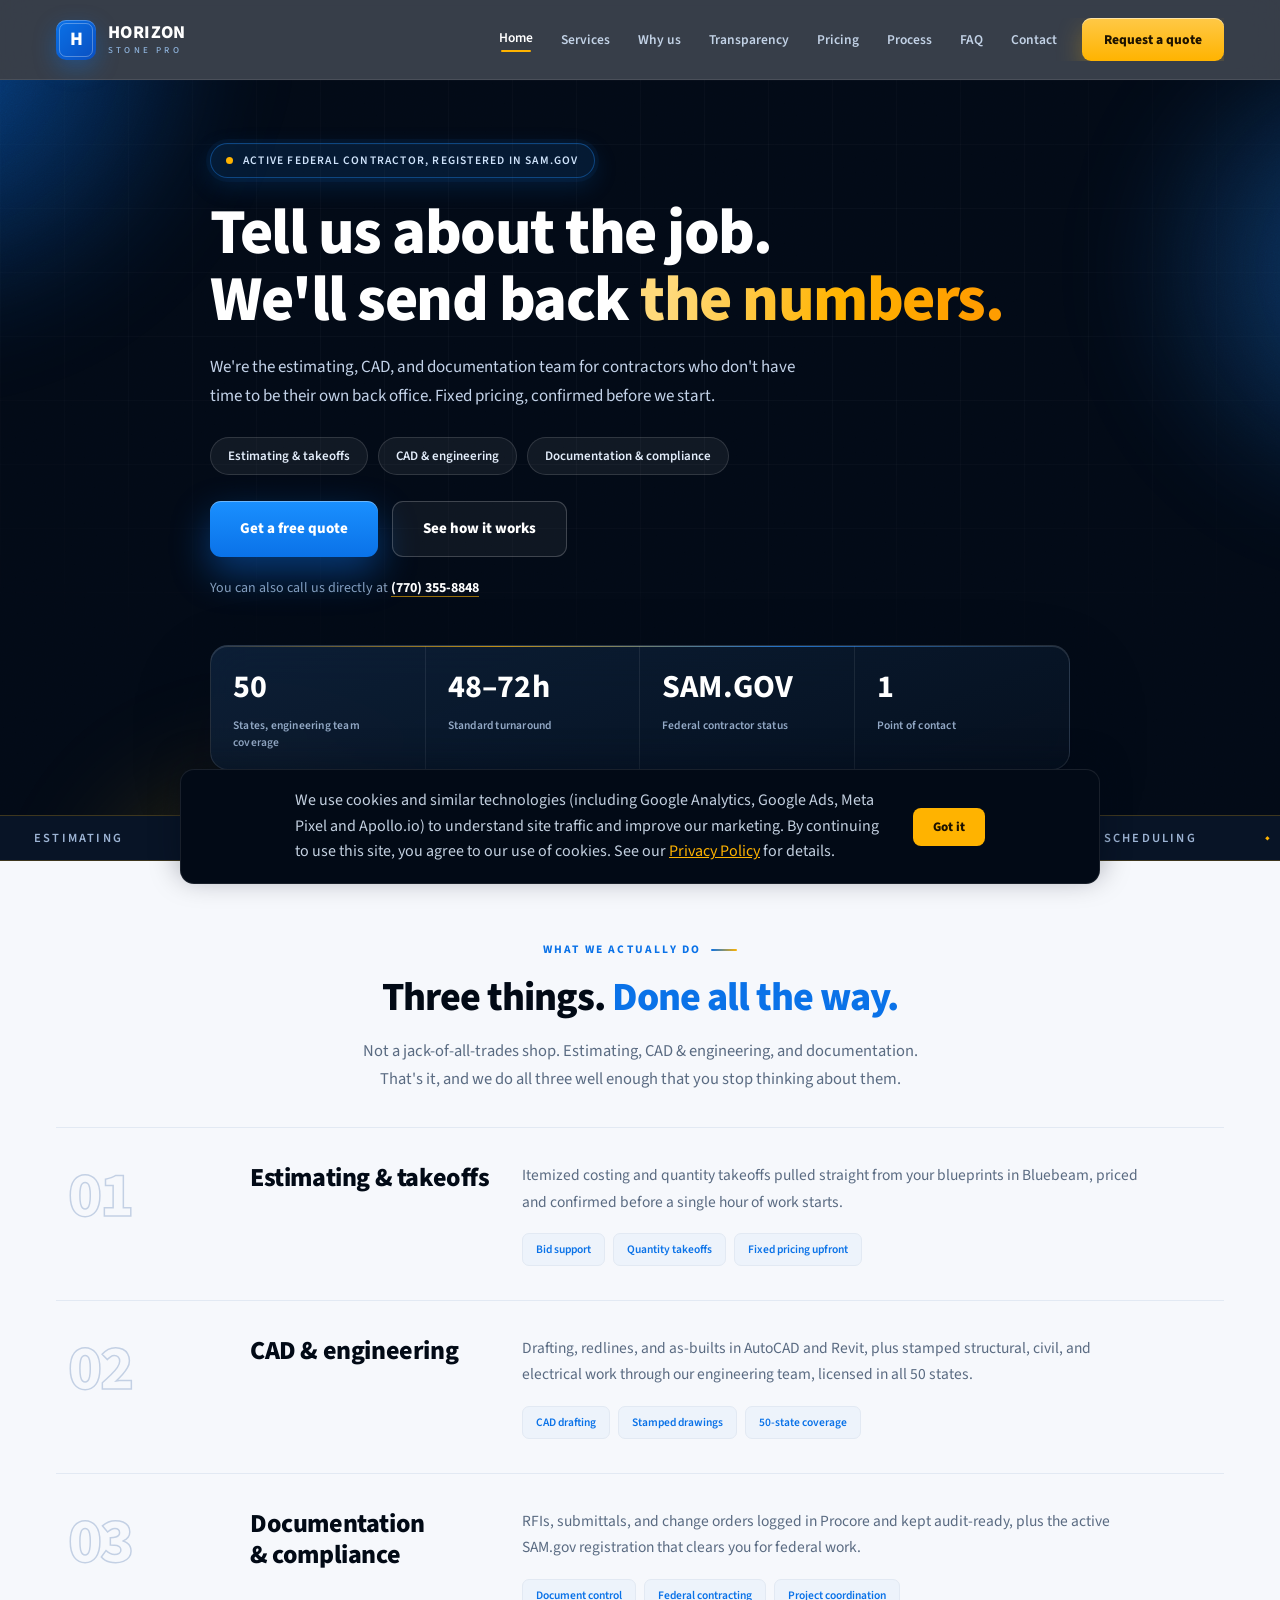
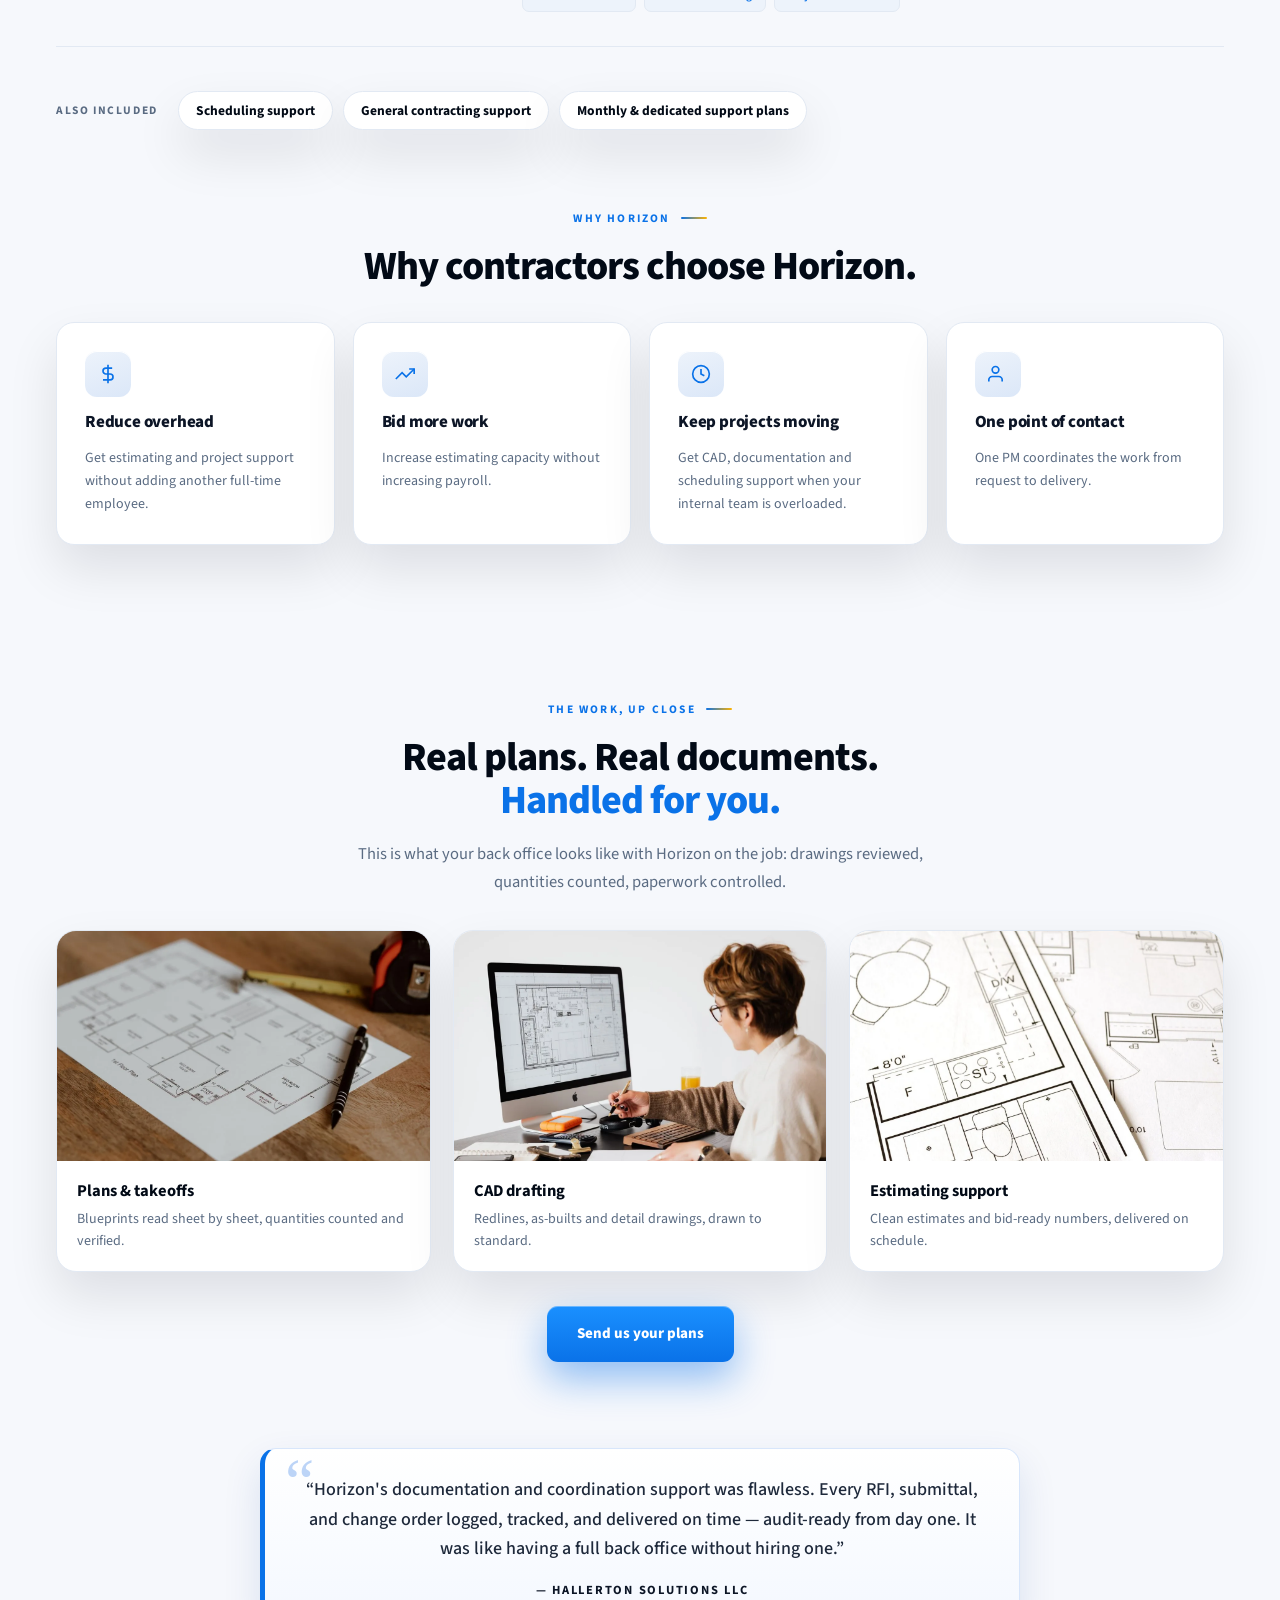
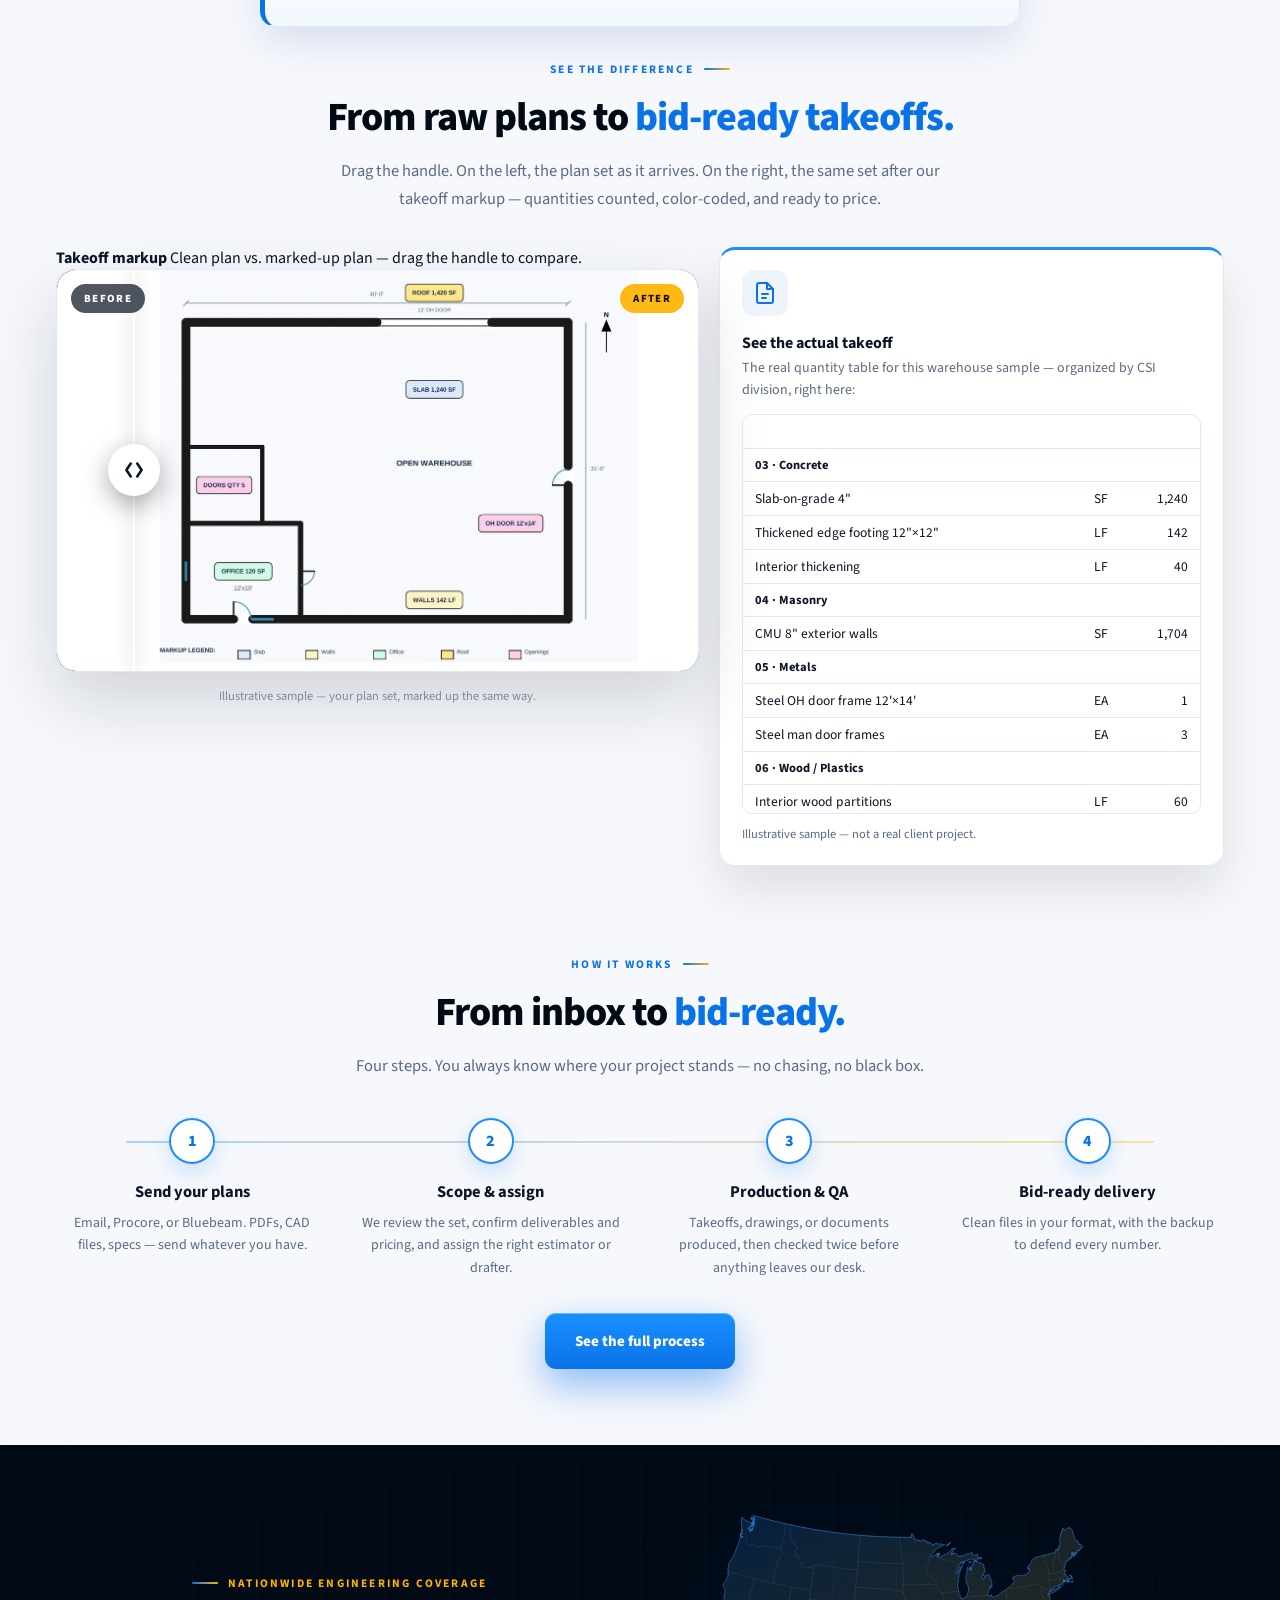
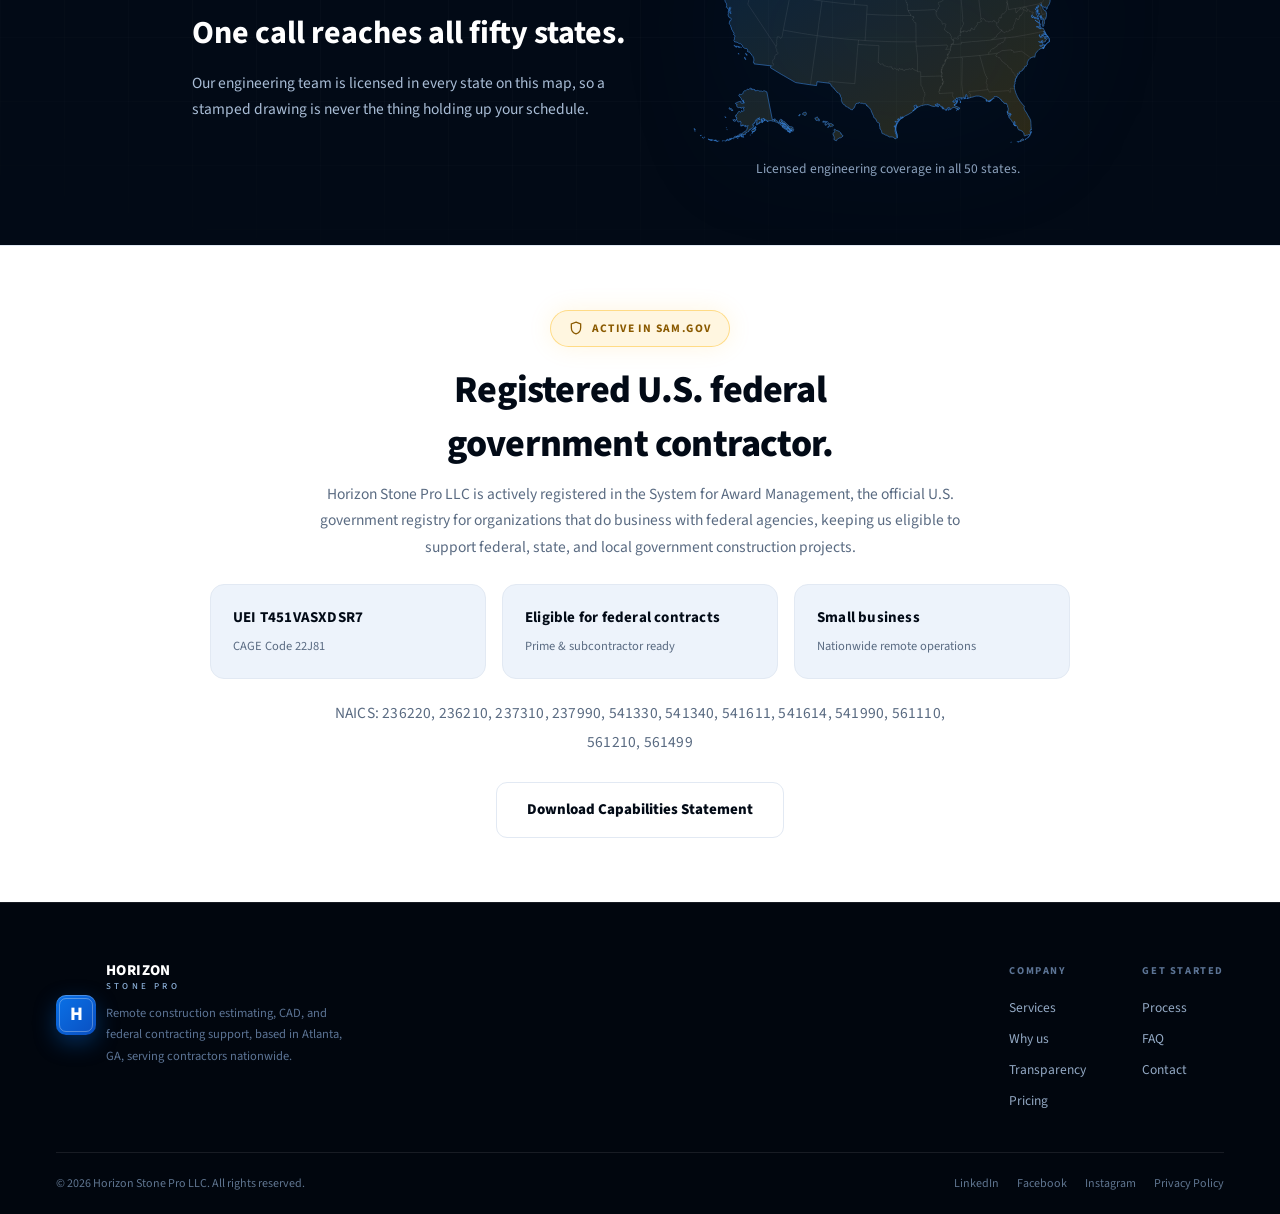
==== index.html @ e7f135fe "Matching bid-ready cards, equal height with titles" ====
<!DOCTYPE html>
<html lang="en">
<head>
<meta charset="UTF-8" />
<meta name="viewport" content="width=device-width, initial-scale=1.0" />
<script>function initApollo(){var n=Math.random().toString(36).substring(7),o=document.createElement("script");
o.src="https://assets.apollo.io/micro/website-tracker/tracker.iife.js?nocache="+n,o.async=!0,o.defer=!0,
o.onload=function(){window.trackingFunctions.onLoad({appId:"6a5068042f6001001c0e60f7"})},
document.head.appendChild(o)}initApollo();</script>
<script>
!function(f,b,e,v,n,t,s)
{if(f.fbq)return;n=f.fbq=function(){n.callMethod?
n.callMethod.apply(n,arguments):n.queue.push(arguments)};
if(!f._fbq)f._fbq=n;n.push=n;n.loaded=!0;n.version='2.0';
n.queue=[];t=b.createElement(e);t.async=!0;
t.src=v;s=b.getElementsByTagName(e)[0];
s.parentNode.insertBefore(t,s)}(window, document,'script',
'https://connect.facebook.net/en_US/fbevents.js');
fbq('init', '1710334396977698');
fbq('track', 'PageView');
</script>
<noscript><img height="1" width="1" style="display:none"
src="https://www.facebook.com/tr?id=1710334396977698&ev=PageView&noscript=1"
/></noscript>
<meta name="google-site-verification" content="11t34u-fYsiW8Rb8tABD-XB_9DcGZyjkOQjGakvrCC0" />
<script async src="https://www.googletagmanager.com/gtag/js?id=G-XH3NT91CM4"></script>
<script>
  window.dataLayer = window.dataLayer || [];
  function gtag(){dataLayer.push(arguments);}
  gtag('js', new Date());
  gtag('config', 'G-XH3NT91CM4');
</script>
<title>Horizon Stone Pro | Construction Estimating, CAD & Federal Contracting Support</title>
<meta name="description" content="Horizon Stone Pro provides remote construction support: engineering handled by our engineering team (licensed in all 50 states), estimating, quantity takeoffs, CAD drafting, document control, project coordination, and federal contracting support for contractors across the United States." />
<meta name="author" content="Horizon Stone Pro LLC" />
<meta name="robots" content="index, follow" />
<link rel="canonical" href="https://www.horizonstonepro.com/" />
<meta property="og:type" content="website" />
<meta property="og:site_name" content="Horizon Stone Pro" />
<meta property="og:title" content="Horizon Stone Pro | Construction Estimating, CAD & Federal Contracting Support" />
<meta property="og:description" content="Horizon Stone Pro provides remote construction support: engineering handled by our engineering team (licensed in all 50 states), estimating, quantity takeoffs, CAD drafting, document control, project coordination, and federal contracting support for contractors across the United States." />
<meta property="og:url" content="https://www.horizonstonepro.com/" />
<meta property="og:image" content="https://images.unsplash.com/photo-1541888946425-d81bb19240f5?auto=format&fit=crop&w=1200&q=85" />
<meta name="twitter:card" content="summary_large_image" />
<meta name="twitter:title" content="Horizon Stone Pro | Construction Estimating, CAD & Federal Contracting Support" />
<meta name="twitter:description" content="Horizon Stone Pro provides remote construction support: engineering handled by our engineering team (licensed in all 50 states), estimating, quantity takeoffs, CAD drafting, document control, project coordination, and federal contracting support for contractors across the United States." />
<meta name="twitter:image" content="https://images.unsplash.com/photo-1541888946425-d81bb19240f5?auto=format&fit=crop&w=1200&q=85" />
<link rel="icon" href="/favicon.ico" sizes="any">
<link rel="icon" type="image/png" sizes="32x32" href="/favicon-32x32.png">
<link rel="icon" type="image/png" sizes="16x16" href="/favicon-16x16.png">
<link rel="apple-touch-icon" sizes="180x180" href="/apple-touch-icon.png">
<link rel="manifest" href="/site.webmanifest">
<script type="application/ld+json">
{
  "@context": "https://schema.org",
  "@type": "Organization",
  "name": "Horizon Stone Pro LLC",
  "url": "https://www.horizonstonepro.com",
  "logo": "https://www.horizonstonepro.com/apple-touch-icon.png",
  "description": "Construction estimating, quantity takeoffs, CAD drafting, document control and project coordination services.",
  "email": "sales@horizonstonepro.com",
  "telephone": "+1-770-355-8848",
  "address": {
    "@type": "PostalAddress",
    "streetAddress": "3343 Peachtree Rd NE",
    "addressLocality": "Atlanta",
    "addressRegion": "GA",
    "postalCode": "30326",
    "addressCountry": "US"
  },
  "sameAs": [
    "https://www.linkedin.com/company/horizon-stone-pro",
    "https://www.facebook.com/horizonstonepro",
    "https://www.instagram.com/horizonstonepro"
  ]
}
</script>
<script type="application/ld+json">
{
  "@context": "https://schema.org",
  "@type": "ProfessionalService",
  "name": "Horizon Stone Pro LLC",
  "url": "https://www.horizonstonepro.com",
  "telephone": "+1-770-355-8848",
  "email": "sales@horizonstonepro.com",
  "description": "Construction estimating, quantity takeoffs, CAD drafting, document control, project coordination, and federal contracting support for contractors across the United States.",
  "address": {
    "@type": "PostalAddress",
    "streetAddress": "3343 Peachtree Rd NE",
    "addressLocality": "Atlanta",
    "addressRegion": "GA",
    "postalCode": "30326",
    "addressCountry": "US"
  },
  "identifier": [
    {"@type": "PropertyValue", "propertyID": "UEI", "value": "T451VASXDSR7"},
    {"@type": "PropertyValue", "propertyID": "CAGE", "value": "22J81"}
  ],
  "naics": "236220, 236210, 237310, 237990, 541330, 541340, 541611, 541614, 541990, 561110, 561210, 561499",
  "areaServed": "United States",
  "serviceType": ["Engineering Services","Construction Estimating","Quantity Takeoffs","CAD Drafting","Document Control","Project Coordination","Federal Contracting Support","General Contracting Support"]
}
</script>
<link rel="preconnect" href="https://fonts.googleapis.com">
<link rel="preconnect" href="https://fonts.gstatic.com" crossorigin>
<link href="https://fonts.googleapis.com/css2?family=Source+Sans+3:wght@400;500;600;700;800&display=swap" rel="stylesheet">
<link rel="stylesheet" href="assets/styles.css">
</head>
<body>
<div id="scrollbar"></div>
<header id="site-header">
  <div class="hd-in">
    <a class="brand" href="index.html">
      <div class="bmark">H</div>
      <div class="btxt">HORIZON<span>STONE&nbsp;PRO</span></div>
    </a>
    <button class="nav-toggle" type="button" aria-label="Open menu" aria-expanded="false"><span></span><span></span><span></span></button>
    <nav>
      <a class="nl active" href="index.html">Home</a>
      <a class="nl" href="services.html">Services</a>
      <a class="nl" href="why-us.html">Why us</a>
      <a class="nl" href="transparency.html">Transparency</a>
      <a class="nl" href="pricing.html">Pricing</a>
      <a class="nl" href="process.html">Process</a>
      <a class="nl" href="faq.html">FAQ</a>
      <a class="nl" href="contact.html">Contact</a>
      <a class="cta-amber" href="contact.html" data-track="quote">Request a quote</a>
    </nav>
  </div>
</header>
<main id="top">

  <section class="hero">
    <div class="hero-aurora"><i></i><i></i><i></i></div>
    <div class="hero-grid"></div>
    <div class="hero-grain"></div>
    <div class="wrap hero-in">
      <div class="eyebrow"><span class="d"></span>Active federal contractor, registered in SAM.gov</div>
      <h1><span class="line"><span>Tell us about the job.</span></span><span class="line"><span>We'll send back <em>the numbers.</em></span></span></h1>
      <p class="lead">We're the estimating, CAD, and documentation team for contractors who don't have time to be their own back office. Fixed pricing, confirmed before we start.</p>
      <div class="chip-row">
        <span class="chip">Estimating &amp; takeoffs</span>
        <span class="chip">CAD &amp; engineering</span>
        <span class="chip">Documentation &amp; compliance</span>
      </div>
      <div class="hero-actions">
        <a class="btn btn-primary" href="contact.html">Get a free quote</a>
        <a class="btn btn-ghost" href="process.html">See how it works</a>
      </div>
      <p class="call-line">You can also call us directly at <a href="tel:7703558848">(770) 355-8848</a></p>
      <div class="kpi-band reveal">
        <div class="kpi-item"><b class="tnum" data-count="50">0</b><span>States, engineering team coverage</span></div>
        <div class="kpi-item"><b>48–72h</b><span>Standard turnaround</span></div>
        <div class="kpi-item"><b>SAM.GOV</b><span>Federal contractor status</span></div>
        <div class="kpi-item"><b class="tnum" data-count="1">0</b><span>Point of contact</span></div>
      </div>
    </div>
  </section>

  <div class="marquee" aria-hidden="true">
    <div class="marquee-track">
      <span>Estimating</span><span>CAD drafting</span><span>Quantity takeoffs</span><span>Document control</span><span>Scheduling</span><span>QA / QC</span><span>Estimating</span><span>CAD drafting</span><span>Quantity takeoffs</span><span>Document control</span><span>Scheduling</span><span>QA / QC</span>
    </div>
  </div>

  <section class="psec">
    <div class="wrap">
      <div class="head center reveal">
        <div class="sheet-label">What we actually do</div>
        <h2>Three things. <em>Done all the way.</em></h2>
        <p>Not a jack-of-all-trades shop. Estimating, CAD &amp; engineering, and documentation. That's it, and we do all three well enough that you stop thinking about them.</p>
      </div>
      <div class="pillar-list reveal-stagger">
        <div class="pillar-row">
          <div class="pillar-n">01</div>
          <div><h3 class="pillar-name">Estimating &amp; takeoffs</h3></div>
          <div class="pillar-body">
            <p>Itemized costing and quantity takeoffs pulled straight from your blueprints in Bluebeam, priced and confirmed before a single hour of work starts.</p>
            <div class="pillar-tags"><span>Bid support</span><span>Quantity takeoffs</span><span>Fixed pricing upfront</span></div>
          </div>
        </div>
        <div class="pillar-row">
          <div class="pillar-n">02</div>
          <div><h3 class="pillar-name">CAD &amp; engineering</h3></div>
          <div class="pillar-body">
            <p>Drafting, redlines, and as-builts in AutoCAD and Revit, plus stamped structural, civil, and electrical work through our engineering team, licensed in all 50 states.</p>
            <div class="pillar-tags"><span>CAD drafting</span><span>Stamped drawings</span><span>50-state coverage</span></div>
          </div>
        </div>
        <div class="pillar-row">
          <div class="pillar-n">03</div>
          <div><h3 class="pillar-name">Documentation &amp; compliance</h3></div>
          <div class="pillar-body">
            <p>RFIs, submittals, and change orders logged in Procore and kept audit-ready, plus the active SAM.gov registration that clears you for federal work.</p>
            <div class="pillar-tags"><span>Document control</span><span>Federal contracting</span><span>Project coordination</span></div>
          </div>
        </div>
      </div>
      <div class="soft-strip reveal">
        <span class="soft-label">Also included</span>
        <div class="soft-list">
          <span class="soft-chip">Scheduling support</span>
          <span class="soft-chip">General contracting support</span>
          <span class="soft-chip">Monthly &amp; dedicated support plans</span>
        </div>
      </div>
    </div>
  </section>

  <section class="psec" style="padding-top:0">
    <div class="wrap">
      <div class="head center reveal">
        <div class="sheet-label">Why Horizon</div>
        <h2>Why contractors choose Horizon.</h2>
      </div>
      <div class="svc-grid reveal-stagger">
        <div class="svc-card">
          <div class="svc-icon"><svg viewBox="0 0 24 24"><path d="M12 1v22M17 5H9.5a3.5 3.5 0 0 0 0 7h5a3.5 3.5 0 0 1 0 7H6"/></svg></div>
          <h3>Reduce overhead</h3>
          <p>Get estimating and project support without adding another full-time employee.</p>
        </div>
        <div class="svc-card">
          <div class="svc-icon"><svg viewBox="0 0 24 24"><path d="M23 6l-9.5 9.5-5-5L1 18"/><path d="M17 6h6v6"/></svg></div>
          <h3>Bid more work</h3>
          <p>Increase estimating capacity without increasing payroll.</p>
        </div>
        <div class="svc-card">
          <div class="svc-icon"><svg viewBox="0 0 24 24"><circle cx="12" cy="12" r="10"/><polyline points="12 6 12 12 16 14"/></svg></div>
          <h3>Keep projects moving</h3>
          <p>Get CAD, documentation and scheduling support when your internal team is overloaded.</p>
        </div>
        <div class="svc-card">
          <div class="svc-icon"><svg viewBox="0 0 24 24"><path d="M17 21v-2a4 4 0 0 0-4-4H5a4 4 0 0 0-4 4v2"/><circle cx="9" cy="7" r="4"/></svg></div>
          <h3>One point of contact</h3>
          <p>One PM coordinates the work from request to delivery.</p>
        </div>
      </div>
    </div>
  </section>


  <section class="psec img-band">
    <div class="wrap">
      <div class="head center reveal">
        <span class="sheet-label">The work, up close</span>
        <h2>Real plans. Real documents. <em>Handled for you.</em></h2>
        <p>This is what your back office looks like with Horizon on the job: drawings reviewed, quantities counted, paperwork controlled.</p>
      </div>
      <div class="img-grid reveal-stagger">
        <figure class="img-card">
          <img src="assets/img/plan-takeoff-tools.webp" alt="Floor plan with tape measure and pen during a quantity takeoff" loading="lazy">
          <figcaption><b>Plans &amp; takeoffs</b><span>Blueprints read sheet by sheet, quantities counted and verified.</span></figcaption>
        </figure>
        <figure class="img-card">
          <img src="assets/img/cad-workstation.webp" alt="CAD floor plan open on a workstation screen" loading="lazy">
          <figcaption><b>CAD drafting</b><span>Redlines, as-builts and detail drawings, drawn to standard.</span></figcaption>
        </figure>
        <figure class="img-card">
          <img src="assets/img/plan-floorplan.webp" alt="Detailed architectural floor plan" loading="lazy">
          <figcaption><b>Estimating support</b><span>Clean estimates and bid-ready numbers, delivered on schedule.</span></figcaption>
        </figure>
      </div>
      <div class="reveal" style="text-align:center;margin-top:34px">
        <a class="btn btn-primary" href="contact.html" data-track="quote">Send us your plans</a>
      </div>
    </div>
  </section>

  <section class="psec tsec">
    <div class="wrap reveal">
      <figure class="t-card">
        <blockquote>
          <p>“Horizon's documentation and coordination support was flawless. Every RFI, submittal, and change order logged, tracked, and delivered on time — audit-ready from day one. It was like having a full back office without hiring one.”</p>
        </blockquote>
        <figcaption><cite>— Hallerton Solutions LLC</cite></figcaption>
      </figure>
    </div>
  </section>

  <section class="psec" style="padding-top:20px">
    <div class="wrap">
      <div class="head center reveal">
        <span class="sheet-label">See the difference</span>
        <h2>From raw plans to <em>bid-ready takeoffs.</em></h2>
        <p>Drag the handle. On the left, the plan set as it arrives. On the right, the same set after our takeoff markup — quantities counted, color-coded, and ready to price.</p>
      </div>
      <div class="bid-showcase">
      <div class="bid-visual">
      <div class="bv-head">
        <b>Takeoff markup</b>
        <span>Clean plan vs. marked-up plan — drag the handle to compare.</span>
      </div>
      <div class="ba reveal" id="ba-slider" style="--bapos:50%" role="slider" aria-label="Before and after takeoff markup comparison" aria-valuemin="0" aria-valuemax="100" aria-valuenow="50" tabindex="0">
        <div class="ba-before">
          <img src="assets/img/bodega-antes.webp" alt="Clean architectural floor plan of a 40 by 31 foot warehouse, as received from client" loading="lazy">
          <span class="ba-tag before">Before</span>
        </div>
        <div class="ba-after">
          <img src="assets/img/bodega-despues.webp" alt="Same warehouse floor plan with quantity takeoff markup: color-coded zones with slab, walls, roof, doors and office quantities" loading="lazy" aria-hidden="true">
          <span class="ba-tag after">After</span>
        </div>
        <div class="ba-handle" aria-hidden="true">
          <span class="ba-grip"><svg viewBox="0 0 24 24" fill="none" stroke="currentColor" stroke-width="2.4" stroke-linecap="round" stroke-linejoin="round"><path d="M9 6l-4 6 4 6M15 6l4 6-4 6"/></svg></span>
        </div>
      </div>
      <p class="ba-note">Illustrative sample — your plan set, marked up the same way.</p>
      </div><!-- /bid-visual -->
      <div class="sample-card reveal">
        <div class="sc-icon"><svg viewBox="0 0 24 24" fill="none" stroke="currentColor" stroke-width="2" stroke-linecap="round" stroke-linejoin="round"><path d="M14 2H6a2 2 0 0 0-2 2v16a2 2 0 0 0 2 2h12a2 2 0 0 0 2-2V8z"/><polyline points="14 2 14 8 20 8"/><line x1="9" y1="13" x2="15" y2="13"/><line x1="9" y1="17" x2="13" y2="17"/></svg></div>
        <div class="sc-body">
          <b>See the actual takeoff</b>
          <span>The real quantity table for this warehouse sample — organized by CSI division, right here:</span>
          <div class="sc-table-wrap">
            <table class="sc-table">
              <thead><tr><th>Item</th><th>Unit</th><th>Qty</th></tr></thead>
              <tbody>
                <tr class="sc-div"><td colspan="3">03 · Concrete</td></tr>
                <tr><td>Slab-on-grade 4"</td><td>SF</td><td>1,240</td></tr>
                <tr><td>Thickened edge footing 12"×12"</td><td>LF</td><td>142</td></tr>
                <tr><td>Interior thickening</td><td>LF</td><td>40</td></tr>
                <tr class="sc-div"><td colspan="3">04 · Masonry</td></tr>
                <tr><td>CMU 8" exterior walls</td><td>SF</td><td>1,704</td></tr>
                <tr class="sc-div"><td colspan="3">05 · Metals</td></tr>
                <tr><td>Steel OH door frame 12'×14'</td><td>EA</td><td>1</td></tr>
                <tr><td>Steel man door frames</td><td>EA</td><td>3</td></tr>
                <tr class="sc-div"><td colspan="3">06 · Wood / Plastics</td></tr>
                <tr><td>Interior wood partitions</td><td>LF</td><td>60</td></tr>
                <tr class="sc-div"><td colspan="3">07 · Thermal / Moisture</td></tr>
                <tr><td>Metal roof panels</td><td>SF</td><td>1,420</td></tr>
                <tr><td>Roof insulation R-19</td><td>SF</td><td>1,420</td></tr>
                <tr class="sc-div"><td colspan="3">08 · Openings</td></tr>
                <tr><td>Overhead door 12'×14'</td><td>EA</td><td>1</td></tr>
                <tr><td>Man doors 3'×6'8"</td><td>EA</td><td>3</td></tr>
                <tr><td>Windows 3'×4'</td><td>EA</td><td>4</td></tr>
                <tr class="sc-div"><td colspan="3">09 · Finishes</td></tr>
                <tr><td>Sealed concrete floor</td><td>SF</td><td>1,120</td></tr>
                <tr><td>Office flooring LVP</td><td>SF</td><td>120</td></tr>
                <tr><td>Interior paint walls</td><td>SF</td><td>1,850</td></tr>
                <tr><td>Restroom tile</td><td>SF</td><td>64</td></tr>
              </tbody>
            </table>
          </div>
          <p class="sc-note">Illustrative sample — not a real client project.</p>
        </div>
      </div>
      </div><!-- /bid-showcase -->
    </div>
  </section>

  <section class="psec" style="padding-top:10px">
    <div class="wrap">
      <div class="head center reveal">
        <span class="sheet-label">How it works</span>
        <h2>From inbox to <em>bid-ready.</em></h2>
        <p>Four steps. You always know where your project stands — no chasing, no black box.</p>
      </div>
      <div class="tl">
        <div class="tl-rail">
          <div class="tl-step reveal" style="transition-delay:.05s"><div class="tl-dot">1</div><h3>Send your plans</h3><p>Email, Procore, or Bluebeam. PDFs, CAD files, specs — send whatever you have.</p></div>
          <div class="tl-step reveal" style="transition-delay:.15s"><div class="tl-dot">2</div><h3>Scope &amp; assign</h3><p>We review the set, confirm deliverables and pricing, and assign the right estimator or drafter.</p></div>
          <div class="tl-step reveal" style="transition-delay:.25s"><div class="tl-dot">3</div><h3>Production &amp; QA</h3><p>Takeoffs, drawings, or documents produced, then checked twice before anything leaves our desk.</p></div>
          <div class="tl-step reveal" style="transition-delay:.35s"><div class="tl-dot">4</div><h3>Bid-ready delivery</h3><p>Clean files in your format, with the backup to defend every number.</p></div>
        </div>
      </div>
      <div class="reveal" style="text-align:center;margin-top:34px">
        <a class="btn btn-primary" href="process.html" data-track="process">See the full process</a>
      </div>
    </div>
  </section>

  

  <section class="psec coverage">
    <div class="hero-grid"></div>
    <div class="wrap">
      <div class="coverage-grid">
      <div class="coverage-head reveal">
        <div class="sheet-label" style="color:var(--amber-500)">Nationwide engineering coverage</div>
        <h2 style="color:#fff;font-size:clamp(24px,2.6vw,32px);margin-bottom:14px">One call reaches all fifty states.</h2>
        <p>Our engineering team is licensed in every state on this map, so a stamped drawing is never the thing holding up your schedule.</p>
      </div>
      <div class="map-col">
      <div class="map-wrap reveal" id="map-wrap">
        <svg class="us-map" viewBox="-73 -3 1045 624" role="img" aria-label="Map of the United States, highlighting coverage in all 50 states">
          <defs>
            <linearGradient id="mapFill" x1="0" y1="0" x2="1" y2="1">
              <stop offset="0%" stop-color="#0b82ff"/>
              <stop offset="100%" stop-color="#ffb300"/>
            </linearGradient>
          </defs>
          <path class="map-outline" d="M648.0,492.4L651.8,491.5L651.9,491.0L652.9,491.8L652.3,492.3L651.6,492.1L649.0,492.6ZM780.1,466.1L780.5,466.3L780.6,468.5L781.0,470.2L781.6,471.1L782.8,475.7L785.3,482.3L786.6,484.6L787.0,486.3L789.6,491.1L792.8,496.3L794.9,499.6L801.4,507.6L804.6,511.0L806.1,513.6L805.0,514.9L805.0,517.2L805.8,520.1L806.6,521.9L808.2,524.5L811.5,529.2L814.2,534.3L815.5,536.8L818.0,540.7L818.2,541.3L820.0,544.3L822.1,549.0L822.8,554.1L822.8,556.9L823.1,561.0L823.2,565.0L823.9,570.5L823.8,574.5L823.4,573.3L822.7,572.9L821.8,573.7L821.5,575.6L821.0,576.2L821.2,577.2L820.8,578.1L820.9,579.6L821.4,581.1L821.8,581.3L821.4,582.4L820.7,583.0L820.9,583.7L822.4,582.7L824.0,577.8L823.8,580.3L822.0,584.9L821.6,586.6L817.9,591.7L816.4,593.2L816.1,593.1L819.1,589.4L819.5,588.3L819.7,586.1L817.6,586.0L815.2,586.9L813.6,588.0L812.2,587.4L810.9,587.8L810.5,588.7L806.9,589.7L805.5,588.9L804.7,587.7L804.8,585.2L805.3,585.0L803.9,582.4L802.9,581.6L802.9,580.9L801.9,579.6L801.3,579.4L800.6,577.8L799.4,578.0L798.4,576.1L796.6,575.8L793.1,574.2L791.9,575.4L790.3,573.2L788.8,570.5L787.5,566.0L786.5,564.2L785.5,563.3L783.2,562.2L783.0,561.3L782.0,561.5L782.3,562.3L781.4,562.6L780.2,559.3L779.2,558.4L780.3,557.9L781.0,558.5L781.3,555.4L781.0,553.7L780.3,553.5L780.4,552.0L779.6,552.2L778.5,553.2L779.5,555.9L777.5,556.8L777.3,557.8L777.1,556.4L776.5,555.5L775.0,553.9L772.6,550.8L771.7,549.0L769.4,545.8L766.5,542.9L765.2,540.9L766.1,541.7L767.0,541.0L768.1,539.2L769.8,535.5L770.6,535.0L771.2,533.2L770.6,531.9L769.0,531.7L769.7,533.8L767.9,533.5L768.3,532.7L767.6,530.8L764.7,529.8L764.9,531.1L764.2,531.7L765.4,532.3L766.3,532.3L767.4,534.3L766.8,535.2L766.8,536.8L765.2,537.3L765.6,538.9L765.1,539.2L764.7,537.1L763.4,535.4L762.5,534.8L761.9,533.4L761.9,530.4L761.4,529.2L760.7,526.1L761.3,526.0L761.5,527.7L762.1,529.4L762.7,529.5L762.5,527.8L761.9,527.3L762.6,525.8L763.6,520.7L763.6,517.1L763.0,515.9L763.0,514.8L762.0,514.4L762.2,513.5L761.3,511.5L761.9,510.2L760.1,508.2L760.3,507.6L759.6,506.6L758.8,506.7L758.9,505.1L758.4,504.9L755.0,504.9L754.0,506.1L753.1,504.3L752.9,503.1L751.3,502.8L751.0,501.6L749.9,500.0L748.4,499.8L747.9,499.0L746.1,498.3L745.8,496.2L745.3,494.9L744.5,494.9L742.8,494.1L741.6,492.8L741.5,492.2L740.3,490.6L739.3,489.9L737.1,489.0L734.2,487.9L732.2,486.7L730.3,487.2L729.7,487.7L727.4,487.4L727.5,488.1L725.8,489.7L726.6,491.5L726.4,492.2L724.7,492.1L724.3,491.7L722.7,492.3L720.4,494.4L719.9,494.5L716.3,497.4L716.5,496.2L715.7,496.0L714.3,497.8L711.8,498.0L712.9,498.9L713.0,499.6L714.2,499.9L718.2,497.6L719.9,495.8L720.1,496.0L718.6,497.8L713.7,500.8L710.0,499.1L708.6,499.1L707.4,499.8L706.4,498.1L705.7,496.1L706.2,495.0L706.5,497.0L707.0,498.7L707.6,499.1L708.2,498.2L708.1,496.6L706.6,494.4L705.7,493.6L704.0,493.3L702.9,492.6L701.6,491.4L699.6,490.7L697.9,489.5L695.8,488.4L693.3,487.4L688.8,486.2L686.0,485.8L680.7,485.8L678.4,486.1L675.2,486.9L670.7,488.3L668.5,488.8L668.0,488.7L663.7,490.1L661.1,491.0L657.6,491.8L655.2,492.0L655.6,491.2L656.5,491.6L658.9,490.9L659.1,490.2L657.2,488.4L655.9,487.8L655.2,486.1L655.7,484.9L655.4,483.1L654.8,482.2L653.4,481.7L652.4,482.7L652.6,483.4L651.9,485.8L652.0,488.9L651.6,490.2L650.5,490.4L650.5,489.6L649.1,489.0L648.0,489.4L647.7,489.0L646.5,489.5L644.4,490.8L643.8,490.3L642.9,490.7L642.5,490.1L641.2,490.1L639.6,490.5L638.3,489.8L638.2,490.3L636.2,489.7L633.1,490.6L629.1,492.3L629.3,491.2L628.5,490.7L627.6,491.3L628.4,492.4L626.7,493.6L626.2,495.2L624.8,495.4L623.6,496.2L623.0,496.1L621.9,497.3L621.8,498.0L621.0,498.4L621.2,499.1L619.2,498.9L618.5,499.8L619.0,501.1L620.2,501.3L621.1,500.7L620.9,501.9L621.9,502.7L623.8,502.3L624.1,500.5L623.9,499.7L625.6,498.5L625.7,497.6L627.9,498.5L626.8,499.2L626.9,499.9L627.9,500.1L628.2,501.3L629.2,501.0L630.0,499.3L631.1,499.7L630.9,500.8L629.9,500.9L629.2,501.8L630.8,501.6L630.5,502.2L628.0,503.0L629.4,504.0L630.2,503.5L629.7,504.7L628.1,504.1L627.3,505.2L627.3,507.2L626.7,507.3L626.2,505.7L625.4,505.7L625.4,507.5L622.8,507.8L624.1,508.4L624.1,509.1L622.5,508.2L623.4,509.3L622.5,509.6L623.5,510.9L624.9,511.0L625.8,511.9L626.3,513.4L628.8,513.1L630.1,513.7L630.2,513.1L631.7,514.7L632.4,513.8L634.3,515.9L634.8,517.2L636.1,516.6L636.6,517.3L634.9,517.8L634.8,518.4L636.0,518.4L635.5,519.4L634.7,519.0L634.0,520.4L634.2,521.8L632.6,521.2L632.6,520.5L631.8,519.9L629.8,522.7L628.8,523.6L630.1,520.7L630.7,520.2L630.6,519.2L631.2,518.7L631.1,517.7L630.3,517.3L629.8,519.0L628.6,519.1L627.1,517.2L624.6,516.5L623.8,515.7L619.8,515.3L619.0,515.7L615.7,518.7L612.6,521.1L612.3,520.1L611.4,519.9L611.7,519.0L610.8,517.1L609.8,516.3L608.8,518.0L608.9,516.5L608.1,515.4L607.3,516.7L606.3,516.5L605.8,517.0L604.9,516.6L605.1,517.7L604.3,518.7L604.1,519.7L603.5,519.6L603.2,520.7L602.6,520.5L601.2,521.5L601.0,522.8L599.9,522.5L600.0,521.6L597.9,519.8L597.1,520.1L595.2,519.8L594.5,519.2L593.1,519.1L591.5,518.6L590.3,517.5L591.2,517.2L591.6,516.0L593.1,517.2L593.5,516.7L593.6,518.1L594.6,518.3L594.3,516.3L592.5,515.2L592.5,514.3L591.7,514.3L591.2,515.1L590.2,515.4L590.3,514.6L589.6,514.7L590.4,513.4L589.6,512.6L587.7,513.7L586.9,512.2L586.2,512.4L585.7,510.1L583.8,510.2L584.2,509.5L584.2,507.9L581.9,507.6L579.7,508.7L579.1,508.6L579.1,507.6L579.6,506.8L580.1,507.1L580.0,505.9L578.8,505.8L577.9,506.3L577.2,505.9L577.1,506.7L574.5,508.2L574.1,507.6L572.8,507.9L573.5,509.1L574.8,509.2L574.1,509.8L574.8,511.0L576.2,510.6L575.6,511.2L576.1,511.6L573.8,511.8L572.0,512.8L570.6,513.1L564.8,512.1L562.3,511.3L558.1,509.5L556.5,508.9L553.6,508.2L551.2,508.2L550.2,508.5L547.7,508.4L542.5,509.3L540.6,510.4L540.6,510.6L537.4,510.6L534.8,511.5L525.1,516.1L523.8,516.9L523.1,518.0L522.2,518.2L522.4,517.4L524.2,515.5L525.8,515.2L526.3,514.2L527.7,514.4L526.7,513.3L522.9,514.4L522.1,514.3L523.5,512.2L523.8,510.6L523.7,509.2L522.5,508.6L521.3,509.2L520.2,511.2L519.3,511.5L518.4,510.5L517.5,512.2L518.1,512.8L517.4,513.8L518.1,514.8L519.6,515.1L519.2,516.2L519.9,516.6L519.9,519.4L518.8,519.8L515.9,522.5L514.7,522.2L514.6,523.9L515.0,524.4L517.8,522.2L520.2,519.9L521.3,519.4L521.5,518.4L523.1,518.8L521.7,520.0L517.3,523.1L515.4,524.9L513.1,526.7L510.3,529.5L509.2,529.7L501.8,534.1L496.5,536.6L494.1,537.8L492.0,539.2L490.2,540.5L489.2,542.0L485.3,544.1L482.1,546.6L480.2,548.4L477.8,551.1L477.0,552.8L475.0,555.4L473.5,558.1L471.8,561.9L470.5,566.2L470.0,570.2L470.2,574.1L470.5,576.1L471.5,580.2L472.4,582.8L473.5,587.2L474.2,592.2L473.7,591.3L473.4,588.5L471.8,581.9L470.1,581.5L471.3,581.0L469.7,576.0L469.5,574.0L469.6,568.9L470.4,563.6L471.6,560.1L473.1,557.3L474.1,555.9L474.8,554.2L475.4,553.6L475.3,552.6L476.2,551.0L477.6,550.3L480.4,546.2L481.6,545.8L482.2,544.8L483.3,544.8L486.0,542.5L489.2,541.4L489.0,539.7L486.4,541.1L485.6,541.9L484.3,542.0L483.8,539.9L482.5,539.9L481.8,542.5L482.2,543.3L482.0,544.0L479.3,546.3L477.4,545.7L477.2,544.8L474.9,546.0L473.6,547.0L475.2,547.7L477.4,546.5L477.4,548.1L476.9,548.5L474.1,553.0L473.3,552.9L472.8,551.8L471.3,552.0L471.0,551.6L468.7,551.8L468.0,551.5L467.5,552.3L468.4,552.9L470.2,552.6L469.9,553.9L470.4,554.8L472.7,555.8L471.3,558.7L470.4,561.4L470.3,562.2L469.4,564.3L467.4,565.3L466.7,564.9L467.7,564.5L467.9,563.4L467.3,563.3L465.4,565.0L465.0,566.0L466.7,566.3L468.6,565.6L469.2,565.7L468.6,571.8L468.1,575.8L467.9,575.9L468.5,580.3L469.1,581.6L469.1,583.2L469.8,583.2L471.8,588.0L471.1,588.9L471.5,591.7L471.9,592.1L473.4,592.4L473.4,593.0L474.3,592.7L474.4,595.1L471.7,595.1L471.7,595.5L469.7,596.1L469.7,597.6L468.2,597.4L468.2,596.9L466.7,596.6L466.2,595.5L465.4,595.4L464.1,593.5L461.8,593.2L461.0,592.5L459.2,592.4L457.6,592.7L456.3,592.3L456.1,592.9L455.3,592.3L453.9,592.6L451.8,592.1L450.0,590.6L450.0,589.9L449,590.1L447.4,588.6L446.8,588.8L445.0,587.8L443.2,588.2L441.5,586.1L440.8,586.0L440.1,585.1L438.8,585.3L437.2,584.3L435.8,584.0L434.9,584.3L434.3,583.6L434.8,582.5L434.1,581.4L433.2,581.0L433.1,579.2L432.7,578.4L432.5,576.8L431.9,576.3L431.4,574.1L430.2,573.3L430.4,572.7L429.2,572.0L429.3,571.1L428.6,570.1L427.9,569.9L428.4,568.4L428.2,567.1L428.5,566.5L428.2,564.8L427.1,564.3L427.2,563.6L426.3,563.3L427.0,562.8L427.6,559.5L426.7,559.2L427.1,557.7L426.2,556.5L425.3,555.9L424.6,556.2L424.0,555.4L423.3,555.5L422.0,553.7L419.9,552.1L419.5,550.6L419.6,549.5L418.8,548.9L419.0,548.0L417.8,547.6L417.3,546.0L416.6,545.5L416.1,544.1L413.6,543.0L412.0,540.8L412.1,540.1L411.0,538.1L411.3,537.2L410.7,536.4L411.3,535.8L410.4,535.5L409.9,534.6L410.2,533.9L409.3,533.3L409.3,532.6L408.3,532.1L408.2,530.3L407.7,529.7L407.5,528.3L407.1,528.3L406.5,526.5L405.9,526.5L405.7,524.6L405.1,521.7L403.4,520.2L403.6,519.7L403.0,518.5L401.5,517.7L401.3,517.1L399.0,515.5L398.1,513.5L396.3,512.9L395.9,512.1L394.2,511.5L394.6,510.8L394.2,509.4L393.6,510.6L393.3,510.1L393.3,508.7L392.3,508.5L391.5,506.3L390.3,505.7L389.2,506.0L388.9,505.3L388.3,505.7L385.8,505.8L384.4,505.2L382.9,504.8L381.4,505.0L380.6,504.4L379.0,504.9L377.8,504.7L376.5,503.4L375.6,503.4L374.2,502.5L373.4,502.6L372.4,504.9L370.4,504.4L369.4,505.0L368.9,504.8L366.4,505.5L366.2,506.5L365.3,507.3L365.2,508.2L364.6,508.3L364.5,509.3L363.7,509.9L362.8,513.5L362.0,513.6L361.4,515.7L362.0,516.1L361.0,517.2L359.4,517.5L359.0,518.5L357.2,520.0L356.8,521.6L354.5,521.3L353.5,521.4L352.6,520.4L350.7,519.8L349.9,519.1L349.3,517.9L348.3,517.0L346.6,516.8L345.1,516.0L343.9,514.4L343.0,513.8L340.3,513.2L337.2,510.9L335.1,507.8L333.6,507.5L332.5,506.2L331.3,505.3L330.0,503.6L329.7,501.4L328.9,500.3L327.7,497.8L327.8,496.6L327.5,494.9L328.0,494.1L328.1,492.0L326.9,489.1L325.2,486.9L325.4,486.3L324.8,482.8L324.4,481.9L323.5,481.7L323.0,479.9L321.9,479.8L321.1,478.4L320.3,478.2L319.1,476.9L318.3,476.9L315.8,475.4L315.8,474.6L313.0,472.0L312.3,469.8L311.5,469.0L309.2,467.6L307.7,464.6L306.5,464.0L306.2,462.7L305.3,462.0L303.9,461.7L301.7,459.9L301.1,458.1L300.5,457.6L300.2,456.2L299.0,453.5L297.7,452.6L296.9,452.9L296.3,452.1L279.2,450.1L264.2,448.2L262.9,458.4L246.8,456.3L228.7,453.6L219.9,452.3L208.2,450.5L176.3,432.1L171.7,429.5L142.3,411.7L142.9,410.5L142.9,409.0L143.9,408.4L145.1,407.0L99.5,401.7L99.7,399.5L99.0,397.9L97.9,398.1L98.3,395.1L98.1,394.6L98.9,393.6L99.0,390.4L98.7,387.7L96.5,382.3L95.2,380.7L94.5,379.3L93.3,378.6L92.5,376.4L91.1,374.9L90.2,374.4L89.1,373.0L87.9,371.0L86.4,369.8L86.2,370.7L84.7,370.8L82.1,369.3L82.0,368.5L82.8,368.0L83.0,367.2L82.6,364.7L81.7,362.5L80.8,361.9L77.6,361.4L76.4,361.8L75.6,360.8L74.2,360.3L71.8,358.4L71.0,358.1L69.7,356.7L69.3,354.1L67.9,352.2L67.5,352.1L66.6,350.6L65.0,349.3L63.0,348.7L62.2,349.0L60.8,348.1L59.3,347.9L57.2,346.2L54.9,345.2L52.0,344.6L48.8,344.3L48.5,342.4L46.5,340.5L47.9,338.2L47.6,336.7L48.6,334.9L48.3,333.4L47.9,333.2L49.6,329.9L49.8,328.1L48.4,326.9L47.9,327.2L46.4,325.7L45.9,324.6L46.9,322.9L47.3,321.2L46.9,320.1L45.3,319.3L44.1,316.9L43.4,314.7L41.6,313.3L41.3,312.3L41.4,310.6L39.8,307.8L39.7,305.0L38.7,304.2L38.2,301.9L37.2,299.7L35.7,298.4L34.8,296.1L35.1,294.7L35.0,292.2L35.7,290.6L35.1,289.9L36.3,289.0L36.7,289.9L38.1,289.0L39.7,285.9L39.2,282.7L38.3,281.4L37.4,281.7L35.1,281.0L33.7,279.2L32.7,276.5L32.1,276.3L32.0,275.0L31.4,274.3L31.6,273.0L32.5,270.7L32.3,268.8L32.4,267.8L31.6,266.5L33.0,263.0L33.3,260.8L35.3,260.7L35.3,262.5L34.9,263.0L34.5,264.6L34.7,265.7L36.3,266.7L37.4,268.6L37.9,268.7L38.5,270.1L39.3,270.3L38.4,268.8L38.3,266.9L38.6,265.0L37.5,263.4L37.7,262.8L36.4,261.7L37.3,260.4L37.3,259.0L36.2,258.6L35.8,257.2L37.0,257.2L37.2,256.5L38.3,256.8L39.2,256.3L38.9,254.7L37.6,253.4L35.7,253.7L35.0,255.7L35.7,256.7L34.8,256.9L34.4,257.6L35.2,259.0L34.2,258.4L34.2,259.9L33.2,259.9L32.9,259.0L31.6,257.4L30.8,257.4L29.8,255.8L29.4,254.6L28.5,253.7L27.6,253.2L26.8,253.9L26.2,253.5L27.8,251.3L28.3,250.3L28.0,248.5L28.5,247.8L28.0,246.7L27.2,246.7L27.5,245.4L27.1,243.1L25.4,241.2L24.4,239.5L23.2,235.6L20.9,231.8L20.1,229.8L20.1,229.0L21.4,227.7L21.6,226.9L21.2,221.5L21.4,219.4L22.1,217.8L23.6,215.7L23.6,214.5L24.0,212.7L23.7,211.7L24.0,209.2L23.3,208.2L23.3,207.1L22.2,204.3L21.6,203.7L21.6,201.9L20.5,200.9L18.5,197.2L19.1,196.1L19.2,194.3L18.9,193.1L19.9,191.4L21.4,189.6L24.8,186.1L26.6,183.8L27.7,181.7L27.2,180.9L27.7,178.9L29.2,177.3L31.3,172.9L31.7,170.4L31.6,165.8L31.2,165.8L30.4,164.4L31.9,162.4L32.6,160.0L31.6,158.4L31.1,156.7L31.4,155.2L31.1,153.5L31.4,151.6L32.0,149.2L33.6,146.5L33.8,144.6L33.3,144.0L33.3,142.6L32.7,142.4L32.8,139.9L35.4,136.9L36.6,134.5L37.5,133.1L38.4,131.4L38.3,130.5L39.6,129.8L41.0,128.2L42.7,125.8L45.4,120.7L48.0,114.4L49.6,109.9L50.9,107.3L51.3,106.0L52.7,102.7L53.7,98.9L54.7,97.5L57.2,92.5L58.3,89.6L58.6,87.9L59.3,86.3L59.4,85.0L59.9,84.6L61.1,81.4L61.5,79.8L61.1,79.1L61.9,77.5L62.3,76.0L62.2,75.0L63.2,74.6L63.6,73.9L64.0,71.5L63.8,68.9L64.0,68.7L65.0,70.6L65.7,71.1L65.7,70.3L67.5,70.3L67.9,71.0L68.9,70.6L69.6,70.9L71.0,70.2L69.2,69.5L68.6,68.5L67.9,68.9L67.2,68.5L65.9,69.2L65.4,68.9L64.7,67.2L64.2,66.9L63.0,67.6L64.1,65.2L64.8,62.9L65.5,59.8L65.9,61.1L65.2,62.9L64.7,65.5L65.6,65.8L65.5,64.2L65.9,63.1L66.4,63.7L67.5,62.7L67.2,60.2L68.0,59.6L69.7,59.0L69.0,58.0L68.5,58.4L67.0,58.6L65.9,57.2L66.3,55.8L66.3,53.6L67.0,53.9L66.8,54.6L68.8,53.9L70.7,53.9L70.3,53.2L68.7,52.3L68.8,51.4L67.5,50.7L66.9,51.0L66.8,52.8L65.8,52.9L66.9,49.9L67.2,47.5L67.4,44.9L66.6,43.0L67.3,38.8L67.6,34.1L67.0,33.4L67.2,32.3L66.4,30.9L65.7,30.2L65.5,28.3L66.2,25.4L66.0,23.6L66.5,23.5L68.1,20.5L67.4,19.1L68.6,19.3L69.7,20.2L71.9,22.8L73.2,23.9L73.8,23.9L75.5,25.5L75.3,25.8L76.9,27.1L78.6,27.9L81.0,28.3L82.4,29.5L84.7,30.0L85.2,30.8L87.3,31.4L88.9,30.7L90.0,32.1L90.2,33.0L92.0,33.3L91.7,33.8L92.3,34.5L92.0,35.6L92.6,35.6L93.1,34.7L92.5,33.8L92.7,33.1L94.6,32.9L94.6,33.5L93.7,33.9L93.9,35.0L95.3,34.0L95.2,36.0L94.3,36.0L94.7,37.2L94.7,38.5L95.3,39.1L93.9,39.1L93.8,39.9L92.7,40.3L92.2,41.5L91.0,42.7L90.8,42.3L92.0,40.3L91.1,40.4L89.7,42.4L88.2,43.4L85.2,46.2L83.8,48.2L85.7,48.9L87.7,48.6L88.5,48.0L85.4,48.4L84.6,47.6L88.1,44.1L90.1,43.1L91.8,43.1L92.4,41.8L93.6,40.7L95.1,39.7L95.6,39.9L95.7,37.9L96.6,39.0L96.2,42.7L95.2,42.4L95.6,43.3L95.1,44.6L95.1,46.0L94.2,46.5L93.9,47.2L94.6,47.7L93.8,48.5L93.1,50.0L93.2,50.4L92.3,51.5L92.4,52.4L91.2,53.6L90.2,51.8L91.1,50.1L90.1,50.6L89.4,51.7L89.5,52.7L90.5,53.7L89.9,53.8L89.1,55.2L88.4,54.0L87.9,51.7L88.7,51.2L89.1,50.1L87.6,51.3L87.6,52.8L87.0,53.6L87.8,53.5L88.0,54.9L89.4,55.7L90.5,54.6L91.1,54.5L92.8,52.3L92.8,51.7L93.9,53.2L94.5,52.2L96.1,51.9L96.4,48.9L96.1,46.6L97.5,46.2L96.5,44.8L97.8,43.5L98.0,41.7L99.0,41.1L100.1,39.0L101.5,38.7L101.7,37.6L101.1,36.9L100.3,34.9L100.8,33.6L100.5,32.6L99.7,32.3L99.1,33.1L99.2,34.5L100.0,36.3L98.9,34.4L98.2,34.1L98.2,33.0L98.7,31.6L99.8,31.4L100.5,32.0L101.2,31.4L100.9,30.4L99.7,29.2L99.3,28.1L99.5,27.4L97.9,27.5L97.5,26.4L98.0,25.3L99.1,25.3L99.7,25.8L99.9,26.8L100.9,27.0L101.0,24.9L101.9,25.0L102.4,24.4L101.6,22.9L101.7,21.6L102.4,20.9L101.9,20.2L100.9,20.0L99.6,20.5L100.2,19.7L99.4,19.2L99.6,17.7L98.9,16.8L99.8,16.0L98.8,15.5L100.0,14.4L109.6,17.1L114.6,18.6L122.2,20.6L129.7,22.6L140.1,25.4L152.8,28.6L166.5,31.9L183.6,35.9L198.1,39.0L210.5,41.7L222.8,44.1L232.9,46.1L243.0,48.0L265.4,51.9L272.8,53.1L284.5,54.8L302.8,57.5L314.1,59.0L326.0,60.5L340.4,62.1L352.8,63.5L364.4,64.6L376.9,65.7L387.0,66.5L404.4,67.8L420.8,68.8L431.2,69.3L444.9,69.8L454.8,70.2L468.6,70.5L479.5,70.7L491.9,70.8L507.5,70.8L510.8,70.8L510.7,62.2L512.1,62.8L513.7,62.5L515.2,63.5L515.6,64.1L516.5,68.0L516.8,68.5L517.9,73.3L517.6,74.5L517.8,75.7L518.6,76.5L520.2,77.3L521.7,77.5L522.0,77.1L524.3,77.3L524.9,78.4L528.2,78.5L530.7,78.8L531.3,80.1L531.5,81.3L533.8,81.2L536.5,80.5L536.5,79.5L538.1,79.0L538.2,78.6L540.3,78.2L540.8,78.6L543.7,78.5L547.7,80.3L549.1,80.2L549.1,81.1L548.2,81.3L548.0,82L548.9,82.6L551.1,82.2L551.9,83.3L551.8,84.4L553.4,87.3L554.9,86.6L554.3,85.1L554.9,84.2L555.8,84.4L558.1,84.0L558.9,84.8L558.9,86.0L559.7,86.7L560.6,86.6L561.1,87.2L563.4,87.3L563.3,88.0L564.6,89.6L565.9,89.3L565.8,90.7L567.0,90.1L567.9,90.5L568.8,90.0L570.6,89.6L572.3,88.0L574.6,86.3L576.0,85.7L576.7,85.8L576.8,86.9L577.7,87.4L577.5,88.0L578.1,88.9L579.9,88.6L580.8,88.1L581.2,88.7L587.6,88.0L589.3,88.5L590.3,90.0L591.8,90.6L592.5,89.9L593.6,89.6L594.4,89.9L596.2,90.0L597.6,89.5L596.2,90.7L594.5,91.4L593.1,92.6L591.2,93.4L590.4,94.2L586.3,95.7L585.1,96.4L583.5,96.8L582.0,97.5L579.0,99.5L577.1,101.1L574.8,103.3L572.7,105.7L572.4,106.3L569.9,109.4L568.2,111.3L566.7,112.2L565.4,114.0L564.8,114.2L563.3,115.9L562.1,116.6L558.9,119.4L560.2,121.1L561.4,121.7L563.3,121.4L567.1,119.7L568.0,119.6L572.6,117.0L573.3,117.4L575.2,116.3L576.2,115.1L577.0,115.3L578.3,114.6L579.7,116.1L579.1,117.6L577.8,119.2L578.4,120.4L577.4,121.4L577.0,122.8L577.7,123.1L580.0,121.6L580.2,120.5L582.7,122.4L585.3,123.1L589.2,121.0L591.3,120.2L592.9,118.6L593.9,117.3L594.8,116.8L596.5,116.3L597.4,116.6L599.0,115.9L600.5,115.8L603.0,114.3L604.9,112.1L606.9,111.9L607.8,110.8L608.3,109.4L610.1,108.0L611.7,106.3L612.9,105.8L614.0,104.6L615.1,102.8L618.6,100.5L621.7,99.8L624.4,99.7L625.8,100.3L625.9,101.1L624.4,101.7L622.2,101.8L622.5,102.8L620.8,104.0L619.3,105.9L618.6,106.1L618.4,107.6L617.5,108.0L617.5,108.8L616.6,109.5L616.5,110.6L615.4,111.8L615.0,115.0L615.6,116.6L616.6,114.8L618.6,112.5L620.1,111.5L620.0,112.0L618.7,113.5L618.2,114.7L619.7,113.0L621.1,112.5L622.6,112.7L624.0,112.5L626.5,113.3L626.7,114.0L628.3,114.3L628.9,114.9L629.2,116.1L630.3,117.0L630.6,117.9L631.7,118.8L632.6,118.9L633.1,120.8L634.8,121.1L637.1,120.7L638.5,119.7L639.1,119.8L639.7,121L640.7,121.6L641.8,121.6L642.2,120.6L643.0,120.6L643.6,121.4L643.7,120.0L643.2,119.0L644.1,118.6L644.5,119.1L644.3,120.2L645.3,120.6L647.0,118.5L648.8,117.7L651.8,115.2L652.5,115.6L655.8,114.4L657.1,114.5L660.4,114.3L662.0,114.0L665.3,111.9L666.6,111.5L668.3,111.5L670.0,111.0L669.0,112.8L669.1,115.0L669.4,116.2L669.0,116.7L669.8,117.6L671.0,117.3L673.2,118.0L675.0,116.8L675.7,116.8L676.5,118.3L678.5,117.5L679.0,116.1L681.5,115.7L681.9,115.0L683.4,114.8L683.8,115.4L683.5,117.4L684.2,119.7L684.4,121.5L682.8,121.7L682.5,123.0L684.5,122.7L684.9,123.3L686.1,123.6L685.5,124.6L687.0,125.7L687.7,125.7L689.0,126.3L689.3,125.6L690.2,126.2L690.3,124.9L689.4,123.8L690.2,124.0L692.3,123.4L693.2,123.6L694.2,125.3L695.2,125.8L694.8,127.1L694.0,127.6L692.4,127.0L690.7,127.6L688.9,127.0L686.8,127.5L685.2,127.2L681.9,128.1L681.2,128.8L679.4,127.7L678.7,128.2L678.0,126.9L677.3,127.1L676.5,126.6L676.0,127.2L676.3,128.4L675.5,129.1L676.3,131.2L675.7,131.6L674.2,131.0L674.0,130.4L672.7,129.8L671.2,128.3L668.7,127.5L668.0,127.7L665.8,126.9L665.1,127.2L662.9,127.3L661.7,128.8L660.9,130.3L660.4,130.5L658.6,130.3L657.3,130.7L657.0,131.8L654.9,131.1L652.6,131.3L651.3,131.9L650.7,132.8L650.3,135.5L649.5,135.5L649.3,136.1L648.0,136.6L647.7,137.6L647.0,137.7L647.1,138.6L646.5,138.8L646.8,140.0L645.2,139.2L645.0,138.4L645.8,137.9L646.2,136.1L646.9,136.1L647.6,134.3L647.3,133.5L646.6,133.4L645.8,134.9L643.6,134.5L643.8,135.6L643.2,136.6L643.0,137.7L641.4,138.5L640.7,138.3L640.5,136.0L639.9,135.4L639.4,136.0L639.6,138.4L637.9,139.6L636.7,142.2L635.8,144.7L635.9,145.1L635.0,146.5L634.0,148.8L632.0,152.2L632.4,153.0L631.9,154.2L632,155.7L629.0,156.6L629.0,158.0L628.0,159.5L627.5,161.2L626.9,162.1L626.6,164.0L626.8,164.6L626.2,165.6L626.8,166.2L628.1,166.1L628.4,165.1L629.8,163.7L630.6,163.3L631.1,161.6L632.6,158.9L635.3,157.4L635.8,158.1L635.7,157.1L636.3,155.1L637.6,152.9L637.9,150.9L638.5,150.9L639.7,150.2L639.7,148.7L640.5,147.8L641.6,147.6L641.8,149.4L641.0,149.3L641.0,152.4L639.9,153.2L639.8,154.2L639.1,155.3L639.4,156.1L638.8,156.9L639.0,157.4L638.1,158.2L637.6,159.2L637.0,161.6L635.5,165.1L634.7,170.5L635.5,172.5L635.4,173.6L633.5,175.5L632.5,180.8L632.8,182.3L633.3,183.3L633.4,185.3L632.3,187.7L632.1,190.4L631.3,192.0L630.8,195.3L631.5,197.1L631.2,197.9L631.9,199.2L631.5,200.0L631.7,200.9L632.6,202.2L632.6,203.4L633.1,204.6L634.1,205.7L634.0,207.4L633.6,209.6L634.2,212.4L634.3,214.8L634.0,216.8L634.7,218.8L635.9,220.6L637.2,222.1L637.3,222.7L638.5,225.8L638.8,227.2L640.3,229.8L641.3,230.5L642.5,230.3L642.2,231.2L644.9,231.4L647.2,230.6L650.2,228.9L651.9,227.6L653.6,226.0L655.1,224.2L656.8,218.8L658.6,215.5L659.4,213.1L659.8,210.2L660.0,204.7L659.4,200.2L658.9,198.0L657.8,195.4L655.5,191.5L653.7,187.1L652.9,185.8L652.4,184.3L652.5,183.5L653.5,181.8L653.8,180.1L652.9,176.8L651.9,174.9L653.1,173.3L654.2,170.3L655.2,168.0L655.4,166.2L655.2,164.8L655.5,162.9L654.7,161.1L654.9,159.7L657.1,158.7L657.3,158.0L657.1,154.9L658.5,154.8L659.1,153.3L660.2,153.9L661.1,153.5L661.9,151.1L662.8,150.1L663.6,147.8L664.8,147.2L665.0,147.9L663.8,149.2L664.7,150.6L663.6,152.7L664.3,152.2L664.5,153.7L664.1,153.8L663.9,155.9L664.5,157.3L665.0,157.2L665.7,154.4L665.1,154.3L665.7,152.5L666.3,152.0L666.2,155.3L665.4,156.2L665.3,157.4L666.1,157.6L667.8,153.2L667.7,149.0L667.1,146.3L667.3,145.5L669.6,143.3L670.6,142.8L672.4,142.8L674.2,141.9L674.0,141.3L672.1,141.2L671.2,140.3L670.5,138.3L671.0,136.9L671.9,136.3L672.9,134.4L671.7,133.8L675.1,133.7L675.4,132.7L679.0,134.3L680.6,135.2L681.4,134.7L682.7,134.7L684.6,135.1L686.1,136.6L686.6,137.8L689.8,137.9L691.6,139.2L693.0,139.1L695.1,140.2L696.7,139.9L698.8,141.7L698.4,142.3L699.5,144.0L700.2,144.7L701.3,147.0L699.1,146.2L698.4,147.2L698.8,147.7L698.8,148.9L699.7,149.9L700.9,150.3L701.4,151.4L701.7,153.3L702.2,153.9L701.9,156.7L702.2,157.9L702.4,162.5L701.9,162.7L701.1,164.2L699.8,164.4L699.2,165.5L699.2,169.4L697.7,170.1L697.8,171.0L695.4,171.5L694.4,173.2L694.4,176.5L694.1,177.1L695.1,178.8L696.1,179.3L696.5,178.6L696.9,179.3L698.1,179.5L699.0,180.2L699.5,179.8L700.9,177.2L702.0,176.6L701.5,175.7L702.1,173.0L702.5,173.9L703.7,172.6L702.4,172.1L703.9,172.0L704.6,170.6L705.9,170.2L708.0,169.2L708.2,168.5L709.9,167.7L712.0,168.5L713.0,169.1L714.3,171.3L715.2,172.4L715.8,174.4L716.5,177.5L718.0,181.1L718.9,185.8L719.9,188.5L721.5,191.2L721.0,192.4L721.0,195.2L721.3,196.2L720.9,199.8L719.8,201.3L719.2,201.3L718.5,202.2L718.4,200.9L717.8,200.5L719.1,198.7L717.8,198.4L716.3,199.4L716.0,200.3L716.8,201.4L715.9,201.4L715.4,202.5L715.7,204.1L715.1,206.5L712.9,207.6L712.1,209.5L712.5,212.9L711.7,213.6L711.8,214.9L710.7,216.6L709.8,217.1L709.7,218.1L709.0,218.4L708.3,220.4L708.7,221.5L708.3,221.7L708.5,222.3L709.7,222.6L710.5,222.1L712.2,223.2L715.1,224.0L716.4,225.1L717.6,225.5L718.8,224.5L719.0,223.6L720.0,224.5L721.1,224.4L721.1,224.9L723.2,226.7L725.6,227.4L727.4,226.1L729.2,225.7L730.1,224.9L733.0,223.3L734.3,223.6L737.5,223.2L739.7,221.2L741.9,218.3L744.2,215.9L744.8,215.8L748.5,213.0L750.2,212.4L756.1,209.0L759.0,207.1L761.7,204.9L762.1,203.6L763.1,203.9L765.0,202.2L767.5,200.3L769.2,198.9L772.4,195.7L773.4,194.2L775.0,192.9L776.4,192.1L776.8,190.7L777.5,189.8L777.5,188.8L779.5,187.3L780.3,186.1L780.0,184.8L778.3,182.4L776.9,182.0L776.6,180.2L775.5,180.1L775.8,178.5L774.8,176.0L778.5,174.0L781.5,172.5L783.8,171.7L787.9,171.1L790.0,170.5L792.1,170.3L795.8,170.3L797.7,171.3L799.8,171.9L801.9,170.5L806.4,169.4L807.7,169.5L809.0,169.2L809.7,168.6L811.4,167.8L812.8,166.7L813.5,165.0L816.6,161.8L818.4,161.6L819.3,161.1L819.6,159.9L819.4,158.3L818.1,154.9L816.9,154.4L817.3,153.3L818.1,152.9L818.3,153.5L819.3,152.5L819,151.7L817.7,151.0L816.5,151.6L816.6,150.7L815.6,150.2L814.7,150.3L814.5,148.8L815.0,146.4L816.0,146.1L817.1,145.0L817.0,144.1L819.2,142.0L820.5,141.3L821.6,139.5L822.1,137.5L825.3,132.4L828.6,127.9L831.1,125.9L832.3,124.4L833.3,124.2L834.4,123.1L836.0,123.4L836.7,123.0L842.2,121.9L845.1,121.2L849.3,120.0L857.6,117.8L865.3,115.8L873.7,114.0L886.1,110.5L885.9,109.3L886.6,107.7L886.6,105.9L885.8,105.4L886.7,105.2L887.8,103.3L889.0,104.2L890.5,103.9L890.9,102.4L892.0,101.8L891.8,101.2L893.4,101.6L894.1,103.0L894.8,103.1L895.1,101.3L894.9,99.9L894.3,99.3L895.2,98.3L896.1,99.0L897.3,98.8L896.8,97.6L895.4,96.9L895.2,96.3L895.8,94.0L896.9,92.3L899.1,90.1L898.2,88.9L899.0,87.3L900.0,86.1L900.0,84.9L898.7,84.8L899.0,84.0L898.4,83.6L898.7,82.7L898.2,82.6L898.8,80.5L897.7,79.7L897.9,77.9L898.4,77.0L898.1,76.3L898.9,75.5L899.3,74.1L899.9,73.8L899.1,67.5L905.9,47.6L908.3,47.8L908.8,47.5L909.5,50.4L910.0,51.5L912.5,52.3L914.8,50.1L915.7,50.0L916.5,49.2L916.6,48.5L917.4,48.1L919.6,47.6L919.2,46.4L919.7,45.9L922.6,45.8L923.1,46.4L926.5,47.7L928.2,49.4L929.7,49.8L932.8,59.9L935.0,66.8L937.3,74.0L937.9,74.4L937.3,75.4L938.5,76.5L937.9,77.2L938.7,79.9L940.1,79.8L940.1,79.4L941.5,80.6L943.9,80.4L944.6,79.9L945.7,81.9L944.5,82.6L945.4,83.8L946.3,84.3L946.6,85.5L946.1,87.0L947.3,88.0L948.2,89.3L949.5,89.7L950.0,89.0L949.8,88.1L951.0,88.3L952.0,88.1L953.6,89.7L955.3,92.2L956.3,92.6L957.1,94.8L955.0,99.4L953.8,100.3L952.8,98.6L951.5,99.6L952.4,100.5L952.0,101.5L951.4,101.5L951.0,102.8L949.6,103.1L950.0,103.7L951.1,104.1L950.2,105.6L949.2,105.0L948.5,104.0L947.5,105.2L946.8,104.3L946.7,105.5L946.3,106.0L946.3,107.5L945.3,107.5L944.5,108.8L944.0,108.4L943.8,110.3L942.8,110.0L942.5,109.2L941.4,109.7L941.9,111.0L941.5,112.5L942.2,113.0L940.4,113.9L938.9,113.7L937.4,111.9L937.6,111.3L938.7,110.4L938.1,109.7L937.7,110.6L937.3,109.7L935.4,111.3L936.0,112.1L935.9,113.0L937.0,114.0L937.1,114.9L936.3,116.8L936.3,117.6L937.2,118.5L937.3,119.8L936.5,120.3L935.9,118.7L935.7,117.6L934.5,117.0L933.9,115.9L934.5,114.7L933.2,114.2L932.8,113.6L931.9,114.3L931.4,112.2L931.7,111.2L931.0,110.1L930.3,112.0L929.5,111.6L928.5,112.6L929.7,113.9L929.8,114.9L929.3,115.5L929.1,117.0L929.3,118.4L928.9,118.7L929.3,120.5L930.2,120.3L929.6,121.1L930.4,121.8L930.2,122.9L928.6,123.2L928.3,124.8L927.5,125.0L927.7,126.2L927.1,126.5L927.0,124.7L926.4,124.6L925.8,125.7L925.7,124.4L924.8,124.8L925.1,125.8L924.4,126.7L924.4,127.8L923.5,127.0L923.6,127.9L922.9,128.7L922.1,128.4L922.3,129.7L921.4,128.9L921.0,130.9L919.7,132.2L919.0,130.7L918.1,130.9L917.3,132.8L916.6,132.7L916.1,134.0L915.1,134.1L914.6,135.3L915.1,136.8L914.8,137.5L914.0,137.2L912.8,138.3L912.6,139.2L913.3,140.3L912.6,141.7L912.9,142.3L911.2,143.3L910.8,145.5L911.2,146.0L911.0,148.1L910.6,149.8L910.2,150.1L909.5,153.2L909.5,154.8L911.2,158.5L912.9,159.0L913.3,158.0L914.3,158.4L913.8,160.4L913.4,160.3L911.3,161.8L910.6,162.2L911.2,162.6L910.7,164.1L910.0,164.6L909.5,165.8L910.4,166.9L909.6,167.1L910.0,168.6L910.9,168.6L911.0,167.8L911.8,167.4L912.6,168.2L914.0,168.3L915.0,169.0L915.4,169.8L917.0,171.2L917.1,173.0L916.4,173.3L917.5,174.2L919.4,174.4L920.3,175.8L920.3,176.8L921.7,177.7L923.4,177.8L924.8,177.5L925.5,177.8L926.4,176.6L928.8,175.1L929.0,174.6L927.8,172.0L927.3,172.8L926.7,171.0L926.2,170.0L925.1,169.6L924.5,170.3L923.6,170.0L924.3,169.4L926.7,169.7L928.4,171.4L930.1,174.2L931.0,176.8L930.9,178.5L930.6,179.8L930.4,177.8L929.7,177.6L927.0,179.0L926.2,179.6L924.7,179.9L923.3,181.0L922.7,182.4L920.5,183.3L918.5,186.1L916.1,187.6L916.3,187.0L918.2,185.8L920.0,183.3L920.1,182.4L919.1,180.3L919.6,179.8L917.9,179.4L918.2,180.5L917.5,180.4L917.7,181.7L916.9,181.5L917.1,182.2L915.4,182.8L915.4,185.3L914.1,186.1L912.8,186.4L911.8,187.6L911.0,185.7L910.5,184.0L910.1,184.2L911.0,187.2L910.0,187.4L910.0,188.1L909.1,188.3L909.6,185.4L909.5,184.4L910.5,182.8L909.8,182.1L909.9,183.0L909.3,184.0L908.8,182.6L906.7,181.2L907.3,183.4L906.3,183.6L907.1,184.0L907.6,185.6L907.0,186.0L907.7,186.9L908.1,188.2L907.6,190.7L905.4,191.6L904.0,192.7L901.9,193.8L901.7,193.5L900.2,193.5L899.1,194.3L898.1,194.5L897.4,195.1L896.5,194.8L896.1,195.6L893.5,197.0L892.3,196.9L890.9,197.9L890.4,197.6L888.7,198.1L888.5,198.7L887.4,198.4L885.0,199.4L884.7,198.4L883.5,200.9L882.8,200.9L881.9,202.6L881.0,202.4L879.9,203.8L879.4,203.7L878.1,204.5L878.1,205.6L876.4,206.3L875.2,207.7L874.8,207.4L874.1,208.3L873.8,209.2L872.8,210.3L873.0,211.9L872.2,212.0L873.0,213.0L873.7,211.1L874.7,211.0L874.9,210.1L877.0,209.2L877.1,208.5L878.6,208.8L878.5,208.0L879.4,208.4L881.6,208.4L882.8,207.5L882.7,206.7L884.3,206.4L888.7,205.2L890.9,204.2L893.1,202.0L894.7,199.6L896.5,198.7L895.6,200.6L896.8,201.3L898.0,201.3L898.3,200.7L899.5,201.8L901.6,200.0L901.5,199.4L903.1,198.9L903.1,199.5L899.6,202.3L895.5,205.8L892.9,207.7L890.0,209.7L885.7,213.0L883.4,214.4L881.8,215.0L881.4,214.8L877.8,216.9L874.2,217.5L871.7,219.3L871.7,218.5L870.3,218.8L869.6,217.8L869.8,217.0L869.2,216.4L868.9,217.2L869.5,218.4L868.5,220.3L866.6,221.4L866.8,222.3L868.0,222.5L868.9,221.9L871.4,222.4L871.5,221.5L872.4,224.8L872.4,229.0L872.7,233.9L873.2,237.3L872.8,239.1L871.2,244.6L869.9,247.5L868.3,248.9L867.1,250.9L866.1,254.0L865.4,257.2L864.4,258.6L863.3,259.1L862.6,259.0L862.6,257.6L863.1,254.9L862.9,253.8L861.5,253.4L860.4,253.6L860.3,253.1L858.8,253.5L858.6,254.3L857.6,253.1L855.4,252.4L854.2,251.3L853.9,251.6L852.3,250.5L851.7,249.8L850.4,249.5L850.0,247.7L850.2,246.8L849.4,246.3L849.2,245.8L849.7,244.4L848.6,245.5L848.5,246.7L849.4,247.4L849.3,249.3L851.8,252.0L852.8,252.5L854.1,254.7L854.0,255.9L854.8,258.0L856.4,259.3L856.8,260.7L859.5,262.9L860.6,263.2L861.3,262.7L862.4,265.6L863.7,270.3L863.7,273.2L863.5,273.6L863.0,278.8L862.5,280.5L861.3,284.3L860.9,284.9L859.9,284.8L859.2,285.8L858.4,288.2L858.1,291.3L858.5,292.2L857.6,294.8L858.1,294.9L857.3,297.9L856.4,299.0L856.7,300.1L856.6,301.3L855.7,303.1L854.5,303.5L854.2,304.2L853.9,302.7L852.6,300.7L852.5,299.0L852.8,298.1L852.6,296.6L852.9,292.1L854.1,288.5L853.7,287.9L854.9,287.3L855.6,285.9L855.0,285.1L854.2,285.2L855.5,283.8L854.6,283.4L853.4,283.8L852.3,285.3L851.6,285.3L851.4,284.1L851.6,282.7L852.5,281.9L851.2,281.8L851.9,280.3L850.6,280.4L849.9,281.2L849.6,279.5L851.2,278.7L849.7,277.8L850.2,275.4L849.4,276.0L848.9,278.3L847.9,277.2L848.6,276.6L847.7,275.6L847.2,277.3L847.7,277.8L847.6,278.7L847.0,278.6L846.1,279.2L845.5,279.1L844.0,277.6L841.4,274.1L842.6,273.6L841.8,272.3L841.8,271.3L842.5,270.7L843.0,271.1L843.6,270.5L843.8,271.1L845.2,271.0L846.4,271.3L845.1,270.3L844.0,270.2L842.9,269.7L841.6,268.4L841.5,269.0L840.6,268.8L840.7,269.9L840.3,269.8L840.1,267.9L840.8,265.9L841.9,266.6L842.3,266.1L841.6,263.9L841.0,263.7L840.2,264.8L839.4,264.9L839.7,265.8L839.0,266.3L838.8,264.2L839.4,261.7L840.1,262.9L841.4,262.9L841.9,262.2L841.4,261.2L841.8,260.0L840.9,260.4L841.1,262.1L840.5,261.8L840.3,260.3L839.3,259.3L839.8,256.5L840.2,254.7L841.1,253.6L842.9,253.3L842.3,253.0L843.0,251.4L842.4,251.4L842.6,248.9L840.5,249.9L840.4,250.9L841.6,251.7L840.9,252.2L839.2,254.5L838.7,254.0L838.9,252.8L838.3,252.4L838.1,254.3L838.8,254.9L838.5,255.8L837.7,254.1L836.8,254.0L837.6,255.7L836.9,256.8L837.6,257.0L836.3,258.8L835.2,258.7L835.1,258.2L833.5,257.8L834.7,259.2L836.8,260.1L837.0,261.9L838.0,262.7L836.8,263.9L837.3,265.3L836.7,265.3L836.5,266.5L837.1,266.9L836.2,268.8L837.0,269.6L837.1,270.7L837.8,272.0L838.1,274.0L838.7,274.9L841.0,276.7L840.7,278.2L839.9,278.3L840.3,279.0L841.1,278.4L841.6,278.7L841.4,279.6L841.8,280.5L843.3,282.0L843.1,282.5L843.8,284.1L841.7,283.1L841.2,281.9L840.7,282.2L840.8,283.3L839.7,282.9L839.1,281.8L838.3,281.3L836.8,281.1L834.6,281.5L834.3,280.6L833.0,279.0L833.8,281.3L832.2,280.7L831.0,279.7L829.9,277.6L827.0,280.2L826.1,279.8L825.3,277.7L825.6,276.0L827.1,273.8L825.9,274.4L825.1,274.0L825.3,275.2L824.6,277.5L824.5,278.6L825.8,280.9L827.8,280.4L829.0,279.6L829.6,278.7L830.3,279.2L830.2,280.7L831.7,281.7L831.9,282.6L834.2,283.3L835.6,283.0L836.4,283.5L836.7,283.0L838.2,282.9L838.6,283.7L839.9,284.3L840.5,285.2L841.3,285.4L842.5,286.2L843.8,286.4L845.9,287.3L846.0,288.6L845.1,289.3L845.8,292.0L845.3,292.9L846.2,293.2L845.1,294.0L842.9,293.2L842.3,293.8L840.5,291.3L838.2,290.5L836.0,288.5L835.3,288.5L834.9,287.6L833.9,287.2L834.0,287.8L836.0,289.2L837.7,291.1L838.9,291.9L840.0,291.9L841.2,294.0L842.2,294.6L843.8,294.2L844.4,294.8L846.4,294.9L845.5,296.1L846.2,296.5L847.0,296.0L847.8,297.3L848.2,298.6L848.0,300.4L846.7,299.4L845.1,298.9L844.8,299.8L846.3,301.4L846.9,301.5L844.5,302.6L845.0,303.3L846.3,302.8L846.5,304.2L847.4,303.8L848.6,304.6L849.2,305.5L849.0,307.5L848.3,307.3L847.3,308.7L846.0,307.5L844.0,306.7L842.9,306.0L842.9,305.0L841.9,303.8L840.5,304.2L840.1,304.8L839.3,304.1L838.1,304.1L837.8,303.7L836.6,304.6L837.4,305.1L839.3,304.9L840.5,305.7L841.1,305.7L841.3,304.4L842.3,306.3L842.2,307.4L842.8,307.9L843.9,307.9L846.0,309.2L846.3,310.5L848.0,310.0L848.5,309.4L849.3,310.1L848.8,308.5L849.8,308.1L850.4,308.5L853.1,308.8L854.4,308.0L854.9,308.3L856.3,311.5L858.0,314.2L858.8,315.9L860.6,320.1L862.0,322.8L863.5,325.1L865.1,327.0L868.4,331.7L867.8,331.6L865.6,328.4L864.8,327.7L864.0,327.6L862.6,324.4L861.0,321.7L860.4,321.3L860.5,320.5L859.7,318.9L858.6,317.6L856.9,317.7L856.8,316.9L855.9,317.5L856.5,318.6L857.8,319.3L858.4,318.9L858.7,320.4L862.1,325.5L862.3,326.4L860.8,325.4L860.7,324.7L859.3,323.0L858.5,322.9L858.9,324.2L860.0,324.7L857.9,324.6L855.4,322.8L854.4,322.8L856.0,324.4L856.7,324.6L857.3,325.6L855.3,326.7L853.3,325.7L855.2,327.1L854.8,327.4L850.1,326.4L851.8,327.5L853.3,327.6L852.9,328.1L851.4,328.6L850.8,329.9L849.9,330.6L848.7,330.8L848.0,330.2L846.8,330.3L845.6,328.1L845.4,327.0L845.8,325.3L845.5,325.1L844.9,326.8L845.0,328.3L845.9,330.0L847.0,331.5L846.8,332.2L847.4,332.7L849.9,332.0L852.1,330.6L852.9,331.4L856.0,329.6L858.0,329.2L859.0,329.8L859.2,330.6L858.7,332.3L859.1,333.3L859.9,336.6L860.4,336.2L860.4,333.9L860.0,331.0L860.7,329.8L860.2,329.5L861.9,328.7L863.3,329.4L864.9,331.9L864.8,332.9L865.7,334.5L865.3,335.1L865.7,336.1L865.1,337.3L863.0,337.9L861.7,340.5L861.5,342.1L860.8,342.3L860.9,343.1L859.7,344.3L858.0,344.2L856.1,344.7L853.4,344.7L852.2,344.0L850.9,342.0L852.9,341.5L853.1,340.5L851.4,341.4L850.6,341.3L850.1,342.1L850.9,343.1L851.6,344.7L849.1,344.3L848.2,344.6L846.8,344.2L844.7,344.1L843.0,343.4L843.1,344.0L844.4,345.0L845.8,344.8L850.3,345.9L853.4,345.8L854.2,347.1L853.4,349.5L853.4,350.5L852.7,351.9L849.6,355.0L845.9,353.5L846.2,354.7L848.0,355.5L850.5,355.8L852.5,353.8L854.8,352.9L855.0,351.4L855.8,351.5L856.2,352.7L856.9,353.2L858.0,353.1L857.1,351.8L858.7,352.1L859.2,353.5L858.2,355.3L857.1,355.8L856.0,358.8L855.9,360.3L854.7,360.1L854.5,358.6L853.7,358.3L854.1,359.9L853.1,360.2L856.1,360.9L857.5,357.7L858.7,355.5L860.0,353.7L862.3,349.7L862.9,350.0L861.5,351.9L857.9,357.4L856.5,360.6L856.1,362.4L855.6,361.2L853.1,360.6L851.4,360.8L846.8,362.6L843.8,364.5L842.1,366.5L839.8,368.4L838.0,370.5L835.6,373.9L834.5,376.7L833.4,382.7L833.4,384.1L832.5,384.1L832.2,383.5L829.2,383.5L825.4,384.5L822.8,386.1L819.8,387.9L818.2,389.5L816.3,392.2L815.1,394.9L814.2,396.2L813.5,398.8L813.4,401.7L813.6,403.6L812.7,404.8L811.3,405.9L811.0,407.9L809.8,407.9L808.8,408.4L807.9,407.8L806.9,408.6L806.5,410.1L807.4,410.2L807.4,410.8L805.4,412.5L805,413.6L802.9,415.1L802.1,414.5L801.4,415.4L802.6,415.6L802.5,416.8L801.0,418.1L800.6,419.0L799.2,419.3L798.0,420.0L797.5,421.0L797,420.7L794.9,422.9L794.2,422.6L793.4,423.3L793.1,422.7L792.2,422.9L792.1,423.7L793.4,425.2L793.0,426.9L791.2,428.2L790.0,428.8L789.7,428.1L788.3,427.5L787.4,428.4L788.4,428.8L789.5,429.8L788.8,431.2L787.2,432.7L786.4,433.0L785.7,434.2L786.1,434.6L787.0,434.7L786.8,436.0L786.0,436.7L785.2,436.5L785.0,437.5L785.6,437.5L784.7,438.9L783.3,438.7L783.2,439.8L784.0,439.8L783.6,441.1L782.6,442.3L781.4,442.3L782.1,443.1L782.7,442.9L782.9,444.6L782.4,446.2L780.8,446.5L780.7,447.0L781.9,446.7L782.4,447.1L781.0,450.8L781.4,452.5L781.3,454.4L780.9,454.5L780.1,456.2L779.5,456.4L779.5,459.1L778.3,460.2L779.6,460.4L779.9,459.9L780.2,461.5L779.8,463.8L779.7,465.4ZM104.2,551.6L104.6,550.3L105.1,550.5ZM99.1,569.9L99.5,569.3L100.1,569.7L100.1,568.7L101.8,567.4L102.4,566.6L102.2,565.9L103.4,565.2L102.9,567.5L103.5,567.0L104.4,567.9L105.0,567.5L104.7,569.1L103.7,568.6L103.9,569.2L102.5,568.9L102.3,569.9L100.9,570.5ZM95.1,582.0L96.3,581.4L96.9,582.3L95.7,582.4ZM93.3,575.4L94.0,574.3L95.7,573.1L96.7,573.2L97.1,574.4L97.3,573.2L96.9,571.9L97.8,571.3L98.5,571.7L99.5,571.6L99.0,570.7L100.5,571.5L99.7,570.7L101.4,570.9L101.3,571.6L102.1,571.5L103.1,570.6L103.9,572.3L103.2,572.1L103.2,573.5L104.5,573.3L103.8,574.9L102.0,574.3L102.6,575.3L101.7,576.2L100.2,576.9L101.5,577.1L100.0,577.7L99.7,578.4L99.2,577.7L99.5,576.8L98.0,579.4L97.1,580.2L96.0,580.4L97.3,578.8L96.8,578.7L97.5,577.1L95.4,579.6L94.4,578.4L94.4,576.9L93.3,576.1ZM93.1,582.8L94.3,581.5L95.0,581.9L93.4,583.1ZM88.9,587.6L89.6,586.9L89.6,588.1ZM71.8,593.7L71.9,592.8L72.4,593.5ZM71.0,591.7L71.7,591.2L71.6,592.9L71.0,592.8ZM68.2,593.5L69.0,592.6L68.6,592.0L69.2,591.4L70.3,591.7L70.0,592.3ZM65.8,590.1L66.5,589.5L68.2,590.1L68.0,590.9L67.2,590.1L67.1,591.8L66.4,591.1L65.9,591.6ZM67.5,564.2L67.7,563.3L69.3,562.5L68.3,564.3ZM60.9,591.2L61.3,590.8L62.3,591.5L61.5,591.8ZM58.3,592.4L59.2,592.2L58.7,593.3ZM66.1,523.9L67.3,523.7L67.3,524.3ZM56.0,595.9L56.0,595.6L58.1,596.7L57.5,597.0ZM44.6,597.0L45.9,596.9L45.8,597.4ZM42.7,595.5L43.0,595.1L43.9,596.0L43.1,596.6ZM40.6,595.9L41.8,595.6L42.5,596.7L40.7,596.8ZM44.2,547.5L46.2,547.9L47.2,547.1L48.5,547.1L49.5,546.7L49.6,547.6L50.4,547.6L50.9,548.5L51.0,551.2L49.2,551.3L48.4,552.0L47.7,551.1L46.9,550.9L44.4,548.7ZM31.3,600.8L33.3,600.2L33.8,600.4L35.9,598.5L36.7,599.1L36.9,598.5L35.8,598.1L35.4,597.5L36.1,596.7L37.9,596.5L37.8,597.2L38.5,597.5L39.2,596.8L39.8,597.5L38.0,598.9L40.1,598.2L40.0,598.8L39.1,599.4L37.8,599.6L36.6,600.9L34.8,600.6L33.9,601.1L32.2,601.5ZM50.7,504.5L52.9,503.7L55.5,502.3L59.1,500.7L61.2,500.0L63.9,499.5L65.7,499.7L65.7,500.8L64.9,502.8L65.2,503.9L67.2,504.2L68.5,504.1L69.6,504.8L70.5,504.5L71.4,505.1L72.5,503.4L74.3,503.7L73.9,502.8L72.7,502.2L71.4,502.5L71.7,501.2L70.7,499.4L70.0,499.2L69.7,498.2L70.7,497.6L71.5,499.0L71.2,500.1L72.6,501.9L73.4,501.7L71.9,499.6L72.3,498.3L73.2,497.6L72.4,497.0L70.2,497.3L66.5,495.6L66.7,494.6L66.2,492.3L62.9,487.9L61.4,486.9L60.8,485.7L59.4,484.4L60.4,484.2L61.0,483.3L61.5,480.8L64.0,481.4L67.2,481.3L69.5,480.0L70.5,478.8L71.1,476.5L71.7,475.0L74.0,472.2L75.3,471.4L76.8,471.8L78.2,471.3L79.9,470.1L81.6,468.4L82.9,467.9L84.2,468.7L86.7,468.1L87.6,467.4L89.3,465.1L90.1,465.0L92.5,466.1L92.7,466.6L91.4,467.7L91.5,468.6L92.3,468.8L92.7,467.9L93.6,467.2L94.0,466.3L95.0,467.2L95.1,468.8L96.2,469.2L97.0,468.3L98.7,468.0L101.4,468.7L100.8,469.8L100.9,470.4L102.8,470.8L102.4,471.8L104.4,472.1L104.9,471.5L106.4,471.4L106.5,471.8L108.9,470.8L110.8,471.5L111.3,471.3L112.1,472.2L112.4,471.8L113.9,472.8L115.4,473.0L116.1,472.7L118.9,472.6L120.3,473.4L121.6,473.8L122.5,473.6L124.3,472.2L126.0,471.7L131.6,474.3L132.9,474.4L147.3,547.1L149.2,547.3L149.3,546.6L151.4,547.2L152.2,545.7L154.5,545.1L154.6,547.3L155.4,547.9L156.8,548.2L157.4,549.2L162.3,552.4L163.6,554.8L165.6,552.2L166.5,551.9L166.7,550.9L166.3,549.5L167.0,549.3L166.5,548.3L167.9,547.4L169.4,545.9L171.7,547.2L171.8,548.3L172.6,549.3L173.6,549.2L175.4,550.4L176.3,551.6L178.2,552.1L180.8,553.8L180.5,554.3L182.2,555.7L183.0,556.7L184.2,557.6L186.3,559.8L188.3,561.5L188.1,562.6L189.5,562.5L189.7,563.9L190.9,564.1L191.6,565.6L192.6,565.1L195.2,565.9L196.6,565.8L198.2,566.2L198.7,566.9L200.1,566.6L200.9,568.0L200.8,569.3L201.5,570.6L202.9,572.6L202.4,575.9L201.4,577.9L200.7,577.3L200.3,577.8L198.4,575.0L199.1,573.9L198.5,572.1L197.6,570.6L196.8,570.2L198.1,571.9L198.4,574.2L198.1,575.1L196.9,575.2L195.4,574.7L194.4,573.7L194.6,572.7L194.1,570.7L194.1,572.6L193.6,573.1L193.9,574.0L192.8,573.7L192.3,572.9L192.5,571.7L192.1,570.1L192.2,568.8L191.6,570.1L192.0,570.8L191.1,571.8L190.2,570.5L189.2,570.5L188.9,569.7L189.4,568.6L190.2,568.2L189.6,567.2L190.4,567.2L188.5,566.3L188.2,565.4L187.1,565.1L185.7,563.9L183.2,563.5L183.1,562.1L182.3,560.4L181.5,560.3L181.4,559.6L183.6,560.0L181.6,559.0L181.0,559.1L179.0,557.5L178.4,555.8L178.3,556.5L176.2,556.8L175.0,555.1L172.8,552.8L171.5,550.3L170.3,549.6L170.0,550.1L171.4,551.2L171.8,552.4L173.4,554.5L174.7,557.7L173.3,557.4L172.7,556.5L171.8,556.5L170.8,557.2L170.3,555.4L169.2,554.1L168.7,554.7L167.5,554.3L167.1,553.4L166.7,554.1L165.8,553.8L165.7,554.3L167.0,554.4L168.4,555.3L169.0,555.3L170.3,557.4L169.1,558.4L168.4,558.4L168.0,559.3L166.6,558.2L166.0,558.4L163.8,557.4L162.0,556.3L161.8,555.6L160.0,554.5L158.5,554.2L157.2,553.6L155.0,553.0L153.0,552.1L153.3,551.2L153.9,551.3L153.3,549.3L153.4,547.9L152.8,549.8L151.0,551.3L148.6,551.4L146.3,550.7L146.8,549.7L145.5,550.2L141.7,549.9L140.6,550.0L135.3,551.6L134.0,553.4L134.4,552.2L135.2,551.3L135.8,551.2L134.7,550.4L132.3,550.3L132.9,549.8L132.0,549.6L132.3,548.5L130.8,549.7L128.8,548.7L128.0,548.9L128.8,547.8L127.4,548.9L127.5,549.7L125.3,550.6L125.4,549.0L126.0,549.1L128.4,547.8L127.9,546.9L126.9,547.7L127.4,546.7L125.7,547.4L124.8,547.0L126.7,545.9L125.3,546.4L124.5,545.3L124.8,544.0L123.6,545.6L123.1,544.2L122.8,545.7L122.1,546.2L121.6,545.6L120.8,546.8L119.2,547.1L119.8,544.9L119.0,545.0L118.4,547.4L119.4,547.6L118.7,549.7L119.6,548.7L120.3,549.9L119.7,551.6L121.1,552.9L120.3,553.9L119.4,554.0L118.9,552.4L118.7,554.0L117.9,554.3L116.0,553.9L114.9,555.0L115.2,554.0L114.7,552.9L114.6,554.5L113.5,554.3L113.7,556.8L112.5,555.7L112.9,556.6L111.3,558.7L111,558.8L110.5,557.4L110.3,558.7L109.8,558.7L108.8,560.4L107.6,560.5L107.2,560.0L106.4,561.0L105.8,561.0L104.8,560.3L105.2,559.0L106.6,558.4L108.7,555.9L108.2,556.0L106.7,557.2L105.2,556.2L105.7,554.1L106.9,552.5L107.3,549.9L106.7,548.5L108.1,547.9L110.5,545.8L111.3,546.9L112.1,547.1L112.9,546.2L115.5,546.8L113.0,545.8L111.6,544.8L112.9,542.9L113.9,542.3L113.2,542.0L112.3,542.9L111.9,544.1L110.1,544.2L109.4,543.8L108.0,544.8L107.5,545.9L106.3,546.2L105.1,547.5L105.5,548.5L105.0,548.5L103.3,550.4L103.6,551.2L101.7,553.0L102.3,553.8L101.4,555.4L99.8,555.5L100.6,555.8L100.5,556.9L97.6,558.1L97.8,559.0L96.2,559.5L96.0,562.3L96.4,561.9L97.7,562.0L99.1,562.7L99.6,563.5L99.1,564.5L98.0,565.5L97.1,565.6L96.4,566.5L96.7,567.4L95.8,569.3L94.7,569.9L93.7,570.0L92.0,570.7L92.0,571.4L91.1,571.7L91.2,572.5L89.9,572.1L89.3,573.9L88.0,573.7L88.1,574.7L87.3,574.4L85.8,575.8L86.7,575.5L86.6,576.7L85.6,578.3L84.2,578.4L82.8,579.9L82.0,579.1L80.6,581.0L80.4,580.5L79.6,581.3L79.7,582.1L78.7,581.6L77.7,581.9L77.0,582.9L78.5,583.9L76.9,585.0L76.7,585.8L76.1,584.8L76.0,585.9L75.2,585.5L74.9,586.0L72.2,586.5L71.9,588.0L71.0,588.6L71.7,586.8L70.6,586.4L69.6,587.3L68.1,588.1L67.3,589.1L65.9,588.5L64.1,589.7L62.9,589.5L63.7,587.5L62.6,587.5L61.9,589.3L61.0,590.5L60.3,590.3L60.6,591.3L59.7,590.8L59.2,591.8L58.2,591.4L58.3,589.8L57.8,589.3L57.3,589.9L57.8,590.7L57.7,592.0L56.4,592.2L55.6,590.6L54.8,591.0L55.6,591.9L53.9,592.8L54.7,593.2L55.2,594.1L54.0,593.3L52.7,594.2L50.5,593.8L49.2,594.3L49.0,594.8L47.6,595.2L46.7,594.8L46.5,593.5L47.7,593L48.6,591.6L51.8,590.6L53.4,590.8L54.2,592.2L54.5,590.3L56.5,590.1L58.1,588.2L59.8,586.5L62.0,585.2L64.9,584.5L66.5,584.6L65.8,586.1L66.3,586.9L66.5,585.7L67.8,586.0L68.7,586.9L69.0,586.4L67.5,585.0L68.6,583.0L71.3,580.8L72.6,580.3L75.2,578.8L76.4,579.3L76.5,577.8L77.9,575.9L79.2,575.0L80.9,573.4L81.7,569.0L82.5,568.7L81.9,567.8L82.4,566.0L84.1,564.4L84.4,563.1L83.9,563.2L79.6,565.0L78.1,563.5L78.4,561.8L77.2,562.8L76.7,564.1L77.2,565.9L76.4,566.6L75.7,566.2L74.6,563.4L73.3,562.0L72.5,563.1L71.9,562.2L70.9,561.6L71.0,560.7L69.1,561.8L66.6,562.8L66.4,563.4L64.7,564.1L64.1,563.2L64.9,562.4L65.0,560.8L64.2,558.3L64.7,557.5L65.8,556.7L64.7,553.0L63.8,551.1L63.3,551.2L63.1,552.3L62.3,552.3L60.7,553.1L58.4,553.3L56.6,552.7L56.5,551.2L55.9,550.7L54.9,548.7L53.9,548.2L53.4,547.4L54.2,546.8L52.6,546.7L54.4,545.2L54.5,544.0L53.9,543.1L54.7,542.9L53.8,541.4L53.4,542.1L52.7,541.9L52.7,540.5L51.8,539.8L51.8,539.1L52.5,538.6L52.0,538.0L51.1,538.2L51.3,537.2L52.6,537.2L51.8,535.9L53.4,535.9L53.2,534.7L53.7,533.6L57.5,529.9L57.5,529.1L58.7,526.7L59.6,526.0L60.7,525.7L62.0,526.3L63.3,527.9L64.3,527.9L65.8,526.7L67.5,524.9L68.3,525.3L69.9,525.5L71.5,525.2L73.0,523.2L72.6,520.6L72.7,519.5L71.8,518.1L71.0,517.8L71.5,517.0L72.8,517.3L73.6,516.6L73.7,515.7L72.5,514.0L71.8,515.1L70.8,514.8L69.0,515.5L67.6,516.5L66.5,518.0L66.5,516.6L65.6,515.4L65.1,515.7L65.9,516.7L65.1,516.7L64.1,515.8L61.3,515.5L59.1,516.0L55.2,514.1L54.6,512.8L55.1,511.9L54.3,510.7L53.9,509.4L54.7,509.7L55.9,508.7L55.3,508.1L52.4,506.9L50.7,505.2ZM24.9,603.0L26.6,601.7L26.8,600.9L27.7,600.4L28.9,600.7L28.6,600.0L29.3,599.1L31.0,598.7L31.9,599.3L31.4,600.2L29.2,600.9L28.0,602.2L24.6,603.3ZM28.5,573.3L29.6,573.6L29.2,574.1ZM20.4,602.1L21.6,602.0L21.7,602.9L20.5,602.6ZM26.8,568.3L28.0,568.2L27.3,568.8ZM16.0,603.0L17.2,602.5L17.1,603.3L16.1,603.5ZM34.4,517.8L35.3,516.1L35.5,517.0L37.7,518.5L39.4,517.9L40.5,518.8L40.5,519.8L42.0,521.2L44.8,522.4L43.9,523.5L42.1,523.0L40.8,524.5L40.4,523.2L39.0,521.1L37.5,519.7L36.7,519.4L35.2,520.0L34.4,519.3ZM7.0,603.0L8.0,602.6L8.6,602.9L8.0,603.5ZM23.4,539.9L24.2,539.3L24.1,540.0L26.2,542.3L24.4,541.4ZM-0.0,602.3L1.1,602.8L2.0,602.7L3.1,603.6L5.0,604.1L2.8,604.0L0.3,603.0ZM-6.2,601.2L-4.6,601.4L-1.0,601.3L-1.0,600.5L0.0,599.9L0.7,600.9L-0.6,601.6L-0.2,602.3L-2.0,602.5L-3.5,602.2ZM-10.2,599.4L-9.2,600.0L-9.8,600.8L-10.4,600.4ZM-11.0,601.2L-9.6,601.0L-9.7,601.5L-10.8,601.8ZM-15.0,601.4L-13.6,600.4L-13.1,599.3L-12.0,599.5L-12.5,600.5L-11.1,600.8L-11.5,601.8L-12.3,601.4L-14.2,601.9ZM-18.1,599.6L-15.6,599.7L-15.2,598.9L-14.6,599.3L-15.4,600.5L-16.2,600.6L-16.6,600.0ZM-20.1,597.5L-18.7,597.7L-18.3,598.8L-19.5,600.0L-20.0,599.0L-19.3,599.1ZM-30.2,592.5L-29.3,592.6L-28.9,593.1L-30.0,593.6ZM-35.2,593.3L-34.0,594.0L-33.1,596.2L-34.0,594.7ZM-40.8,588.6L-39.1,588.5L-38.4,587.7L-38.1,588.3L-40.5,589.3ZM-55.8,576.6L-54.3,576.5L-54.4,577.8ZM-57.6,570.9L-56.6,570.8L-54.7,571.9L-53.9,573.8L-54.7,573.2L-55.2,573.4L-56.4,573.1L-56.9,571.3ZM197.4,577.4L198.2,576.7L198.7,577.2L198.2,577.9ZM196.5,577.0L196.6,576.1L196.2,575.0L197.1,575.3L197.6,576.8ZM194.7,574.9L194.8,574.4L195.8,575.0L195.8,576.5ZM187.6,570.0L187.8,569.6L188.6,570.7ZM187.1,569.1L187.4,568.2L188.9,568.2L189.0,569.2L188.2,569.7ZM186.2,576.9L186.2,576.1L187.6,575.5L188.2,576.0L188.0,576.9L187.0,577.9L186.9,576.9ZM184.9,573.1L185.5,571.2L184.9,571.0L185.0,569.8L186.8,569.5L188.6,571.4L190.0,571.8L191.0,572.6L192.7,574.5L191.4,574.2L191.2,575.0L192.0,574.6L193.4,575.3L193.6,576.5L194.4,575.9L194.7,576.4L194.5,578.1L195.0,577.6L195.8,579.3L195.7,580.1L194.4,580.4L193.4,580.2L193.9,579.4L192.5,579.0L192.1,577.4L191.5,577.9L191.8,578.9L191.0,578.8L190.5,577.6L189.6,577.5L191.5,579.9L192.1,579.3L193.0,580.4L192.2,580.3L192.9,581.2L192.0,581.3L190.1,579.8L189.2,577.9L188.2,578.3L188.0,577.5L189.4,576.3L188.2,575.3L185.8,574.3L186.3,573.7L186.1,572.3L185.5,573.5ZM182.7,574.2L183.7,574.0L183.2,574.7ZM180.3,567.2L180.7,566.3L181.7,566.1L182.4,566.9L182.1,565.7L181.4,565.3L181.9,564.6L184.4,564.6L185.4,564.3L186.7,565.5L188.7,566.7L187.8,567.7L186.4,567.9L186.3,568.6L185.3,568.5L184.4,569.2L183.9,568.5L184.0,572.3L183.4,573.2L182.7,572.5L182.0,570.8L182.0,569.3L181.4,569.3ZM174.6,555.9L175.8,556.7L176.1,557.5L176.6,557.1L178.2,556.9L178.4,557.5L180.2,559.2L180.8,560.6L179.6,559.3L178.7,558.9L179.3,559.9L180.5,560.7L181.4,562.6L179.6,565.9L179.1,566.0L178.5,564.6L178.9,563.1L178.0,562.3L177.0,560.9L176.9,560.0L175.2,557.3ZM173.9,564.8L174.6,562.9L176.3,563.6L177.2,563.4L177.6,564.6L179.7,568.3L180.7,571.9L180.8,572.7L180.1,572.3L177.5,569.4L175.5,568.5L176.1,568.4L176.0,567.0L175.3,566.6L175.5,565.3L174.8,565.6ZM173.5,565.9L173.6,565.0L174.8,565.7L174.9,567.4L174.0,567.8L174.2,566.7ZM169.1,561.4L168.9,560.3L169.5,559.5L169.1,558.6L169.9,559.2L170.9,558.7L171.5,557.8L173.2,558.6L175.3,558.7L175.8,559.6L175.0,560.1L175.9,560.4L177.1,562.7L176.1,563.2L173.7,562.2L174.1,563.7L173.8,564.8L173.0,564.7L171.6,563.5L171.2,563.6L170.2,562.0ZM120.8,555.1L121.2,554.0L122.6,552.2L123.6,550.0L124.3,550.9L122.4,553.8L122.9,554.1ZM120.4,551.4L120.8,549.5L121.6,548.6L121.6,550.3L121.2,552.1ZM814.6,594.5L815.5,593.1L815.9,593.7L815.1,594.7ZM812.7,596.0L813.3,595.1L813.8,595.6ZM807.4,599.0L811.0,596.7L811.5,597.2L808.5,599.2ZM793.7,604.2L794.8,602.0L797.8,599.8L799.4,598.3L800.5,597.7L803.5,598.5L804.0,599.5L805.1,600.1L802.0,601.7L801.7,601.3L799.7,601.7L799.6,602.2L796.4,604.1L793.8,604.8ZM789.6,605.4L792.1,604.4L791.8,605.5L789.6,605.9ZM786.4,605.5L786.8,604.7L787.6,604.7L787.5,605.6ZM777.4,558.3L777.9,558.6L779.8,562.4L781.8,563.2L782.3,562.8L783.3,563.1L781.7,563.9L779.5,562.7L777.6,559.3ZM770.3,606.2L771.4,605.8L771.8,606.2L770.3,606.6ZM720.4,495.2L722.4,494.1L722.1,495.0L720.6,495.7ZM939.8,114.8L940.6,114.4L940.3,115.2ZM938.0,116.1L937.9,114.5L939.8,115.7L939.2,116.8ZM936.3,112.2L936.5,111.3L937.3,112.6ZM932.2,116.0L932.9,115.8L933.3,116.5ZM933.5,124.7L933.8,123.9L934.2,125.3ZM931.4,119.2L931.6,118.3L932.7,117.1L933.2,118.1L934.3,119.4L934.0,120.3L933.0,120.8L932.2,120.6L931.9,119.1ZM930.1,116.3L930.5,114.8L930.3,113.2L931.0,113.3L931.0,116.2ZM927.7,186.8L928.5,187.0L930.2,186.4L931.2,185.8L931.5,184.3L933.0,186.0L932.4,187.2L930.7,187.6L928.1,187.2ZM918.3,188.3L919.4,188.0L920.0,186.0L921.3,184.4L922.0,184.6L922.6,185.7L923.8,186.0L924.2,185.1L924.6,186.7L920.4,188.0L919.6,189.2ZM864.3,329.1L865.5,329.3L866.6,330.5L866.8,331.4L865.9,331.4L865.8,330.5ZM863.3,349.7L863.6,348.4L870.9,343.2L870.7,338.3L870.3,335.7L868.6,332.1L869.2,332.6L870.7,335.7L871.0,338.4L871.3,344.1L869.8,344.5L867.2,346.2ZM77.2,374.3L78.3,374.6L79.8,376.1L81.1,376.9L81.8,378.8L81.3,379.5L80.5,378.8L78.9,378.3L78.6,377.5L79.0,376.1L77.8,375.5ZM74.7,384.2L75.3,384.3L76.4,387.1L78.3,390.0L76.8,390.1L75.8,388.7ZM65.2,358.4L66.4,358.7L66.2,359.3L65.1,359.1ZM58.3,374.3L59.2,374.4L60.7,376.1L59.8,376.2L58.6,375.5ZM56.6,355.1L58.3,356.1L59.5,356.3L60.5,357.4L61.7,357.8L62.4,357.2L63.6,357.8L62.6,358.5L60.7,358.3L59.5,358.6L56.9,357.4L57.1,356.2ZM50.3,355.2L51.7,355.4L54.1,355.4L53.9,356.3L55.0,356.9L54.9,357.8L51.9,358.1L51.2,357.4ZM46.8,353.4L48.6,353.1L49.4,354.4L48.3,354.4ZM305.4,584.5L305.6,583.6L307.4,581.9L308.2,581.9L308.9,580.2L310.2,579.2L310.3,577.9L309.5,576.9L308.8,575.4L308.6,574.0L308.9,572.9L309.7,572.5L312.0,573.4L312.3,574.0L314.0,574.9L315.2,575.8L316.1,575.7L318.0,576.3L322.2,578.3L325.2,580.7L326.3,582.0L326.1,584.5L327.9,584.4L328.5,585.5L328.4,586.6L330.2,588.2L332.1,589.1L331.9,590.3L328.6,593.3L325.3,594.9L323.7,595.3L321.8,595.2L320.4,596.5L319.2,597.0L318.4,597.8L317.3,598.1L316.2,599.4L316.3,600.0L315.3,601.9L313.8,603.1L312.6,602.0L310.9,601.0L309.3,600.5L308.4,598.5L309.1,593.7L308.3,590.5L307.7,590.2L307.1,587.5L305.3,584.8ZM291.6,557.9L292.4,556.0L293.9,555.4L294.9,556.0L296.4,558.5L298.3,557.9L299.6,557.2L301.6,557.7L301.6,558.0L303.7,559.2L304.1,560.0L306.5,560.7L306.8,562.4L305.4,563.9L303.5,564.6L302.5,564.4L300.1,565.5L298.5,565.6L297.1,564.8L296.7,561.1L295.8,560.7L295.1,561.1L293.1,560.2L292.1,559.1ZM291.6,566.7L294.3,565.0L295.0,565.6L294.8,567.0L293.7,566.9L292,567.3ZM283.9,558.3L285.5,557.7L287.4,558.0L288.7,559.2L289.3,560.4L288.7,561.5L287.2,562.0L285.9,562.1L285.0,559.4ZM278.6,553.8L279.8,552.3L279.6,551.2L285.2,552.0L286.0,551.4L286.4,552.2L288.0,552.4L290.1,552.1L291.4,552.6L290.8,553.6L289.4,554.6L287.8,555.0L283.2,553.8L279.8,554.2ZM258.1,543.0L261.3,542.9L263.6,540.3L264.7,540.0L265.6,541.9L267.4,544.2L267.3,545.8L268.7,546.8L269.0,545.7L269.9,545.8L269.5,547.0L270.1,548.2L271.4,549.4L270.1,550.2L268.9,549.8L267.7,550.2L266.3,549.2L264.3,549.0L261.5,549.3L261.0,547.7L260.1,547.0L259.9,546.0L259.0,545.1L259.0,543.9ZM226.1,532.6L226.2,531.8L227.0,531.1L227.3,530.2L231.0,528.3L232.0,528.8L232.5,528.2L234.3,528.1L235.4,528.6L236.6,530.2L236.5,531.0L235.7,532.3L235.8,534.3L234.5,535.6L233.3,536.3L232.7,536.0L230.0,535.8L228.6,534.4L226.5,533.6ZM216.3,536.6L216.6,535.7L218.6,534.4L219.2,533.3L220.0,533.2L219.8,535.6L218.1,536.2L217.1,538.2L216.2,537.3ZM848.9,285.2L848.6,283.4L849.7,283.4L849.9,285.0L849.4,286.0ZM847.3,281.5L847.1,280.0L847.7,279.6L849.0,282.2ZM677.1,130.8L677.8,130.8L678.2,131.6L682.0,132.3L681.1,133.6L679.8,133.4ZM663.5,133.2L664.7,133.8L664.6,134.5L663.4,133.9ZM662.4,138.6L662.6,136.6L663.0,135.9L663.0,134.8L664.0,134.8L664.5,138.1L663.5,139.0ZM660.9,135.6L661.7,135.3L661.5,136.4ZM658.8,142.5L659.5,142.8L659.7,143.9ZM656.6,149.6L656.9,149.2L658.0,149.5L658.2,151.3L657.6,151.3L656.7,150.4ZM655.4,152.7L656.0,151.8L656.6,152.1L655.8,153ZM645.5,139.9L646.8,141.0L646.4,141.5ZM601.4,92.4L602.5,91.0L607.5,87.9L607.9,87.9L610.1,85.8L611.7,84.9L612.1,85.1L613.6,84.4L613.2,85.0L611.4,86.9L611.4,87.5L610.1,88.7L606.7,90.3L605.2,91.4L606.6,91.7L603.5,93.3L602.5,93.3ZM644.5,493.1L646.5,492.9L645.6,493.7ZM639.3,492.9L640.4,492.5L643.0,493.2L641.3,493.2ZM635.2,493.9L637.0,493.5L635.5,494.2ZM631.8,493.6L633.2,493.5L632.8,494.3ZM899.3,195.7L899.4,195.2L900.8,194.4L899.8,195.6ZM896.7,198.0L897.6,197.5L897.1,198.5ZM815.5,153.8L816.2,152.7L816.1,153.6ZM814.2,153.7L814.7,152.8L815.2,152.8ZM720.6,223.0L721.6,222.5L721.3,223.3ZM718.7,222.3L718.6,220.8L719.6,221.1ZM93.2,50.9L94.0,49.0L94.9,47.8L95.3,48.9L94.8,50.2L95.7,50.9L94.2,51.5L93.2,51.4ZM98.7,24.6L99.0,23.8L99.8,24.9L98.8,25.1ZM98.9,20.3L99.2,20.2L100.0,22.7L99.3,21.6ZM97.7,23.5L98.2,23.0L98.6,24.1L97.7,24.5ZM95.0,31.0L97.2,28.7L97.7,27.7L98.5,27.7L98.5,29.1L99.3,30.6L98.5,30.7L98.0,30.2L95.8,31.6L97.1,31.7L97.4,32.7L97.5,34.3L97.2,34.6L97.1,36.6L98.3,35.1L98.9,36.4L99.6,36.9L99.5,38.7L98.7,39.7L98.1,39.2L97.9,37.5L96.7,37.6L96.9,37.0L96.2,36.0L96.8,34.3L96.8,33.1L95.9,33.0ZM95.5,17.9L97.5,19.7L96.1,19.0ZM93.6,19.6L94.6,19.3L94.5,20.0ZM95.2,13.0L96.1,13.8L95.2,13.6ZM91.0,21.2L91.5,20.8L92.6,21.1L93.1,22.5L94.0,22.9L93.4,21.4L95.9,19.9L96.5,20.1L98.1,21.8L96.9,22.4L97.1,23.8L96.7,24.9L96.0,25.2L95.6,26.6L94.7,26.5L94.2,25.3L92.6,24.9L91.6,23.8ZM91.1,19.1L91.8,19.4L92.7,20.8ZM641.9,146.3L642.2,144.7L643.9,144.9L642.9,146.9ZM635.6,150.4L636.2,150.0L636.5,151.2ZM584.0,113.3L584.4,111.6L585.0,111.5L584.8,113.0ZM583.2,116.2L584.4,115.4L584.2,116.2ZM581.2,115.2L583.1,114.1L582.8,115.3L581.5,115.6ZM579.6,117.2L580.8,115.8L580.9,116.2ZM579.8,114.4L580.7,115.4L579.9,115.5ZM579.1,113.0L581.1,112.2L581.8,113.3L582.5,112.6L582.7,113.4L581.8,113.6L580.9,114.6ZM579.2,118.5L580.1,118.1L581.8,116.3L582.6,116.8L581.0,117.6L581.3,118.2L580.4,118.4L579.3,119.2ZM576.0,114.1L576.8,113.7L576.8,114.6ZM637.5,497.4L638.5,498.6L639.0,500.0L638.9,502.5L638.2,504.0L638.7,501.1L638.5,499.4ZM628.5,497.9L631.3,495.4L630.7,496.9L631.8,498.0L630.8,499.1L630.5,498.2L628.6,498.3ZM623.7,510.2L624.9,509.9L624.3,510.8ZM609.5,520.8L610.2,520.3L611.0,521.4L610.4,521.7ZM606.0,521.3L608.7,521.8L607.4,522.0ZM602.2,522.4L603.9,521.9L604.1,522.2L602.3,522.7ZM576.5,511.5L578.3,510.5L579.9,510.5L582.6,512.0L581.6,512.8L581.6,513.5L580.0,513.9L576.3,511.9ZM908.4,188.4L908.1,186.2L908.5,186.1L909.0,187.8ZM906.7,196.0L907.0,194.3L907.8,195.9Z" fill="url(#mapFill)" fill-opacity="0.18" stroke="#3d92f5" stroke-width="1.3"/>
          <path class="map-mesh" d="M646.5,489.5L645.1,478.3L642.7,459.5L642.2,455.0L642.5,443.9L643.0,413.2L643.4,396.1L643.7,386.2L642.6,385.6L641.6,384.0L641.5,383.7L655.9,382.6L666.5,381.9L685.2,380.0L689.2,379.7L689.9,382.4L693.3,394.0L702.5,427.0L703.1,427.4L702.9,428.1L703.9,428.9L704.5,431.8L705.3,433.1L706.7,434.3L707.1,435.9L707.8,436.5L707.3,438.8L708.7,439.2L709.6,439.9L708.9,441.0L707.5,442.1L706.7,443.2L707.1,444.3L707.1,446.0L706.9,447.7L705.9,450.1L706.6,452.5L706.6,453.3L708.1,454.9L708.6,457.1L708.2,458.3L708.4,459.2L708.1,460.8L708.3,462.3L707.9,462.8L708.3,464.8L709.9,466.4L710.8,468.8L693.6,470.8L681.5,472.1L669.5,473.1L660.7,474.0L661.0,474.7L660.3,477.0L662.0,478.7L662.5,479.6L665.1,480.9L665.4,481.9L664.6,484.7L665.4,485.9L666.3,486.4L665.2,487.0L664.9,488.5L664.1,489.2L664.7,489.5L663.7,490.1M145.1,407.0L145.7,406.7L147.1,407.1L148.8,406.9L148.9,406.1L150.3,405.1L150.7,403.8L150.2,400.8L148.6,400.6L147.4,400.1L147.0,398.6L147.8,397.3L148.3,394.9L147.5,393.9L148.3,392.7L148.0,391.7L149.9,391.5L150.2,390.9L151.7,389.4L152.4,389.1L152.8,386.2L153.5,386.0L153.6,382.4L154.2,382.1L153.9,380.5L156.1,378.7L156.8,377.0L158.7,376.7L160.1,376.1L162.2,374.6L162.8,373.6L162.3,372.5L161.4,371.9L159.8,369.6L158.9,369.3L159.3,367.7L158.7,366.1L158.9,365.7L158.5,363.2L157.3,361.8L156.9,360.1L156.2,359.1L156.8,356.2L157.7,354.7L157.1,354.0L158.4,353.5L158.7,352.8L159.0,349.1L158.8,347.1L158.2,345.1L159.2,342.4L158.7,341.4L158.7,340.0L159.1,339.0L159.0,337.8L159.5,336.8L160.1,336.5L159.3,334.7L159.7,332.8L159.5,331.4L159.9,331.1L162.2,330.9L163.1,330.6L164.1,330.8L164.2,331.3L166.6,331.5L167.5,333.2L167.3,333.6L168.4,334.8L170.0,334.9L172.2,331.7L172.6,331.5L173.5,327.0L174.5,321.0L176.0,313.3L184.7,315.0L202.7,318.2L222.6,321.6L238.8,324.1L239.3,324.3L254.3,326.5L264.6,328.0L259.5,365.1L257.6,378.5L252.9,412.9L251.4,423.6L246.8,456.3M710.8,468.8L711.3,470.2L712.3,471.2L712.5,472.8L713.2,474.2L714.2,475.0L740.7,473.2L747.9,472.7L765.8,471.5L765.5,472.0L766.3,473.3L766.4,474.7L767.3,476.0L769.7,475.6L769.9,472.9L769.8,471.0L768.7,469.0L768.7,466.0L769.7,466.0L770.0,464.9L771.1,464.9L771.7,465.4L772.9,465.3L774.7,466.1L776.0,465.9L778.3,466.3L779.2,465.8L780.1,466.1M689.2,379.7L693.3,379.3L701.4,378.2L712.7,376.8L725.6,375.2L725.5,375.1L734.9,373.7L734.8,375.1L732.9,376.8L732.5,378.1L731.6,379.0L731.2,380.4L731.7,381.5L733.8,382.8L735.0,382.8L736.7,384.6L738.4,385.4L739.5,384.9L741.1,385.4L741.9,387.4L742.7,387.9L743.8,389.4L744.4,391.4L745.5,392.3L746.4,393.6L747.4,394.4L748.3,396.2L748.9,396.1L751.1,397.7L752.6,398.1L754.5,399.6L756.0,402.3L757.3,403.1L757.8,402.9L759.0,403.4L760.4,405.0L761.9,405.8L761.6,407.7L762.4,408.5L763.6,408.7L763.7,410.0L764.7,410.7L765.4,410.5L765.7,411.8L766.9,412.6L768.7,412.8L769.6,413.6L771.3,414.4L771.3,416.0L772.2,416.9L772.0,417.3L773.2,418.1L773.2,419.3L773.7,420.1L773.5,421.1L774.3,422.2L774.0,422.8L775.1,423.8L776.8,424.0L778.7,425.8L778.6,426.5L780.8,429.6L780.3,430.7L781.2,431.8L781.4,433.4L782.5,433.9L783.6,433.4L785.3,434.5L786.1,434.6M651.9,227.6L669.2,225.8L685.6,223.9L685.8,225.4L688.5,247.4L689.6,257.0L690.7,268.2L692.5,284.3L691.3,285.7L692.5,286.9L692.7,287.7L692.2,289.1L693.7,289.3L693.2,290.4L693.5,291.6L692.2,291.5L690.7,292.0L687.5,294.5L686.1,293.7L685.1,293.5L682.9,294.1L682.6,295.0L683.6,298.2L682.4,300.1L680.6,301.0L680.0,303.7L678.7,305.1L677.7,304.8L677.1,305.1L676.8,306.4L676.0,307.9L676.2,309.6L676.0,311.0L675.6,311.5L674.2,312.0L674.1,312.8L672.8,311.7L671.6,311.8L669.8,310.7L669.6,309.1L668.2,307.9L667.8,308.7L668.6,308.8L667.4,310.1L666.3,309.9L666.9,310.6L666.7,311.4L665.5,311.7L665.6,313.4L666.0,314.3L664.6,314.6L664.4,316.1L663.4,316.2L663.6,315.0L662.3,315.5L661.7,315.1L660.8,313.4L659.7,313.6L659.0,314.6L656.7,315.7L656.3,318.2L655.3,318.6L654.6,317.4L653.9,317.4L650.6,315.6L649.3,315.6L648.3,316.5L646.7,315.0L646.2,316.1L646.9,317.1L646.7,318.3L645.6,318.5L645.3,316.8L642.7,317.7L641.3,316.7L640.8,317.5L641.5,319.4L640.9,320.2L639.4,319.7L638.0,317.4L639.5,317.5L638.5,317.0L639.3,315.7L638.7,314.3L639.9,313.5L640.0,312.8L639.2,313.2L639.8,312.0L640.5,311.8L639.4,310.3L640.2,308.2L640.6,308.8L641.0,308.0L641.5,308.6L642.2,306.5L642.6,306.3L643.4,304.5L643.1,303.9L644.5,303.0L644.4,302.2L644.9,299.9L645.3,299.3L646.5,298.5L646.8,296.6L645.7,294.8L646.2,292.6L644.9,291.9L644.9,290.3L643.8,289.3L643.5,287.9L644.5,286.7L643.9,285.7L644.2,283.9L645.0,283.6L644.0,273.1L642.8,258.2L641.1,239.2L640.3,229.8M393.9,271.9L404.8,272.5L422.4,273.5L432.4,273.9L443.4,274.3L453.9,274.6L464.8,274.9L479.9,275.1L495.4,275.2L509.9,275.2L511.7,277.3L512.8,277.5L513.1,278.1L514.6,278.3L515.0,277.5L516.5,277.7L516.3,278.3L517.4,279.2L516.6,280.0L516.8,280.7L517.6,280.3L517.3,281.4L516.1,281.0L515.8,282.3L514.8,282.8L514.2,284.9L513.5,284.9L513.5,285.8L514.5,286.7L514.7,287.4L515.7,288.0L516.5,289.2L517.3,289.1L517.0,290.0L517.2,291.2L518.1,291.9L518.5,293.2L519.3,293.4L520.0,294.1L520.9,293.8L521.3,294.4L522.6,294.4L522.3,295.2L522.4,306.9L522.6,322.0L522.6,326.1L522.8,343.8L506.8,344.0L489.0,344.0L471.8,343.8L458.9,343.6L443.3,343.1L432.6,342.7L428.5,342.5L414.1,341.9L401.9,341.4L389.7,340.7M910.2,150.1L907.8,149.2L907.5,147.2L904.5,145.2L903.6,143.5L903.3,140.4L902.9,140.1L901.3,135.2L897.7,123.3L894.8,114.3L890.9,102.4M909.8,182.1L909.0,181.4L907.7,181.0L906.9,178.5L906.2,178.8L905.5,176.0L898.8,178.0L898.7,177.7L883.1,181.4L883.1,182.1L882.3,182.5L882.2,181.6L879.0,182.3L871.1,184.0L870.6,183.2L871.0,167.6L884.1,164.8L891.8,163.2L902.9,160.7L903.4,159.4L904.5,159.3L904.1,158.1L904.8,157.2L906.0,157.3L906.2,156.0L907.7,154.9L909.1,155.1L909.5,154.8M912.8,186.4L911.6,182.9L910.5,182.8M560.2,121.1L559.0,120.2L557.5,121.0L557.4,122.4L555.9,122.3L556.4,135.6L555.9,135.8L555.6,136.9L554.2,136.9L553.7,138.0L552.9,137.8L552.5,138.5L551.1,139.0L550.1,139.9L549.2,141.5L548.9,142.9L547.6,144.0L547.4,145.8L547.5,147.3L549.3,147.4L551.3,149.9L551.4,151.1L550.6,152.6L549.7,153.6L549.7,155.9L550.1,157.8L549.4,158.4L549.8,159.6L550.1,161.7L549.8,162.7L550.0,163.9L549.3,165.9L550.5,166.7L553.3,169.1L553.6,169.9L556.9,170.1L557.5,170.5L558.0,171.8L559.2,172.7L561.8,173.4L563.9,174.9L564.9,177.8L565.9,178.6L567.6,179.6L569.8,181.6L572.3,182.2L574.9,185.5L575.6,187.1L575.3,188.6L575.4,190.7L576.0,191.4L575.8,192.2L576.3,193.3L567.8,193.7L549.3,194.4L534.1,194.9L515.8,195.2L502.3,195.3L490.6,195.2L490.8,167.9L490.8,154.3L490.2,153L488.2,151.8L487.1,151.7L486.4,150.7L485.9,149.4L484.4,147.3L484.8,146.3L487.7,144.1L488.8,142.5L489.1,139.9L489.0,137.6L489.3,136.5L488.7,133.4L488.6,130.9L487.5,129.9L486.5,127.6L486.4,125.6L485.5,123.3L485.9,121.9L485.5,119.8L485.9,118.1L485.3,116.5L485.3,112.2L485.0,111.2L485.1,108.2L484.7,106.4L484.9,102.5L483.0,97.6L482.4,95.0L481.8,94.0L481.6,92.0L481.2,91.6L480.5,89.4L481.0,86.9L480.6,85.1L480.8,82.8L480.5,80.8L481.2,79.0L481.4,77.7L480.8,76.8L480.3,74.0L479.3,71.4L479.5,70.7M849.7,244.4L850.2,242.4L850.8,241.4L852.0,240.1L853.0,239.8L854.8,238.7L854.8,236.9L857.6,233.7L858.7,233.1L859.1,232.0L859.8,231.9L860.6,230.8L859.5,229.8L858.2,229.3L857.5,228.4L856.1,227.7L855.4,226.5L853.8,226.4L853.3,225.6L852.9,223.6L852.3,223.2L850.7,223.4L849.9,220.8L850.1,218.7L850.7,218.7L851.5,216.1L849.7,214.3L849.6,213.8L851.1,212.3L851.8,211.1L851.5,210.6L852.8,208.7L853.2,205.9L854.1,204.5L855.0,204.0L862.4,206.6L869.8,208.9L870.1,209.0L870.1,211.5L869.2,216.4M868.9,217.2L866.9,218.3L867.0,220L866.6,221.4M849.4,246.3L849.2,245.8M712.7,376.8L712.6,371.4L713.9,370.3L714.2,370.8L716.1,370.4L717.3,369.2L716.9,368.0L717.4,367.4L717.0,366.7L717.4,365.9L718.8,364.8L719.2,363.8L720.2,363.5L721.1,362.5L726.3,361.7L726.9,360.6L728.2,359.8L728.7,359.2L729.4,359.2L730.2,357.5L731.2,357.3L731.6,356.5L733.0,355.7L734.6,355.9L735.0,355.4L735.9,353.4L735.7,351.7L736.5,351.5L737.2,352.1L737.7,351.3L737.8,350.2L740.1,348.3L740.9,349.1L740.8,350.5L741.8,350.7L743.4,349.2L744.2,347.2L746.1,345.9L746.8,345.9L747.2,345.2L748.6,345.2L749.0,346.1L750.7,345.5L752.4,341.1L754.2,339.5L755.7,339.8L755.0,338.2L755.6,336.7L755.2,335.5L755.5,334.0L761.0,333.5L764.5,333.0L770.6,332.3L772.9,331.8L780.3,331.1L794.2,328.7L812.1,325.5L840.3,320.0L842.2,319.4L858.8,315.9M822.8,386.1L807.4,375.1L804.9,373.2L798.1,368.4L794.6,369.0L777.6,371.5L777.5,368.8L774.1,365.4L772.4,367.1L772.0,364.7L759.6,366.0L752.8,366.7L749.4,367.0L747.5,367.6L747.2,367.0L746.6,368.2L745.6,368.2L741.5,370.6L740.7,371.4L740.5,370.9L734.9,373.7M489.1,139.9L477.2,139.8L459.9,139.4L442.8,138.8L432.2,138.3L412.5,137.3L403.7,136.7L392.2,136.0L378.7,134.9L371.1,134.3L371.9,124.4L373.8,102.8L374.8,91.2L375.0,88.2L376.9,65.7M522.8,343.8L523.0,355.3L523.6,359.8L526.8,380.5L526.6,393.5L526.4,420.7L525.8,421.2L524.5,419.8L523.4,420.0L523.2,419.5L522.2,419.6L521.0,418.1L519.6,418.5L518.2,417.4L517.3,415.7L515.8,415.7L514.3,414.0L512.4,413.5L511.4,415.4L509.1,415.7L506.5,415.4L506.2,414.2L503.4,415.3L502.6,415.1L502.6,415.9L501.8,415.8L500.9,416.3L499.2,415.2L499.1,415.8L498.2,415.7L497.7,416.3L496.1,416.1L494.7,416.9L494.8,417.9L493.9,418.4L492.8,417.9L492.2,419.3L491.6,419.8L490.1,417.8L488.7,417.8L488.2,416.7L487.3,416.8L486.2,416.0L487.1,415.2L485.4,414.7L485.1,416.0L483.8,416.6L483.2,415.6L482.1,416.1L481.5,415.6L481.1,413.8L479.4,413.7L479.6,415.2L477.7,416.9L477.5,418.8L476.1,418.5L475.5,417.0L476.2,416.2L476.0,415.0L475.4,414.4L474.5,415.6L473.0,415.4L472.3,416.6L471.3,416.6L470.7,416.1L470.7,414.6L470.0,414.3L469.0,414.7L468.2,414.4L468.3,413.5L467.5,412.8L466.5,412.7L466.0,413.6L463.7,415.6L463.1,415.8L460.9,414.6L461.7,412.5L461.2,412.1L460.2,412.4L459.0,412.1L458.5,410.3L459.1,409.2L458.5,408.7L457.6,409.6L455.2,409.1L454.0,408.5L452.9,410.2L451.6,410.6L450.0,408.6L448.7,408.2L447.9,408.9L446.6,409.1L445.7,408.3L443.8,407.8L442.5,406.8L441.4,407.2L439.6,406.7L438.7,406.8L438.4,404.0L435.3,401.1L434.9,402.9L434.1,402.9L432.7,402.0L431.6,401.9L431.2,402.8L429.4,402.6L428.3,401.6L425.9,398.5L424.9,397.9L423.9,398.3L425.8,353.9L415.9,353.5L406.2,353.0L396.5,352.4L385.2,351.7L371.6,350.8L372.5,339.4M767.5,200.3L768.6,206.4L783.2,203.8L787.8,202.9L800.4,200.6L812.0,198.2L815.3,197.5L824.8,195.6L834.6,193.5L840.9,192.1L842.5,193.2L843.2,194.8L844.5,194.3L846.3,195.3L846.2,196.2L847.1,196.5L847.9,199.6L847.5,199.9L848.5,200.7L849.7,202.4L850.8,202.2L851.3,202.9L852.6,202.5L853.1,202.9L853.9,202.5L854.1,203.2L855.0,204.0M850.8,241.4L849.2,241.0L848.0,241.2L846.5,241.9L845.6,243.0L844.9,244.6L837.3,246.2L824.5,248.9L816.4,250.5L798.2,254.0L782.3,256.9L775.9,258.0L764.5,259.9L761.1,239.2L756.1,209.0M490.6,195.2L488.2,195.2L488.3,196.7L489.5,197.9L489.4,199.6L488.5,199.8L488.8,201.5L490.0,201.5L490.3,203.2L490.8,203.9L490.4,205.2L489.6,205.5L489.8,207.6L489.1,208.4L489.0,210.0L487.5,211.9L487.6,213.3L489.1,214.5L490.1,216.8L489.9,217.6L490.6,218.3L489.7,218.5L489.2,217.7L488.0,217.9L487.4,216.9L486.2,215.6L486.6,214.7L486.0,214.2L484.7,214.1L484.7,213.4L483.0,212.7L482.1,213.0L481.8,212.1L479.3,211.8L478.0,210.9L477.9,210.1L476.4,209.5L474.6,209.6L474.2,210.0L471.5,209.7L470.4,210.0L468.7,209.8L467.8,209.4L467.0,209.6L466.8,210.5L465.7,211.6L464.3,211.7L462.8,210.4L460.7,209.1L457.3,207.3L456.8,206.2L448.2,205.9L434.2,205.4L421.6,204.9L403.8,203.9L401.6,203.7L391.1,203.0L376.0,201.9L365.3,201.0L366.3,188.3L367.5,175.1L369.1,155.7L369.4,155.7L370.0,148.1L371.1,134.3M526.4,420.7L526.9,420.5L527.0,421.6L528.5,422.1L528.8,422.8L530.0,422.0L531.3,422.6L532.1,421.6L533.2,422.5L533.6,422.1L534.8,422.5L535.0,434.7L535.5,457.9L536.0,458.1L536.8,459.6L538.1,460.3L538.8,461.9L539.8,463.0L539.7,463.6L540.2,465.0L539.6,467.0L540.0,468.0L541.8,469.1L541.4,469.9L542.4,470.6L543.1,472.3L542.7,473.5L544.0,474.4L544.4,476.5L545.4,476.2L545.5,478.6L546.1,479.9L545.2,480.5L546.0,481.8L545.2,483.0L545.5,484.5L544.3,486.4L544.3,487.5L543.1,488.7L543.2,489.6L542.3,490.3L542.1,491.0L542.6,491.5L543.0,493.3L541.8,494.5L541.7,495.7L542.7,496.6L542.6,498.5L543.3,500.1L542.5,501.3L543.1,502.1L541.5,503.5L540.2,506.4L538.9,507.5L540.6,510.4M296.3,452.1L294.9,450.9L294.3,449.3L294.8,448.9L295.1,447.0L317.8,449.4L327.5,450.3L338.7,451.3L350.3,452.3L362.9,453.3L364.6,429.6L366.7,407.5L370.2,360.9L370.9,350.7L371.6,350.8M365.3,201.0L361.4,246.5M277.1,237.2L285.9,238.4L301.1,240.3L320.9,242.6L324.8,243.1L333.1,244.0L347.8,245.4L350.9,245.6L361.4,246.5L370.8,247.3L382.2,248.2L395.3,249.0L393.9,271.9L392.2,300.4L391.1,316.6L390.6,326.6L389.7,340.7L377.9,339.9L372.5,339.4L348.5,337.6L336.7,336.5L334.6,336.2L315.3,334.3L303.4,333.0L303.2,332.8L292.5,331.5L278.8,329.9L264.6,328.0L265.8,319.4L266.4,315.9L268.4,301.5L268.4,299.0L269.8,288.9L271.2,279.7L275.5,248.5L275.9,245.8L277.1,237.2L268.9,236.1L252.7,233.7L243.5,232.2L247.2,209.6L249.0,198.2L249.8,193.3L256.0,153.9L256.5,150.5L257.8,142.0L262.1,142.7L263.3,143.1L271.3,144.3L272.8,144.3L278.5,145.2L288.8,146.5L289.1,146.7L298.3,148.0L320.0,150.7L320.8,150.9L333.9,152.4L339.2,153.0L339.5,152.8L357.8,154.7L369.1,155.7M898.8,178.0L901.0,185.8L902.2,191.1L901.6,191.4L902.1,192.8L901.7,193.5M874.1,208.3L874.0,207.7L872.3,206.0L875.7,202.6L874.1,201.0L872.9,193.7L871.1,184.0M509.9,275.2L509.3,274.6L508.2,274.5L508.0,273.9L508.4,272.3L507.0,271.0L507.1,270.0L505.6,269.0L505.7,268.6L504.7,268.1L503.3,264.5L503.2,263.7L503.8,263.4L503.6,262.4L503.2,263.1L502.1,263.2L502.0,261.9L521.4,262.0L530.6,261.8L539.9,261.4L544.8,261.3L553.4,260.8L564.7,260.1L570.9,259.6L571.8,260.9L572.8,261.1L573.0,262.0L573.9,262.9L574.5,262.9L574.6,264.1L575.4,264.6L576.5,264.7L575.8,265.6L575.1,268.0L575.2,270.5L575.5,272.6L577.0,275.0L576.5,276.2L576.9,277.1L578.1,278.0L578.1,279.5L580.4,281.7L581.4,282.2L582.1,283.5L582.9,283.6L584.1,285.6L587.7,287.9L589.7,289.9L590.7,293.5L590.2,294.4L590.9,295.6L591.3,297.3L592.7,298.5L593.4,298.3L594.9,296.1L597.5,296.9L598.5,297.0L601.0,298.4L600.9,299.6L599.4,301.4L600.1,303.2L600.0,304.2L598.9,305.9L598.4,308.3L597.6,309.3L597.2,311.7L597.6,313.2L599.1,314.4L599.7,315.4L601.0,316.3L601.8,316.4L602.6,317.5L603.1,317.4L604.3,318.6L605.6,318.5L604.8,319.5L605.2,320.3L606.1,320.6L607.1,319.7L608.3,320.8L609.0,320.9L610.5,322.2L610.4,322.8L611.3,323.0L612.0,323.8L613.3,324.3L613.3,325.5L614.1,326.4L613.3,326.7L613.5,327.8L615.0,329.9L615.4,331.0L615.2,332.0L614.3,332.4L613.8,333.4L614.9,334.2L615.0,335.4L616.7,338.0L616.7,338.9L618.6,340.0L618.8,339.2L617.9,338.2L618.8,338.2L620.0,339.3L620.1,340.1L621.2,339.9L621.8,340.3L621.3,343.0L620.7,344.0L621.8,344.7L620.9,345.1L620.4,346.1L621.2,347.2L620.6,348.1L620.2,349.5L619.6,349.6L618.3,348.2L617.4,348.6L616.9,351.3L616.3,352.2L615.6,351.5L615.9,350.6L615.6,349.8L614.4,349.7L614.0,350.3L614.7,351.5L615.1,352.0L614.6,353.0L615.4,354.2L614.9,355.2L613.6,355.2L613.6,355.9L615.1,356.7L614.2,357.5L612.2,357.3L612.1,357.7L613.7,358.9L614.2,360.1L612.8,361.2L612.4,363.1L611.9,363.1L600.2,364.0L601.2,361.7L602.6,360.5L602.8,359.5L604.5,358.3L605.2,357.3L605.4,355.4L605.0,354.4L603.9,353.9L603.6,352.2L586.0,353.2L564.7,354.2L549.9,354.7L535.9,355.1L523.0,355.3M782.3,256.9L784.1,268.5L784.9,268.1L785.6,266.9L786.7,265.8L787.1,265.8L787.6,264.4L789.2,262.9L789.7,261.4L790.8,261.2L792.3,261.6L794.3,257.4L794.2,256.7L795.4,257.0L794.7,257.4L797.0,258.6L798.6,258.6L800.4,258.3L800.8,257.3L800.4,256.6L801.2,256.5L801.8,255.2L803.3,255.4L804.5,253.4L805.7,253.5L807.7,255.0L808.8,254.4L810.8,254.4L810.9,255.1L810.1,255.4L810.6,256.4L812.3,257.3L812.9,258.1L813.2,260.2L813.9,260.3L813.5,261.1L812.9,264.9L802.6,259.1L803.2,261.6L802.2,264.0L802.6,264.3L802.1,265.4L802.9,266.0L800.6,269.6L801.0,269.9L800.3,271.2L799.9,270.9L798.6,272.9L798.4,272.4L797.4,273.6L796.6,276.6L794.0,275.0L793.4,276.5L793.0,278.7L793.1,279.6L792.6,279.7L791.7,283.0L791.8,283.8L790.3,285.9L787.3,285.4L785.9,283.4L783.8,282.9L783.4,285.7L783.7,286.6L783.1,288.5L782.1,289.8L782.6,290.6L781.7,291.4L780.4,294.1L780.8,294.6L780.0,297.5L778.9,298.8L776.9,302.2L776.4,303.6L776.6,304.1L776.0,305.1L776.6,306.1L777.5,306.3L775.9,308.1L775.9,308.7L776.8,308.7L776.6,309.3L773.8,311.7L773.0,310.5L772.3,310.8L769.9,313.0L768.8,313.7L767.0,312.7L766.8,313.8L767.5,314.5L766.7,315.4L763.1,316.8L761.3,318.1L758.5,316.2L757.8,317.8L757.2,317.9L755.4,319.7L753.4,320.1L751.1,318.5L750.0,318.6L748.2,316.7L748.0,315.5L746.8,314.7L747.9,313.7L747.1,313.2L744.4,313.1L744.0,312.4L742.6,311.9L741.9,311.1L740.9,311.1L739.7,308.6L738.1,307.4L738.0,306.6L737.0,306.3L736.4,305.6L736.9,304.4L735.9,304.1L735.1,302.6L733.8,301.7L733.2,300.7L733.7,300.5L733.5,299.1L734.1,298.3L734.0,297.1L733.4,296.5L733.2,294.8L734.4,295.0L736.5,293.9L737.9,293.5L738.0,290.5L738.2,290.1L739.7,289.8L739.9,289.3L739.5,287.3L738.6,285.4L739.7,284.2L739.5,282.9L740.2,281.0L741.4,279.5L742.1,280.3L742.8,280.3L743.6,281.3L743.2,282.2L744.0,282.7L745.0,280.9L746.0,281.3L745.5,280.4L745.7,279.4L744.6,277.8L745.7,277.3L745.2,275.5L746.2,274.2L746.4,273.1L748.1,273.0L748.1,271.4L749.8,269.4L750.9,270.6L751.7,270.6L752.9,269.5L753.7,269.4L754.2,268.3L754.9,267.9L755.8,266.1L757.8,263.4L758.8,263.0L758.7,261.6L759.2,260.8L758.5,260.1L759.0,259.0L758.8,258.0L759.3,257.4L758.9,256.6L759.8,256.2L759.8,254.9L759.5,252.5L759.9,251.9L759.8,250.6L760.3,248.4L760.8,248.0L760.9,246.6L760.4,244.8L760.5,243.2L759.7,241.8L758.9,241.0L759.2,240.0L761.1,239.2M576.5,264.7L577.2,264.4L577.3,261.9L576.5,260.9L577.4,259.4L579.1,258.6L580.2,258.6L581.2,257.8L581.5,255.5L581.5,254.5L583.0,252.2L583.6,251.8L583.8,249.2L583.7,247.9L582.9,246.6L582.0,246.4L580.7,244.7L581.3,243.2L581.6,240.8L582.8,240.2L583.6,240.4L584.8,239.7L586.8,239.6L588.1,239.3L589.2,238.0L591.3,237.7L592.1,236.7L593.2,236.1L593.3,234.0L593.5,232.7L594.1,231.9L595.5,231.0L596.0,228.6L595.7,227.4L596.1,226.4L595.6,225.5L595.5,223.8L594.6,223.0L591.6,221.6L590.8,220.4L591.0,219.4L590.0,218.2L588.7,217.5L588.3,216.8L587.0,216.2L587.0,215.4L596.4,214.8L610.1,214.1L617.8,213.7L628.9,212.7L634.2,212.4M639.4,319.7L638.9,321.2L637.9,321.9L637.3,323.1L637.9,325.0L639.3,326.3L639.0,327.3L635.5,328.0L634.2,329.3L633.3,328.8L632.2,329.8L631.7,332.2L633.0,334.0L633.6,335.1L633.1,336.9L631.5,337.1L629.9,336.1L628.1,335.7L626.7,334.8L624.4,334.1L623.1,334.2L621.7,335.7L621.4,336.8L620.6,337.5L620.3,339.1L621.2,339.9M611.9,363.1L612.2,363.8L613.7,365.2L613.1,365.7L612.4,365.3L611.5,365.7L611.6,366.4L612.7,367.3L611.3,367.6L610.8,368.7L609.7,369.2L609.1,368.8L608.4,369.4L608.3,370.5L609.0,371.2L610.1,370.8L610.2,371.6L608.4,372.9L609.4,373.7L609.3,374.5L607.9,373.5L607.0,373.8L606.9,374.8L607.5,375.7L606.9,377.1L606.6,375.7L605.7,375.7L604.8,376.8L604.7,377.7L605.5,377.8L605.8,377.0L606.6,377.6L606.1,379.5L605.1,379.7L605.4,380.6L606.3,380.7L606.9,381.5L606.1,382.1L607.1,383.2L606.5,383.7L605.8,383.4L605.2,383.8L604.6,385.9L603.1,385.7L602.8,386.7L604.0,387.7L604.0,388.7L602.4,389.9L600.9,390.5L600.6,389.4L599.8,389.5L600.3,390.8L600.5,392.4L600.2,393.1L599.4,393.0L599.3,391.4L598.4,393.0L598.9,393.7L600.2,393.7L600.4,394.3L599.7,395.2L598.9,395.3L598.8,394.0L598.1,394.5L598.2,395.7L599.1,397.5L598.3,398.7L598.9,399.8L598.6,400.4L597.2,401.3L597.3,402.4L596.6,402.5L596.8,401.5L595.3,401.6L595.8,402.9L595.4,403.6L594.1,403.9L593.9,405.3L592.8,404.5L592.3,405.2L593.2,405.9L594.5,405.8L594.2,406.9L592.8,406.3L592.0,407.0L592.1,407.6L593.6,408.2L593.4,409.4L591.5,409.8L592.1,410.6L591.4,411.0L591.0,410.1L589.7,410.8L589.9,411.3L591.2,411.9L590.2,413.3L590.8,414.5L591.8,415.1L588.9,415.5L588.9,416.6L589.5,417.0L590.4,416.7L591.1,417.7L590.0,418.1L588.7,417.0L587.4,417.8L589.2,418.9L589.3,419.6L587.6,420.4L588.5,421.8L587.6,423.2L588.8,422.9L588.9,421.8L589.6,422.4L589.5,423.3L588.2,423.7L588.9,424.5L589.9,424.2L590.4,422.8L590.9,423.3L589.5,425.1L589.5,426.3L590.4,427.7L590.9,426.5L591.4,426.9L590.5,428.1L590.7,429.8L590.4,430.1L588.9,430.0L588.6,430.7L590.1,431.7L589.4,433.1L574.5,433.7L569.4,433.9L547.6,434.4L535.0,434.7M32.6,160.0L40.3,162.3L46.5,164.1L49.8,164.8L51.3,165.4L57.9,167.3L62.1,168.4L68.2,170.2L83.7,174.8L95.8,178.0L100.5,179.2L94.0,204.0L92.0,212.3L88.8,224.3L84.5,240.5L83.3,245.5L94.8,262.8L101.5,272.9L116.6,295.6L132.1,319.0L144.4,337.5L156.8,356.2M863.7,270.3L857.8,271.6L852.6,272.5L845.8,248.4L844.9,244.6M576.3,193.3L576.1,194.3L576.7,195.2L576.5,196.3L578.4,197.4L579.2,198.7L577.4,201.6L577.6,203.8L578.1,205.5L578.2,206.8L579.0,207.2L579.9,210.5L581.9,211.7L585.6,212.4L586.6,214.0L587.0,215.4M502.0,261.9L502.3,261.3L501.6,260.2L500.7,259.7L499.9,258.5L500.7,257.6L500.6,255.4L501.2,255.1L500.7,253.7L500.9,253.0L500.2,252.2L500.3,250.3L500.0,248.8L500.7,248.2L499.5,248.1L499.2,245.8L499.9,246L500.1,245.2L498.9,244.7L499.3,241.9L497.9,241.6L498.1,240.7L497.6,240.0L497.1,240.7L496.4,239.9L496.7,239.2L496.1,238.2L496.4,237.7L496.0,236.5L496.9,234.0L496.3,233.7L495.3,231.7L495.9,230.2L494.2,229.6L494.2,228.7L493.5,228.5L493.6,227.0L492.3,225.8L492.1,224.6L492.6,224.2L491.9,222.4L491.1,221.5L491.1,220.3L491.7,219.3L491.4,218.4L490.6,218.3M692.5,284.3L693.7,283.2L694.9,284.1L696.4,284.6L697.9,283.9L698.5,283.2L699.2,283.6L699.4,284.6L700.9,284.9L701.7,285.5L702.2,286.6L703.3,287.9L703.9,289.8L706.5,290.3L708.0,289.7L710.2,290.2L710.6,290.9L711.7,291.4L712.0,292.2L713.9,292.7L714.6,291.3L716.2,290.6L717.2,291.1L719.0,291.3L720.6,292.4L721.3,291.7L723.0,291.5L723.4,290.4L724.4,289.7L724.7,289.0L725.6,288.8L727.0,287.9L728.4,291.7L729.2,292.1L730.5,292.0L732.8,293.7L733.2,294.8M747.1,313.2L741.2,320.4L739.6,321.1L737.9,322.3L735.2,324.6L735.4,326.3L734.4,327.3L733.0,328.2L733.3,329.3L733.1,330.3L731.6,331.2L729.8,331.5L728.9,333.3L729.0,334.2L727.9,334.4L726.0,335.3L724.1,336.6L722.1,336.9L720.2,338.2L719.8,338.7L719.6,339.2L714.2,339.7L704.2,340.8L698.9,341.2L695.6,341.3L692.5,341.5L687.3,342.3L681.1,342.8L677.5,343.0L672.0,343.2L668.9,343.4L667.9,343.9L667.4,343.6L658.0,344.7L652.4,345.2L644.8,346.1L644.8,345.4L640.8,345.4L641.7,348.5L641.4,349.5L627.4,350.5L619.0,351.0L616.9,351.3M615.6,351.5L614.7,351.5M849.9,285.0L848.9,285.2M862.5,280.5L856.1,282.7L855.5,283.8M827.1,273.8L826.8,272.9L828.2,271.6L827.9,269.9M825.9,267.0L827.0,265.3L829.7,267.2L827.9,269.9L827.8,268.6L826.9,267.6L825.9,267.0L825.3,266.4L823.4,266.3L823.4,265.5L821.5,264.9L819.4,265.0L818.2,264.2L818.2,262.7L818.7,261.5L817.3,261.0L816.6,260.2L815.8,260.4L813.9,260.3M708.3,221.7L693.2,224.2L685.8,225.4M632.4,153.0L631.2,152.8L629.9,151.5L630.4,148.6L631.0,147.6L630.2,146.5L629.3,147.5L628,147.6L627.3,147.0L627.4,145.7L628.1,145.0L628.4,144.0L627.7,142.6L628.2,142.7L628.4,141.7L627.6,140.9L628.2,140.2L627.7,139.4L626.1,138.4L625.2,138.5L624.6,137.7L623.1,138.1L622.3,137.4L623.2,136.3L622.7,135.0L620.3,134.3L619.6,134.6L618.2,133.8L617.7,134.2L616.1,133.4L614.6,133.5L614.5,134.2L612.5,133.4L611.9,133.8L610.7,133.3L606.7,131.4L590.3,128.0L589.4,125.7L588.3,124.2L586.9,124.0L586.7,123.3L585.8,123.8L585.3,123.1M602.8,386.7L618.9,385.7L630.2,384.9L641.6,384.0M624.8,495.4L623.9,495.5L622.9,494.5L622.3,493.1L622.4,492.0L621.3,490.5L621.2,489.5L619.7,488.3L618.8,487.2L618.3,485.5L617.6,484.9L618.0,483.5L617.9,482.5L618.4,481.9L619.1,478.4L619.6,477.2L619.1,477.1L605.8,477.9L593.8,478.6L582.6,479.2L584.0,478.2L583.9,477.5L582.7,476.1L583.3,475.1L582.2,473.8L582.2,473.1L583.5,473.2L584.6,472.8L584.8,471.9L583.3,470.0L583.9,469.2L584.5,470.6L585.3,470.7L585.4,470L584.5,468.9L584.4,467.0L585.6,466.7L586.4,466.0L586.1,465.4L584.9,465.7L584.2,465.1L584.6,464.3L585.9,465.1L586.5,464.8L586.4,462.8L587.2,462.0L588.7,461.9L589.0,461.4L587.0,461.4L587.4,459.5L588.8,459.4L590.4,457.8L590.2,456.9L592.3,455.5L590.6,454.6L591.2,454.2L591.8,454.8L592.9,453.6L593.4,452.2L592.5,451.8L592.6,453.0L590.5,452.9L590.4,451.5L593.0,450.4L593.6,450.9L594.0,450.0L593.8,449.0L594.6,449.1L595.4,448.2L593.6,447.8L593.4,446.6L593.9,446.2L593.3,445.5L592.6,446.0L590.9,444.9L591.2,443.9L593.2,444.8L593.4,444.5L591.5,443.2L592.9,441.6L592.5,441.1L592.1,442.0L590.8,442.6L590.1,441.4L591.4,440.1L591.8,439.3L589.8,439.0L589.7,437.4L590.0,436.7L591.3,435.6L590.9,433.6L590.0,433.6L590.1,434.8L589.8,435.4L588.6,434.8L589.4,433.1M256.0,153.9L254.9,153.3L254.7,152.3L253.6,151.0L253.8,150.1L252.6,147.6L251.5,146.8L251.1,147.6L249.9,147.5L250.0,148.5L248.9,149.7L249.6,151.1L249.1,151.2L247.8,150.5L247.3,150.7L245.9,150.2L245.7,150.6L243.8,151.1L243.3,149.7L241.4,150.0L240.6,149.7L239.3,150.1L238.2,149.6L237.4,148.6L236.7,148.5L235.4,149.2L234.6,150.9L233.4,150.0L232.9,150.3L232.1,149.6L230.4,149.3L229.5,148.7L228.5,149.0L227.4,150.2L227.5,151.3L227.0,151.6L226.5,150.7L224.8,149.1L224.6,148.0L225.1,147.4L224.2,145.5L224.7,145.2L224.7,143.8L224.3,143.3L224.1,141.5L222.5,140.1L220.8,140.7L220.7,139.8L219.4,138.5L219.1,136.6L219.9,136.4L220.2,134.2L219.3,133.3L219.5,132.8L218.6,132.3L218.4,130.8L217.4,129.2L216.9,127.4L217.2,125.9L216.7,124.4L217.2,123.0L216.1,122.8L216.9,121.0L215.7,119.8L214.6,118.2L214.0,118.4L213.8,119.4L213.0,119.7L211.6,121.1L210.6,121.4L209.8,121.0L209.4,122.1L208.1,122.7L207.0,121.3L206.6,120.0L205.2,119.7L205.5,118.7L205.3,117.9L206.4,117.5L206.6,116.3L205.8,114.9L207.2,113.4L208.6,113.7L209.1,113.1L208.6,111.8L209.2,111.4L208.3,110.3L208.2,109.1L208.9,108.1L208.1,107.3L208.4,106.3L209.5,106.4L209.5,104.3L210.1,104.2L210.7,102.9L210.8,101.7L211.7,100.6L211.5,99.3L212.4,99.3L213.4,96.3L212.9,95.7L211.9,95.7L211.1,96.2L208.9,95.6L208.7,94.6L209.1,94.0L208.1,93.1L206.8,93.8L206.8,91.9L205.5,91.0L204.8,89.7L205.3,88.4L204.5,87.0L203.7,86.9L203.5,85.1L202.3,82.9L201.6,82.3L200.8,79.7L199.6,79.3L198.0,78.0L197.8,76.9L195.3,74.3L197.0,74.2L196.4,73.5L196.4,72.5L195.8,71.8L196.9,71.1L196.4,69.6L196.8,68.7L195.6,67.2L195.6,65.7L194.9,65.0L193.5,61.7L193.3,61.5L198.1,39.0M884.1,164.8L882.3,163.4L881.7,161.7L881.6,160.1L882.5,159.5L882.7,158.5L882.1,157.6L882.3,156.1L881.7,155.6L881.5,153.0L881.8,151.6L881.2,150.6L881.1,148.0L880.6,147.3L880.6,145.8L881.2,145.0L881.1,142.6L882.2,140.7L882.0,138.8L882.9,136.2L882.4,135.5L883.1,133.0L882.1,130.9L882.1,129.8L881.6,129.2L881.8,127.9L883.7,126.8L885.1,126.3L884.9,125.7L886.4,124.6L887.0,122.9L887.9,122.1L887.3,121.0L887.9,120.6L887.5,119.1L886.9,118.6L885.6,116.8L886.3,115.8L886.3,114.0L886.9,112.7L885.7,111.3L886.1,110.5M857.6,117.8L858.1,119.9L857.9,121.8L858.8,122.3L858.7,123.8L859.2,127.3L860.9,129.0L861.4,130.5L861.1,131.9L862.0,134.0L862.0,134.7L861.2,136.1L861.3,139.5L861.8,139.8L862.3,141.9L863.2,143.1L863.2,144.3L864.1,145.3L863.6,148.6L863.9,149.7L864.4,149.9L864.6,148.6L865.6,148.3L865.9,149.1L867.1,150.3L868.4,156.2L870.3,165.7L870.3,166.5L871.0,167.6M71.0,70.2L72.0,70.3L72.6,71.4L72.2,72.4L72.9,73.5L74.3,73.9L76.3,73.5L77.0,73.8L79.5,76.9L79.6,78.2L80.1,80.0L80.0,82.1L79.5,83.3L79.7,84.1L79.0,86.8L80.1,88.1L82.9,89.8L84.3,90.3L84.9,91.1L86.2,91.5L87.3,91.1L88.6,91.3L92.0,90.6L92.9,89.9L93.8,89.9L94.9,90.5L98.2,90.6L100.0,91.9L101.1,91.9L102.7,93.1L102.8,94.7L103.6,94.8L104.6,94.2L106.8,94.6L107.5,95.1L108.2,94.6L111.0,94.3L112.0,93.9L113.2,94.4L113.8,95.4L115.3,95.9L118.4,96.0L119.3,95.4L120.9,95.3L122.8,94.9L125.4,95.0L127.5,95.3L128.5,94.4L129.4,94.2L130.5,94.9L134.3,95.1L136.2,95.7L138.3,95.2L138.7,94.8L151.9,98.0L170.5,102.4L170.9,104.3L172.0,106.8L173.0,107.0L173.3,107.9L174.4,108.3L175.0,109.0L175.0,110.6L175.7,112.3L173.8,114.4L173.5,115.4L172.9,115.7L171.0,118.1L169.2,121.9L167.8,123.5L166.8,124.1L166.4,125.1L166.6,126.2L164.2,129.1L161.9,129.9L159.8,133.2L159.5,134.0L158.2,134.8L158.0,136.0L157.4,136.6L158.0,138.2L157.3,138.9L157.9,139.9L159.1,139.7L159.7,141.0L160.9,141.2L160.7,142.0L161.4,142.3L161.7,143.3L160.8,144.3L160.1,144.5L160.4,146.1L159.2,148.3L158.9,149.3L158.3,149.4L157.9,150.5L148.9,190.7L139.1,188.5L124.8,185.2L121.6,184.5L113.3,182.4L104.9,180.3L100.5,179.2M719.8,338.7L726.9,337.8L727.2,337.9L737.3,336.5L750.9,334.5L751.0,334.0L756.0,333.4L755.5,334.0M176.0,313.3L176.4,311.0L180.3,290.8L182.5,279.6L190.9,236.3L192.3,229.5L197.3,203.5L197.7,201.1L200.2,201.7L228.2,206.4L228.5,206.6L239.5,208.4L247.2,209.6M183.6,35.9L180.5,49.6L178.3,58.7L174.5,75.8L170.8,92.4L170.1,94.1L170.9,95.6L171.3,98.5L170.4,99.9L170.5,102.4M197.7,201.1L188.6,199.3L184.8,198.3L181.5,197.8L176.9,196.8L159.6,193.2L148.9,190.7" fill="none" stroke="rgba(255,255,255,.32)" stroke-width="0.6"/>
        </svg>
      </div>
      <p class="map-caption">Licensed engineering coverage in all 50 states.</p>
      </div>
      </div>
    </div>
  </section>

  <section class="psec fed fed-light">
    <div class="wrap fed-in reveal">
      <div class="fed-badge">
        <svg viewBox="0 0 24 24" fill="none" stroke="currentColor" stroke-width="2.2"><path d="M12 2l8 3v6c0 5.25-3.4 9.74-8 11-4.6-1.26-8-5.75-8-11V5l8-3z"/></svg>
        Active in SAM.gov
      </div>
      <h2>Registered U.S. federal government contractor.</h2>
      <p>Horizon Stone Pro LLC is actively registered in the System for Award Management, the official U.S. government registry for organizations that do business with federal agencies, keeping us eligible to support federal, state, and local government construction projects.</p>
      <div class="fed-grid">
        <div class="fed-item"><strong>UEI T451VASXDSR7</strong><span>CAGE Code 22J81</span></div>
        <div class="fed-item"><strong>Eligible for federal contracts</strong><span>Prime &amp; subcontractor ready</span></div>
        <div class="fed-item"><strong>Small business</strong><span>Nationwide remote operations</span></div>
      </div>
      <p class="naics">NAICS: 236220, 236210, 237310, 237990, 541330, 541340, 541611, 541614, 541990, 561110, 561210, 561499</p>
      <a class="btn btn-outline-light" href="horizon-stone-pro-capability-statement.pdf" download>Download Capabilities Statement</a>
    </div>
  </section>

</main>
<footer>
  <div class="wrap">
    <div class="f-top">
      <div class="f-brand">
        <div class="bmark">H</div>
        <div>
          <div class="btxt">HORIZON<span>STONE&nbsp;PRO</span></div>
          <p class="f-brand-note">Remote construction estimating, CAD, and federal contracting support, based in Atlanta, GA, serving contractors nationwide.</p>
        </div>
      </div>
      <div class="f-cols">
        <div class="f-col">
          <b>Company</b>
          <a href="services.html">Services</a>
          <a href="why-us.html">Why us</a>
          <a href="transparency.html">Transparency</a>
          <a href="pricing.html">Pricing</a>
        </div>
        <div class="f-col">
          <b>Get started</b>
          <a href="process.html">Process</a>
          <a href="faq.html">FAQ</a>
          <a href="contact.html">Contact</a>
        </div>
      </div>
    </div>
    <div class="f-bottom">
      <span>&copy; 2026 Horizon Stone Pro LLC. All rights reserved.</span>
      <div class="f-bottom-links">
        <a href="https://www.linkedin.com/company/horizon-stone-pro" target="_blank" rel="noopener">LinkedIn</a>
        <a href="https://www.facebook.com/horizonstonepro" target="_blank" rel="noopener">Facebook</a>
        <a href="https://www.instagram.com/horizonstonepro" target="_blank" rel="noopener">Instagram</a>
        <a href="privacy.html">Privacy Policy</a>
      </div>
    </div>
  </div>
</footer>
<div class="cookie-banner" id="cookie-banner" role="region" aria-label="Cookie notice">
  <p>We use cookies and similar technologies (including Google Analytics, Google Ads, Meta Pixel and Apollo.io) to understand site traffic and improve our marketing. By continuing to use this site, you agree to our use of cookies. See our <a href="privacy.html">Privacy Policy</a> for details.</p>
  <button id="cookie-accept" type="button">Got it</button>
</div>
<script src="assets/script.js"></script>
<a class="call-fab" href="tel:+17703558848" aria-label="Call Horizon Stone Pro now"><svg viewBox="0 0 24 24" fill="none" stroke="currentColor" stroke-width="2" stroke-linecap="round" stroke-linejoin="round"><path d="M22 16.92v3a2 2 0 0 1-2.18 2 19.79 19.79 0 0 1-8.63-3.07 19.5 19.5 0 0 1-6-6 19.79 19.79 0 0 1-3.07-8.67A2 2 0 0 1 4.11 2h3a2 2 0 0 1 2 1.72c.127.96.361 1.903.7 2.81a2 2 0 0 1-.45 2.11L8.09 9.91a16 16 0 0 0 6 6l1.27-1.27a2 2 0 0 1 2.11-.45c.907.339 1.85.573 2.81.7A2 2 0 0 1 22 16.92z"/></svg></a>
</body>
</html>
---- assets/styles.css ----
/* Horizon Stone Pro — v3 "Precision" (2026-09-24)
   Mismo sitio, elevado: identidad navy/ámbar intacta, composición,
   tipografía y motion llevados a nivel premium. */
:root{
  --navy-950:#020a16;
  --navy-900:#071627;
  --navy-850:#0a1e33;
  --navy-800:#0e2742;
  --blue-600:#0a72e8;
  --blue-500:#1f8bff;
  --blue-300:#7db9ff;
  --amber-500:#ffb300;
  --amber-400:#ffc947;
  --amber-300:#ffd97a;
  --paper:#f6f8fc;
  --paper-2:#edf3fb;
  --white:#ffffff;
  --ink:#0c1526;
  --muted:#5a6b82;
  --line:#e2e9f3;
  --line-ondark:rgba(255,255,255,.09);
  --shadow:0 24px 50px rgba(2,10,22,.10);
  --shadow-lg:0 34px 80px rgba(2,10,22,.22);
  --display:'Source Sans 3',sans-serif;
  --body:'Source Sans 3',sans-serif;
  --ease:cubic-bezier(.19,.7,.25,1);
  color-scheme:light;
}
*{box-sizing:border-box;margin:0;padding:0}
html{scroll-behavior:smooth}
body{font-family:var(--body);background:var(--paper);color:var(--ink);-webkit-font-smoothing:antialiased;overflow-x:hidden}
@media (prefers-reduced-motion:reduce){
  html{scroll-behavior:auto}
  *{animation-duration:.001ms!important;animation-iteration-count:1!important;transition-duration:.001ms!important}
}
a{color:inherit;text-decoration:none}
img{max-width:100%;display:block}
p{color:var(--muted);line-height:1.7;font-size:16px}
button{font-family:inherit}
::selection{background:var(--amber-500);color:var(--navy-950)}
.wrap{max-width:1300px;margin:0 auto;padding:0 clamp(20px,5vw,56px)}
h1,h2,h3{text-wrap:balance;font-family:var(--display)}
.mono{font-family:var(--body)}
.tnum{font-variant-numeric:tabular-nums}
:focus-visible{outline:2px solid var(--blue-500);outline-offset:3px;border-radius:4px}

/* ---------- progress + header ---------- */
#scrollbar{position:fixed;top:0;left:0;height:3px;width:0%;z-index:1200;
  background:linear-gradient(90deg,var(--blue-500),var(--amber-500));transition:width .08s linear}
header{position:sticky;top:0;z-index:1000;background:rgba(2,10,22,.78);
  backdrop-filter:blur(18px) saturate(1.3);-webkit-backdrop-filter:blur(18px) saturate(1.3);
  border-bottom:1px solid var(--line-ondark)}
.hd-in{display:flex;align-items:center;justify-content:space-between;gap:18px;
  padding:18px clamp(20px,5vw,56px);max-width:1300px;margin:0 auto;flex-wrap:wrap;row-gap:10px;
  transition:padding .25s var(--ease)}
header.scrolled .hd-in{padding-top:11px;padding-bottom:11px}
header.scrolled{background:rgba(2,10,22,.94)}
.brand{display:flex;align-items:center;gap:12px;color:#fff}
.bmark{width:40px;height:40px;border-radius:10px;flex-shrink:0;position:relative;
  background:linear-gradient(135deg,var(--blue-600),#0a4fc0);
  display:flex;align-items:center;justify-content:center;
  font-family:var(--display);font-weight:800;font-size:19px;color:#fff;
  box-shadow:0 8px 22px rgba(10,114,232,.35),inset 0 1px 0 rgba(255,255,255,.25)}
.bmark:after{content:"";position:absolute;inset:3px;border:1px solid rgba(255,255,255,.3);border-radius:7px}
.btxt{font-family:var(--display);font-weight:800;font-size:18px;line-height:1.05;letter-spacing:.4px}
.btxt span{display:block;font-family:var(--body);font-size:9px;letter-spacing:3.2px;color:#8fb4dd;font-weight:500;margin-top:3px}
nav{display:flex;align-items:center;gap:2px;flex-wrap:nowrap;overflow-x:auto;scrollbar-width:none}
nav::-webkit-scrollbar{display:none}
.nl{color:#c2d2e6;font-size:13.5px;font-weight:600;padding:9px 13px;border-radius:8px;white-space:nowrap;flex-shrink:0;transition:color .2s,background .2s}
.nl:hover{color:#fff;background:rgba(255,255,255,.06)}
.nl.active{color:#fff}
.nl.active:after{content:"";display:block;height:2px;margin:3px 2px 0;background:var(--amber-500);border-radius:2px}
.cta-amber{background:linear-gradient(180deg,var(--amber-400),var(--amber-500));color:#1d1200!important;
  padding:12px 22px;border-radius:9px;font-weight:800;font-size:13.5px;margin-left:10px;border:none;cursor:pointer;
  display:inline-flex;align-items:center;gap:8px;white-space:nowrap;flex-shrink:0;
  box-shadow:0 10px 26px rgba(255,179,0,.30),inset 0 1px 0 rgba(255,255,255,.5);
  transition:transform .2s var(--ease),box-shadow .2s}
.cta-amber:hover{transform:translateY(-2px);box-shadow:0 16px 34px rgba(255,179,0,.40),inset 0 1px 0 rgba(255,255,255,.5)}
/* ---------- mobile nav ---------- */
.nav-toggle{display:none}
@media(max-width:760px){
  .hd-in{flex-wrap:nowrap;justify-content:space-between;position:relative;padding:14px 20px}
  .nav-toggle{display:inline-flex;flex-direction:column;justify-content:center;gap:5px;background:rgba(255,255,255,.06);
    border:1px solid var(--line-ondark);border-radius:9px;padding:10px 11px;cursor:pointer}
  .nav-toggle span{display:block;width:20px;height:2px;background:#fff;border-radius:2px;transition:transform .25s,opacity .25s}
  .nav-toggle.x span:nth-child(1){transform:translateY(7px) rotate(45deg)}
  .nav-toggle.x span:nth-child(2){opacity:0}
  .nav-toggle.x span:nth-child(3){transform:translateY(-7px) rotate(-45deg)}
  nav{display:none;position:absolute;top:100%;left:0;right:0;background:#04101f;flex-direction:column;align-items:stretch;
    padding:10px 18px 18px;gap:2px;border-bottom:1px solid var(--line-ondark);box-shadow:0 30px 50px rgba(0,0,0,.45);overflow:visible}
  nav.open{display:flex}
  .nl{padding:12px 10px;font-size:15px;border-radius:8px}
  .cta-amber{margin:10px 0 0;text-align:center;justify-content:center}
}

/* ---------- HERO ---------- */
.hero{position:relative;background:var(--navy-950);color:#fff;overflow:hidden;isolation:isolate}
.hero-aurora{position:absolute;inset:-20%;z-index:0;pointer-events:none;filter:blur(46px);opacity:1}
.hero-aurora i{position:absolute;border-radius:50%;mix-blend-mode:screen;display:block}
.hero-aurora i:nth-child(1){width:52vw;height:52vw;left:-12vw;top:-18vw;background:radial-gradient(circle,rgba(10,114,232,.62),transparent 65%);animation:drift1 26s ease-in-out infinite alternate}
.hero-aurora i:nth-child(2){width:44vw;height:44vw;right:-10vw;top:6vh;background:radial-gradient(circle,rgba(31,139,255,.42),transparent 65%);animation:drift2 32s ease-in-out infinite alternate}
.hero-aurora i:nth-child(3){width:36vw;height:36vw;left:22vw;bottom:-16vw;background:radial-gradient(circle,rgba(255,179,0,.28),transparent 65%);animation:drift1 38s ease-in-out infinite alternate-reverse}
@keyframes drift1{to{transform:translate(6vw,4vh) scale(1.12)}}
@keyframes drift2{to{transform:translate(-5vw,-5vh) scale(1.08)}}
.hero-grid{position:absolute;inset:0;z-index:0;opacity:.5;pointer-events:none;
  background-image:linear-gradient(rgba(255,255,255,.05) 1px,transparent 1px),linear-gradient(90deg,rgba(255,255,255,.05) 1px,transparent 1px);
  background-size:64px 64px;
  mask-image:radial-gradient(ellipse 90% 70% at 50% 30%,#000 30%,transparent 85%);
  -webkit-mask-image:radial-gradient(ellipse 90% 70% at 50% 30%,#000 30%,transparent 85%)}
.hero-grain{position:absolute;inset:0;z-index:1;pointer-events:none;opacity:.5;mix-blend-mode:overlay;
  background-image:url("data:image/svg+xml,%3Csvg xmlns='http://www.w3.org/2000/svg' width='140' height='140'%3E%3Cfilter id='n'%3E%3CfeTurbulence type='fractalNoise' baseFrequency='.9' numOctaves='2'/%3E%3CfeColorMatrix type='saturate' values='0'/%3E%3C/filter%3E%3Crect width='140' height='140' filter='url(%23n)' opacity='.34'/%3E%3C/svg%3E")}
.hero-in{position:relative;z-index:2;padding:clamp(48px,7vh,76px) 0 clamp(36px,5vh,52px);max-width:860px}
.eyebrow{display:inline-flex;align-items:center;gap:10px;font-family:var(--body);font-size:11.5px;font-weight:600;
  letter-spacing:1.2px;text-transform:uppercase;color:#cfe3fb;
  background:rgba(31,139,255,.12);border:1px solid rgba(31,139,255,.38);
  padding:8px 15px;border-radius:999px;margin-bottom:22px;
  box-shadow:0 0 0 4px rgba(31,139,255,.06),0 8px 24px rgba(10,114,232,.18)}
.eyebrow .d{width:7px;height:7px;border-radius:50%;background:var(--amber-500);flex-shrink:0;animation:pulse 2.2s ease-in-out infinite}
@keyframes pulse{0%,100%{opacity:1;box-shadow:0 0 0 0 rgba(255,179,0,.55)}50%{opacity:.75;box-shadow:0 0 0 6px rgba(255,179,0,0)}}
.hero h1{font-weight:800;font-size:clamp(36px,5.4vw,64px);line-height:1.04;letter-spacing:-1.5px;margin-bottom:20px;color:#fff}
.hero h1 .line{display:block;overflow:hidden;padding-bottom:.08em;margin-bottom:-.08em}
.hero h1 .line>span{display:block;transform:translateY(112%);animation:riseUp 1.05s var(--ease) forwards}
.hero h1 .line:nth-child(2)>span{animation-delay:.12s}
.hero h1 .line:nth-child(3)>span{animation-delay:.24s}
@keyframes riseUp{to{transform:none}}
.hero h1 em{font-style:normal;font-weight:800;letter-spacing:-1.5px;
  background:linear-gradient(100deg,var(--amber-300) 10%,var(--amber-500) 55%,#ff9d00 90%);
  -webkit-background-clip:text;background-clip:text;color:transparent}
.hero p.lead{font-size:clamp(15px,1.4vw,17px);color:#c3d2e8;max-width:600px;margin-bottom:26px;line-height:1.7}
.chip-row{display:flex;flex-wrap:wrap;gap:10px;margin-bottom:26px}
.chip{font-size:13px;font-weight:600;color:#e2ecfa;background:rgba(255,255,255,.06);
  border:1px solid rgba(255,255,255,.13);padding:9px 17px;border-radius:999px;transition:border-color .25s,transform .25s var(--ease)}
.chip:hover{border-color:rgba(255,179,0,.55);transform:translateY(-2px)}
.hero-actions{display:flex;gap:14px;flex-wrap:wrap;margin-bottom:20px}
.btn{display:inline-flex;align-items:center;gap:10px;min-height:56px;padding:0 30px;font-weight:800;font-size:15px;
  border-radius:11px;cursor:pointer;border:none;transition:transform .22s var(--ease),box-shadow .22s;font-family:var(--body);position:relative;overflow:hidden}
.btn-primary{background:linear-gradient(180deg,#1a90ff,var(--blue-600));color:#fff;
  box-shadow:0 16px 38px rgba(10,114,232,.45),inset 0 1px 0 rgba(255,255,255,.35)}
.btn-primary:after{content:"";position:absolute;top:0;left:-70%;width:45%;height:100%;
  background:linear-gradient(100deg,transparent,rgba(255,255,255,.35),transparent);transform:skewX(-20deg);transition:left .6s var(--ease)}
.btn-primary:hover{transform:translateY(-3px);box-shadow:0 22px 48px rgba(10,114,232,.55),inset 0 1px 0 rgba(255,255,255,.35)}
.btn-primary:hover:after{left:130%}
.btn-ghost{background:rgba(255,255,255,.05);color:#fff;border:1px solid rgba(255,255,255,.2)}
.btn-ghost:hover{background:rgba(255,255,255,.12);transform:translateY(-3px);border-color:rgba(255,255,255,.35)}
.btn-outline{background:transparent;border:1.5px solid var(--line);color:var(--ink)}
.btn-outline:hover{border-color:var(--blue-600);color:var(--blue-600);transform:translateY(-2px)}
.btn-outline-light{background:transparent;border:1.5px solid rgba(255,255,255,.25);color:#fff}
.btn-outline-light:hover{border-color:var(--amber-500);color:var(--amber-500);transform:translateY(-2px)}
.call-line{font-size:14px;color:#8ea3bd;margin-bottom:44px}
.call-line a{color:#fff;font-weight:700;text-decoration:underline;text-underline-offset:4px;text-decoration-color:rgba(255,179,0,.6)}
.trust-strip{display:flex;flex-wrap:wrap;gap:10px 26px;margin-bottom:26px}
.trust-strip span{display:inline-flex;align-items:center;gap:9px;font-family:var(--body);font-size:12px;font-weight:600;letter-spacing:.6px;color:#a9c6ec}
.trust-strip i{width:6px;height:6px;border-radius:50%;background:var(--amber-500);box-shadow:0 0 10px rgba(255,179,0,.8);flex-shrink:0}

/* KPI band */
.kpi-band{position:relative;display:grid;grid-template-columns:repeat(4,1fr);max-width:880px;
  background:linear-gradient(160deg,rgba(16,38,66,.72),rgba(8,20,36,.66));
  border:1px solid rgba(255,255,255,.12);border-radius:18px;
  backdrop-filter:blur(22px);-webkit-backdrop-filter:blur(22px);
  box-shadow:var(--shadow-lg),inset 0 1px 0 rgba(255,255,255,.12);overflow:hidden}
.kpi-band:before{content:"";position:absolute;inset:0 0 auto 0;height:1px;
  background:linear-gradient(90deg,transparent,rgba(255,179,0,.7),rgba(31,139,255,.7),transparent)}
.kpi-item{padding:18px 22px;border-right:1px solid rgba(255,255,255,.08);display:flex;flex-direction:column;gap:7px;transition:background .25s}
.kpi-item:last-child{border-right:none}
.kpi-item:hover{background:rgba(255,255,255,.045)}
.kpi-item b{font-family:var(--body);font-size:clamp(24px,2.6vw,32px);font-weight:700;color:#fff;letter-spacing:.2px}
.kpi-item b .u{font-size:.55em;color:var(--amber-400);font-weight:600}
.kpi-item span{font-size:11.5px;color:#93a9c6;font-weight:600;line-height:1.5;letter-spacing:.2px}
@media(max-width:680px){.kpi-band{grid-template-columns:1fr 1fr}.kpi-item:nth-child(-n+2){border-bottom:1px solid rgba(255,255,255,.08)}}

/* ---------- marquee ---------- */
.marquee{border-top:1px solid rgba(255,179,0,.22);border-bottom:1px solid rgba(255,179,0,.22);background:#081426;
  overflow:hidden;position:relative;z-index:2}
.marquee-track{display:flex;width:max-content;animation:mq 30s linear infinite;padding:13px 0}
.marquee:hover .marquee-track{animation-play-state:paused}
.marquee-track span{font-family:var(--body);font-size:12.5px;font-weight:600;letter-spacing:2.2px;text-transform:uppercase;
  color:#9db4d4;padding:0 34px;white-space:nowrap;display:flex;align-items:center;gap:68px}
.marquee-track span:after{content:"◆";font-size:8px;color:var(--amber-500)}
@keyframes mq{to{transform:translateX(-50%)}}
@media(prefers-reduced-motion:reduce){.marquee-track{animation:none}}

/* ---------- sections shared ---------- */
.psec{padding:clamp(48px,6vw,76px) 0;position:relative}
.head{max-width:680px;margin:0 auto 34px}
.head.center{text-align:center;margin-left:auto;margin-right:auto}
.sheet-label{display:inline-flex;align-items:center;gap:10px;font-family:var(--body);font-size:11.5px;font-weight:700;
  letter-spacing:2.2px;text-transform:uppercase;color:var(--blue-600);margin-bottom:18px}
.sheet-label:before{content:"";width:26px;height:2px;background:linear-gradient(90deg,var(--blue-600),var(--amber-500));border-radius:2px}
.head.center .sheet-label{justify-content:center}
.head.center .sheet-label:before{display:none}
.head.center .sheet-label:after{content:"";width:26px;height:2px;background:linear-gradient(90deg,var(--blue-600),var(--amber-500));border-radius:2px}
.head h2{font-weight:800;font-size:clamp(28px,3.6vw,40px);letter-spacing:-1px;line-height:1.08;margin-bottom:18px;color:var(--navy-950)}
.head h2 em{font-style:normal;font-weight:800;color:var(--blue-600);letter-spacing:-1px}
.head p{font-size:16.5px;max-width:600px}
.head.center p{margin:0 auto}
.reveal{opacity:0;transform:translateY(28px);transition:opacity .8s var(--ease),transform .8s var(--ease)}
.reveal.in{opacity:1;transform:none}
.reveal-stagger>*{opacity:0;transform:translateY(22px);transition:opacity .65s var(--ease),transform .65s var(--ease)}
.reveal-stagger.in>*{opacity:1;transform:none}
.reveal-stagger.in>*:nth-child(1){transition-delay:0ms}
.reveal-stagger.in>*:nth-child(2){transition-delay:90ms}
.reveal-stagger.in>*:nth-child(3){transition-delay:180ms}
.reveal-stagger.in>*:nth-child(4){transition-delay:270ms}
.reveal-stagger.in>*:nth-child(5){transition-delay:360ms}
.reveal-stagger.in>*:nth-child(6){transition-delay:450ms}

/* ---------- pillars ---------- */
.pillar-list{border-top:1px solid var(--line)}
.pillar-row{display:grid;grid-template-columns:150px 240px 1fr;gap:32px;padding:34px 12px;border-bottom:1px solid var(--line);
  align-items:start;position:relative;transition:background .3s}
.pillar-row:before{content:"";position:absolute;left:0;top:0;bottom:0;width:3px;transform:scaleY(0);transform-origin:top;
  background:linear-gradient(180deg,var(--blue-600),var(--amber-500));transition:transform .4s var(--ease)}
.pillar-row:hover{background:linear-gradient(90deg,var(--paper-2),transparent 70%)}
.pillar-row:hover:before{transform:scaleY(1)}
.pillar-n{font-family:var(--display);font-weight:800;font-size:64px;line-height:1;letter-spacing:-2px;
  color:transparent;-webkit-text-stroke:1.5px #c3d0e4;transition:.3s;padding-top:2px}
.pillar-row:hover .pillar-n{-webkit-text-stroke:1.5px var(--blue-600)}
.pillar-name{font-weight:800;font-size:26px;line-height:1.2;color:var(--navy-950);letter-spacing:-.4px}
.pillar-body p{font-size:15.5px;max-width:620px;margin-bottom:18px}
.pillar-tags{display:flex;gap:8px;flex-wrap:wrap}
.pillar-tags span{font-family:var(--body);font-size:11.5px;font-weight:600;color:var(--blue-600);background:var(--paper-2);
  padding:7px 13px;border-radius:7px;border:1px solid var(--line);transition:.25s}
.pillar-row:hover .pillar-tags span{border-color:rgba(10,114,232,.35);transform:translateY(-1px)}
@media(max-width:820px){.pillar-row{grid-template-columns:1fr;gap:12px;padding:32px 4px}.pillar-n{font-size:44px}}
.soft-strip{display:flex;align-items:center;gap:20px;flex-wrap:wrap;padding-top:36px;margin-top:8px}
.soft-label{font-family:var(--body);font-size:11.5px;font-weight:700;color:var(--muted);text-transform:uppercase;letter-spacing:1.6px}
.soft-list{display:flex;gap:10px;flex-wrap:wrap}
.soft-chip{font-size:13.5px;font-weight:700;color:var(--navy-950);background:var(--white);border:1px solid var(--line);
  padding:9px 17px;border-radius:999px;box-shadow:var(--shadow);transition:.25s var(--ease)}
.soft-chip:hover{transform:translateY(-3px);box-shadow:var(--shadow-lg);border-color:rgba(10,114,232,.3)}

/* tool panel + marquee (services page) */
.tool-panel{background:var(--paper-2);border:1px solid var(--line);border-radius:20px;padding:26px 30px;margin-top:40px}
.tool-panel-head{display:flex;align-items:center;justify-content:space-between;gap:14px;flex-wrap:wrap;margin-bottom:20px}
.tool-badges{display:grid;grid-template-columns:repeat(auto-fill,minmax(120px,1fr));gap:12px;margin-top:6px}
.tool-badge{display:flex;flex-direction:column;align-items:center;gap:10px;text-align:center;background:var(--white);
  border:1px solid var(--line);border-radius:16px;padding:20px 10px;box-shadow:var(--shadow);transition:.25s var(--ease)}
.tool-badge:hover{border-color:rgba(10,114,232,.35);transform:translateY(-3px);box-shadow:var(--shadow-lg)}
.tb-ico{width:44px;height:44px;border-radius:11px;background:linear-gradient(160deg,var(--paper-2),#dbe7f8);color:var(--blue-600);
  display:flex;align-items:center;justify-content:center;font-weight:700;font-size:12px;font-family:var(--body)}
.tool-badge span{font-size:12.5px;font-weight:700;color:var(--ink)}
.tool-marquee{overflow:hidden;position:relative;margin-top:6px;
  -webkit-mask-image:linear-gradient(90deg,transparent,#000 48px,#000 calc(100% - 48px),transparent);
  mask-image:linear-gradient(90deg,transparent,#000 48px,#000 calc(100% - 48px),transparent)}
.tool-marquee-track{display:flex;gap:14px;width:max-content;animation:mq 26s linear infinite}
.tool-marquee:hover .tool-marquee-track{animation-play-state:paused}
.tool-pill{display:flex;align-items:center;justify-content:center;background:var(--white);border:1px solid var(--line);
  border-radius:12px;padding:12px 22px;box-shadow:var(--shadow);white-space:nowrap;flex-shrink:0}
.tool-pill img{height:30px;width:auto;max-width:150px;object-fit:contain;display:block}
.std-row{display:flex;gap:12px;flex-wrap:wrap;justify-content:center;margin-top:22px}
.std-pill{display:inline-flex;align-items:center;gap:10px;background:var(--paper-2);border:1px solid var(--line);border-radius:11px;padding:12px 17px}
.std-pill b{font-family:var(--body);font-size:12px;font-weight:700;color:var(--blue-600);white-space:nowrap}
.std-pill span{font-size:12.5px;color:var(--muted)}

/* ---------- testimonial ---------- */
.testimonial{background:linear-gradient(180deg,var(--paper) 0%,#fff 18%,#fff 82%,var(--paper) 100%);position:relative;overflow:hidden}
.testimonial:before{content:"\201C";position:absolute;left:50%;top:20px;transform:translateX(-50%);
  font-size:clamp(120px,16vw,220px);line-height:1;color:var(--amber-500);opacity:.16;pointer-events:none}
.tst-card{position:relative;max-width:820px;margin:0 auto;text-align:center;background:var(--white);
  border:1px solid var(--line);border-radius:24px;padding:clamp(30px,4.5vw,50px) clamp(24px,5vw,56px);box-shadow:var(--shadow-lg)}
.tst-card:after{content:"";position:absolute;left:48px;right:48px;bottom:-1px;height:3px;border-radius:3px;
  background:linear-gradient(90deg,transparent,var(--amber-500),var(--blue-600),transparent)}
.tst-text{font-style:normal;font-weight:600;font-size:clamp(18px,2vw,24px);line-height:1.5;
  color:var(--navy-950);letter-spacing:-.2px;margin-bottom:34px;text-wrap:balance}
.tst-meta{display:flex;align-items:center;justify-content:center;gap:16px;flex-wrap:wrap}
.tst-avatar{width:52px;height:52px;border-radius:50%;flex-shrink:0;display:flex;align-items:center;justify-content:center;
  font-family:var(--display);font-weight:800;font-size:20px;color:#fff;
  background:linear-gradient(135deg,var(--blue-600),var(--navy-800));box-shadow:0 10px 24px rgba(10,114,232,.35)}
.tst-who{text-align:left}
.tst-who b{display:block;font-size:16px;color:var(--navy-950)}
.tst-who span{font-size:13px;color:var(--muted)}
.tst-tag{font-family:var(--body);font-size:10.5px;font-weight:700;letter-spacing:1.4px;text-transform:uppercase;color:#8a5a00;
  background:rgba(255,179,0,.14);border:1px solid rgba(255,179,0,.45);padding:8px 15px;border-radius:999px}

/* ---------- coverage ---------- */
.coverage{background:var(--navy-950);position:relative;overflow:hidden;padding:clamp(44px,5vw,64px) 0}
.coverage .hero-grid{opacity:.35;mask-image:radial-gradient(ellipse 80% 80% at 50% 40%,#000 40%,transparent 92%);
  -webkit-mask-image:radial-gradient(ellipse 80% 80% at 50% 40%,#000 40%,transparent 92%)}
.coverage-grid{position:relative;z-index:2;display:flex;align-items:center;justify-content:center;gap:56px;flex-wrap:wrap}
.coverage-head{color:#fff;max-width:440px;text-align:left;margin:0;flex:1 1 300px}
.coverage-head p{color:#a9bdd6;font-size:15.5px;margin:0}
.coverage-head .sheet-label{justify-content:flex-start;color:var(--amber-400)}
.map-col{flex:0 1 400px}
.map-wrap{max-width:400px;margin:0 auto;filter:drop-shadow(0 24px 60px rgba(10,114,232,.25))}
.us-map{width:100%;height:auto;display:block;overflow:visible}
.map-outline{transition:fill-opacity 1.4s ease}
.map-mesh{opacity:0;transition:opacity 1.2s ease .4s}
.map-wrap.in .map-mesh{opacity:1}
.map-caption{text-align:center;margin-top:10px;color:#8ea3bd;font-size:13.5px}
@media(max-width:900px){.coverage-grid{flex-direction:column;text-align:center}.coverage-head{text-align:center;max-width:560px}.coverage-head .sheet-label{justify-content:center}}
@media(max-width:640px){.map-wrap,.map-col{max-width:290px}}

/* ---------- federal band ---------- */
.fed{background:linear-gradient(180deg,var(--navy-900),var(--navy-950));color:#fff;position:relative;border-top:1px solid var(--line-ondark)}
.fed-in{position:relative;z-index:2;text-align:center}
.fed-badge{display:inline-flex;align-items:center;gap:9px;background:rgba(255,179,0,.1);border:1px solid rgba(255,179,0,.4);
  color:var(--amber-400);padding:9px 18px;border-radius:999px;font-family:var(--body);font-size:11.5px;font-weight:700;
  text-transform:uppercase;letter-spacing:1.4px;margin-bottom:24px;box-shadow:0 0 24px rgba(255,179,0,.12)}
.fed-badge svg{width:14px;height:14px}
.trust-badge{display:inline-flex;align-items:center;gap:8px;background:rgba(255,179,0,.12);border:1px solid rgba(255,179,0,.4);
  color:#8a5a00;padding:8px 16px;border-radius:999px;font-family:var(--body);font-size:11.5px;font-weight:700;text-transform:uppercase;letter-spacing:1px}
.trust-badge svg{width:14px;height:14px;flex-shrink:0}
.fed h2{font-size:clamp(26px,3.2vw,38px);font-weight:800;letter-spacing:-.8px;color:#fff;margin-bottom:14px;max-width:760px;margin-left:auto;margin-right:auto}
.fed>.fed-in>p{color:#a9bdd6;max-width:640px;margin:0 auto 38px;font-size:15.5px}
.fed-grid{display:grid;grid-template-columns:repeat(3,1fr);gap:16px;max-width:860px;margin:0 auto 32px;text-align:left}
.fed-item{background:rgba(255,255,255,.035);border:1px solid var(--line-ondark);border-radius:14px;padding:22px;position:relative;
  overflow:hidden;transition:border-color .25s,transform .25s var(--ease)}
.fed-item:before{content:"";position:absolute;left:0;right:0;top:0;height:2px;transform:scaleX(0);transform-origin:left;
  background:linear-gradient(90deg,var(--amber-500),var(--blue-500));transition:transform .35s var(--ease)}
.fed-item:hover{border-color:rgba(31,139,255,.4);transform:translateY(-4px)}
.fed-item:hover:before{transform:scaleX(1)}
.fed-item strong{display:block;color:#fff;font-family:var(--body);font-size:15px;margin-bottom:6px;letter-spacing:.2px}
.fed-item span{font-size:12.5px;color:#a9bdd6}
.naics{font-family:var(--body);font-size:11.5px;color:#7f92a8;max-width:660px;margin:0 auto 32px;line-height:1.9;letter-spacing:.2px}
@media(max-width:700px){.fed-grid{grid-template-columns:1fr}}
.fed.fed-light{background:var(--white);color:var(--ink);border-top:1px solid var(--line);padding:clamp(40px,5vw,64px) 0}
.fed.fed-light .fed-badge{background:rgba(255,179,0,.12);border-color:rgba(255,179,0,.4);color:#8a5a00;margin-bottom:16px}
.fed.fed-light h2{color:var(--navy-950);margin-bottom:10px}
.fed.fed-light>.fed-in>p{color:var(--muted);margin:0 auto 24px}
.fed.fed-light .fed-grid{margin:0 auto 20px}
.fed.fed-light .fed-item{background:var(--paper-2);border-color:var(--line)}
.fed.fed-light .fed-item strong{color:var(--navy-950)}
.fed.fed-light .fed-item span{color:var(--muted)}
.fed.fed-light .naics{margin:0 auto 20px}
.fed.fed-light .btn-outline-light{border-color:var(--line);color:var(--navy-950)}
.fed.fed-light .btn-outline-light:hover{border-color:var(--blue-600);color:var(--blue-600)}

/* ---------- final CTA ---------- */
.cta-final{position:relative;background:var(--navy-950);color:#fff;overflow:hidden;text-align:center;padding:clamp(38px,5vw,60px) 0;isolation:isolate}
.cta-final .hero-aurora{opacity:.7}
.cta-final-in{position:relative;z-index:2;max-width:760px}
.cta-final h2{font-weight:800;font-size:clamp(30px,4vw,46px);letter-spacing:-1.2px;line-height:1.06;margin-bottom:18px;color:#fff}
.cta-final h2 em{font-style:normal;font-weight:800;
  background:linear-gradient(100deg,var(--amber-300),var(--amber-500));-webkit-background-clip:text;background-clip:text;color:transparent}
.cta-final p{color:#a9bdd6;font-size:16.5px;max-width:560px;margin:0 auto 36px}
.cta-final .hero-actions{justify-content:center;margin-bottom:0}

/* ---------- footer ---------- */
footer{background:#01060e;color:#a9bdd6;padding:60px 0 0;border-top:1px solid var(--line-ondark)}
.f-top{display:flex;justify-content:space-between;align-items:flex-start;padding-bottom:36px;border-bottom:1px solid var(--line-ondark);flex-wrap:wrap;gap:30px}
.f-brand{display:flex;align-items:center;gap:10px;max-width:300px}
.f-brand .btxt{color:#fff;font-size:15px}
.f-brand-note{font-size:12.5px;color:#5c7495;margin-top:12px;line-height:1.7}
.f-cols{display:flex;gap:56px;flex-wrap:wrap}
.f-col b{display:block;font-family:var(--body);font-size:10.5px;letter-spacing:1.6px;text-transform:uppercase;color:#5c7495;margin-bottom:14px}
.f-col a{display:block;font-size:13.5px;color:#93a9c4;padding:6px 0;transition:color .15s,transform .15s}
.f-col a:hover{color:#fff;transform:translateX(3px)}
.f-bottom{display:flex;justify-content:space-between;padding:22px 0;font-size:12px;color:#5f7590;flex-wrap:wrap;gap:10px}
.f-bottom-links{display:flex;gap:18px;flex-wrap:wrap}
.f-bottom-links a{color:#5f7590;transition:color .15s}
.f-bottom-links a:hover{color:var(--amber-500)}

/* ---------- cookie ---------- */
.cookie-banner{position:fixed;left:16px;right:16px;bottom:16px;z-index:1100;background:var(--navy-950);color:#dbe7f7;
  padding:18px 22px;display:flex;align-items:center;justify-content:center;gap:18px;flex-wrap:wrap;border-radius:14px;
  border:1px solid var(--line-ondark);box-shadow:0 -8px 30px rgba(2,10,22,.4);font-size:13px;max-width:920px;margin:0 auto;
  transform:translateY(140%);transition:transform .5s var(--ease)}
.cookie-banner.show{transform:translateY(0)}
.cookie-banner p{margin:0;max-width:600px;line-height:1.6;color:#c3d0e0}
.cookie-banner a{color:var(--amber-500);text-decoration:underline}
.cookie-banner button{background:var(--amber-500);color:#1d1200;border:none;border-radius:8px;padding:10px 20px;font-weight:800;font-size:13px;cursor:pointer;white-space:nowrap}
.cookie-banner button:hover{background:var(--amber-400)}
.note{font-size:12.5px;color:#8ea3bd;text-align:center;padding:14px 0;font-family:var(--body)}

/* ---------- interior page hero ---------- */
.page-hero{background:var(--navy-950);color:#fff;position:relative;overflow:hidden;padding:34px 0 26px;isolation:isolate}
.page-hero .hero-aurora{opacity:.55}
.page-hero .hero-grid{opacity:.4}
.page-hero-in{position:relative;z-index:2;max-width:740px}
.page-hero h1{font-size:clamp(30px,4vw,42px);margin-bottom:14px;line-height:1.08;letter-spacing:-1.2px;font-weight:800;color:#fff}
.page-hero h1 em{font-style:normal;font-weight:800;color:var(--amber-400)}
.page-hero p{color:#c3d0e0;font-size:15.5px;max-width:620px;margin:0}
.page-hero .tag{font-family:var(--body);font-size:12px;letter-spacing:1.8px;text-transform:uppercase;color:var(--amber-400);margin-bottom:16px;display:block;font-weight:700}

/* ---------- services grid ---------- */
.svc-cat{margin-bottom:44px}
.svc-cat:last-child{margin-bottom:0}
.svc-cat-h{font-family:var(--body);font-weight:700;font-size:12px;letter-spacing:1.6px;text-transform:uppercase;color:var(--blue-600);margin-bottom:20px}
.svc-grid{display:grid;grid-template-columns:repeat(auto-fit,minmax(250px,1fr));gap:18px;align-items:stretch}
.svc-card{background:var(--white);border:1px solid var(--line);box-shadow:var(--shadow);border-radius:18px;padding:28px;
  display:flex;flex-direction:column;gap:13px;transition:transform .28s var(--ease),box-shadow .28s,border-color .28s;position:relative;overflow:hidden}
.svc-card:before{content:"";position:absolute;left:0;right:0;top:0;height:3px;transform:scaleX(0);transform-origin:left;
  background:linear-gradient(90deg,var(--blue-600),var(--amber-500));transition:transform .35s var(--ease)}
.svc-card:hover{transform:translateY(-6px);box-shadow:var(--shadow-lg);border-color:rgba(10,114,232,.3)}
.svc-card:hover:before{transform:scaleX(1)}
.svc-card.dark{background:linear-gradient(155deg,var(--navy-900),var(--navy-950));color:#fff;border-color:transparent}
.svc-top{display:flex;align-items:center;justify-content:space-between;gap:10px}
.svc-icon{width:46px;height:46px;border-radius:12px;background:linear-gradient(160deg,var(--paper-2),#dbe7f8);color:var(--blue-600);
  display:flex;align-items:center;justify-content:center;flex-shrink:0;box-shadow:inset 0 1px 0 #fff}
.svc-card.dark .svc-icon{background:rgba(255,179,0,.14);color:var(--amber-500)}
.svc-icon svg{width:20px;height:20px;stroke:currentColor;fill:none;stroke-width:2}
.svc-badge{font-family:var(--body);font-size:10.5px;font-weight:700;letter-spacing:.2px;color:var(--blue-600);background:var(--paper-2);
  border:1px solid var(--line);padding:6px 11px;border-radius:999px;white-space:nowrap;flex-shrink:0}
.svc-card.dark .svc-badge{background:rgba(255,255,255,.1);color:#dbe7f7;border-color:var(--line-ondark)}
.svc-card h3{font-weight:800;font-size:17px;font-family:var(--display);margin:0;letter-spacing:-.2px}
.svc-card.dark h3{color:#fff}
.svc-card p{font-size:14px;margin:0;color:var(--muted);line-height:1.65}
.svc-card.dark p{color:#a9bdd6}
.svc-card.wide{grid-column:span 2}
@media(max-width:900px){.svc-card.wide{grid-column:span 1}}
.soft-panel{display:flex;align-items:center;justify-content:space-between;gap:20px;flex-wrap:wrap;background:var(--paper-2);
  border:1px solid var(--line);border-radius:18px;padding:24px 28px;margin-top:40px}
.soft-panel-left{display:flex;align-items:center;gap:16px;flex-wrap:wrap}
.ind-grid{display:grid;grid-template-columns:repeat(3,1fr);gap:18px}
.ind{position:relative;height:200px;border-radius:16px;overflow:hidden;background-size:cover;background-position:center;transition:transform .28s var(--ease)}
.ind:hover{transform:translateY(-5px)}
.ind:after{content:"";position:absolute;inset:0;background:linear-gradient(180deg,rgba(2,10,22,.05),rgba(2,10,22,.88))}
.ind span{position:absolute;left:20px;bottom:18px;z-index:2;font-weight:800;font-size:15.5px;color:#fff;font-family:var(--display)}
@media(max-width:900px){.ind-grid{grid-template-columns:repeat(2,1fr)}}
@media(max-width:560px){.ind-grid{grid-template-columns:1fr}}

/* ---------- split / checklist / proof ---------- */
.split{display:grid;grid-template-columns:1fr 1fr;gap:60px;align-items:center}
.img-panel{position:relative;border-radius:22px;overflow:hidden;height:460px;box-shadow:var(--shadow-lg)}
.img-panel img{width:100%;height:100%;object-fit:cover}
.img-panel:after{content:"";position:absolute;inset:0;background:linear-gradient(180deg,transparent 55%,rgba(2,10,22,.85))}
.panel-note{position:absolute;left:26px;right:26px;bottom:26px;color:#fff}
.panel-note strong{font-family:var(--display);font-size:20px;display:block;margin-bottom:6px}
.panel-note p{color:#cbd8ea;font-size:14px;margin:0}
.chk-list{margin-top:26px;display:grid;gap:14px}
.chk{display:flex;gap:16px;padding:20px;border-radius:16px;background:var(--white);border:1px solid var(--line);transition:.25s var(--ease)}
.chk:hover{border-color:rgba(10,114,232,.3);box-shadow:var(--shadow);transform:translateX(4px)}
.chk-ico{width:36px;height:36px;flex-shrink:0;border-radius:10px;background:linear-gradient(160deg,var(--paper-2),#dbe7f8);
  color:var(--blue-600);display:flex;align-items:center;justify-content:center;font-weight:800;font-size:14px}
.chk-list .chk-ico{width:46px;font-family:var(--body);font-size:11px}
.chk h3{font-weight:800;font-size:15.5px;margin-bottom:4px;font-family:var(--display)}
.chk p{margin:0;font-size:14px}
.proof-grid{display:grid;grid-template-columns:repeat(3,1fr);gap:20px;margin-top:8px}
.proof{background:var(--white);border:1px solid var(--line);border-radius:18px;padding:30px;box-shadow:var(--shadow);transition:.28s var(--ease)}
.proof:hover{transform:translateY(-5px);box-shadow:var(--shadow-lg)}
.proof b{font-family:var(--display);font-size:18px;display:block;margin-bottom:10px;color:var(--navy-950)}
.proof p{margin:0;font-size:14px}
@media(max-width:900px){.split{grid-template-columns:1fr}.proof-grid{grid-template-columns:1fr}}

/* ---------- transparency scope grid ---------- */
.scope-grid{display:grid;grid-template-columns:repeat(3,1fr);gap:18px}
.scope-card{background:var(--white);border:1px solid var(--line);border-radius:16px;padding:28px;box-shadow:var(--shadow);transition:.28s var(--ease)}
.scope-card:hover{transform:translateY(-5px);box-shadow:var(--shadow-lg)}
.scope-card h3{font-family:var(--display);font-weight:800;font-size:16px;margin-bottom:10px;color:var(--navy-950)}
.scope-card p{font-size:13.5px;margin:0}
@media(max-width:1080px){.scope-grid{grid-template-columns:repeat(2,1fr)}}
@media(max-width:640px){.scope-grid{grid-template-columns:1fr}}

/* ---------- pricing ---------- */
.price-grid{display:grid;grid-template-columns:repeat(3,1fr);gap:24px}
.pcard{background:var(--white);border:1px solid var(--line);border-radius:22px;padding:38px;box-shadow:var(--shadow);
  position:relative;display:flex;flex-direction:column;transition:.28s var(--ease)}
.pcard:hover{transform:translateY(-6px);box-shadow:var(--shadow-lg)}
.pcard.feat{border:2px solid var(--blue-600);box-shadow:var(--shadow-lg)}
.pbadge{position:absolute;top:-14px;left:38px;background:linear-gradient(180deg,#1a90ff,var(--blue-600));color:#fff;font-size:11px;
  font-weight:800;padding:7px 15px;border-radius:999px;font-family:var(--body);letter-spacing:.4px;box-shadow:0 8px 20px rgba(10,114,232,.4)}
.pcard h3{font-family:var(--display);font-weight:800;font-size:18px;margin-bottom:8px}
.pamt{font-family:var(--display);font-weight:800;font-size:34px;color:var(--navy-950);margin-bottom:8px;letter-spacing:-.5px}
.pamt small{font-size:13px;color:var(--muted);font-weight:500;font-family:var(--body)}
.pcard p.desc{font-size:14.5px;margin-bottom:22px}
.pcard ul{list-style:none;display:grid;gap:11px;margin-bottom:28px;flex:1;padding:0}
.pcard li{font-size:14px;color:var(--muted);display:flex;gap:10px}
.pcard li:before{content:"\2713";color:var(--blue-600);font-weight:800}
@media(max-width:1080px){.price-grid{grid-template-columns:1fr}}

/* ---------- process ---------- */
.proc-line{position:relative;display:grid;grid-template-columns:repeat(5,1fr);gap:26px}
.proc-line.cols-3{grid-template-columns:repeat(3,1fr)}
.proc-line:before{content:"";position:absolute;top:24px;left:5%;right:5%;height:2px;
  background:linear-gradient(90deg,transparent,var(--line) 12%,var(--line) 88%,transparent)}
.proc{position:relative}
.proc-n{width:48px;height:48px;border-radius:50%;background:linear-gradient(160deg,var(--navy-800),var(--navy-950));color:#fff;
  display:flex;align-items:center;justify-content:center;font-family:var(--display);font-weight:800;font-size:16px;margin-bottom:22px;
  position:relative;z-index:2;box-shadow:0 10px 24px rgba(2,10,22,.3),inset 0 1px 0 rgba(255,255,255,.2)}
.proc h3{font-family:var(--display);font-weight:800;font-size:16px;margin-bottom:10px}
.proc p{font-size:14px}
.proc-tag{display:inline-block;margin-top:16px;font-family:var(--body);font-size:11px;font-weight:700;color:var(--blue-600);
  background:var(--paper-2);padding:7px 12px;border-radius:7px;border:1px solid var(--line)}
@media(max-width:900px){.proc-line{grid-template-columns:1fr 1fr;gap:34px}.proc-line:before{display:none}}
@media(max-width:560px){.proc-line{grid-template-columns:1fr}}

/* ---------- faq ---------- */
.faq{max-width:780px;margin:0 auto}
.f-item{border-bottom:1px solid var(--line)}
.f-q{width:100%;text-align:left;background:none;border:0;padding:24px 4px;display:flex;justify-content:space-between;align-items:center;
  gap:16px;cursor:pointer;font-family:var(--body);font-weight:700;font-size:16px;color:var(--navy-950)}
.f-q .p{color:var(--blue-600);font-size:22px;font-weight:800;transition:transform .25s var(--ease);flex-shrink:0}
.f-item.open .p{transform:rotate(45deg)}
.f-a{max-height:0;overflow:hidden;transition:max-height .35s var(--ease)}
.f-a p{padding:0 4px 24px;font-size:15px}

/* ---------- contact ---------- */
.need-box{background:var(--paper-2);border:1px solid var(--line);border-radius:16px;padding:22px 24px;margin:28px 0}
.need-box h3{font-family:var(--display);font-weight:800;font-size:14.5px;color:var(--navy-950);margin-bottom:12px}
.need-box ul{list-style:none;display:grid;gap:9px;padding:0}
.need-box li{font-size:14px;color:var(--muted);display:flex;gap:10px}
.need-box li:before{content:"\2022";color:var(--blue-600);flex-shrink:0;font-weight:800}
.contact-grid{display:grid;grid-template-columns:1fr 1.1fr;gap:60px}
.c-info h2{font-family:var(--display);font-weight:800;font-size:30px;letter-spacing:-.6px;margin-bottom:16px;color:var(--navy-950)}
.c-list{margin-top:28px;display:grid;gap:12px}
.c-row{background:var(--white);border:1px solid var(--line);border-radius:13px;padding:17px 22px;transition:.25s var(--ease)}
.c-row:hover{border-color:rgba(10,114,232,.3);transform:translateX(4px)}
.c-row b{display:block;font-family:var(--body);font-size:10.5px;color:var(--muted);text-transform:uppercase;letter-spacing:.8px;margin-bottom:6px}
.c-row a,.c-row span{font-size:15.5px;font-weight:700;color:var(--navy-950)}
.form-card{background:var(--white);border:1px solid var(--line);border-radius:22px;padding:38px;box-shadow:var(--shadow-lg)}
.f-grid{display:grid;grid-template-columns:1fr 1fr;gap:18px}
.fg{display:flex;flex-direction:column;gap:8px}
.full{grid-column:1/-1}
label{font-size:12px;font-weight:700;color:var(--navy-950);text-transform:uppercase;letter-spacing:.5px}
input,select,textarea{border:1px solid var(--line);border-radius:10px;padding:14px 16px;font-family:var(--body);font-size:15px;
  background:var(--paper);outline:none;transition:.2s;width:100%}
input:focus,select,textarea:focus{border-color:var(--blue-600)}
input:focus,select:focus,textarea:focus{border-color:var(--blue-600);background:#fff;box-shadow:0 0 0 4px rgba(10,114,232,.12)}
textarea{min-height:110px;resize:vertical}
.submit{width:100%;margin-top:6px;justify-content:center}
.form-note{font-size:12.5px;color:var(--muted);text-align:center;margin-top:16px}
.extra-toggle{background:var(--paper-2);border:1px dashed var(--line);border-radius:9px;padding:12px 15px;font-size:13.5px;
  font-weight:700;color:var(--blue-600);cursor:pointer;text-align:left;font-family:inherit}
.extra-toggle:hover{border-color:var(--blue-600);border-style:solid}
.extra-fields{display:none}
.extra-fields.show{display:contents}
.form-status{display:none;text-align:center;padding:44px 10px}
.form-status.show{display:block}
.form-status .ic{width:60px;height:60px;border-radius:50%;background:var(--paper-2);color:var(--blue-600);display:flex;
  align-items:center;justify-content:center;margin:0 auto 18px;font-size:26px;font-weight:800}
.form-status h3{font-family:var(--display);font-size:22px;margin-bottom:10px;color:var(--navy-950)}
@media(max-width:900px){.contact-grid{grid-template-columns:1fr}.f-grid{grid-template-columns:1fr}}

/* ---------- prose (privacy) ---------- */
.prose{max-width:780px;margin:0 auto}
.prose h2{margin-top:40px;margin-bottom:14px;font-size:22px;color:var(--navy-950);letter-spacing:-.3px}
.prose h2:first-child{margin-top:0}
.prose p{margin-bottom:16px}
.prose ul{margin:0 0 16px 20px;color:var(--muted)}
.prose li{margin-bottom:7px;font-size:15px}
.prose-updated{font-family:var(--body);font-size:12.5px;color:var(--muted);margin-bottom:32px}

/* ---------- image band ---------- */
.img-band{background:var(--paper)}
.img-grid{display:grid;grid-template-columns:repeat(3,1fr);gap:22px}
.img-card{background:var(--white);border:1px solid var(--line);border-radius:20px;overflow:hidden;box-shadow:var(--shadow);transition:transform .3s var(--ease),box-shadow .3s;margin:0}
.img-card:hover{transform:translateY(-6px);box-shadow:var(--shadow-lg)}
.img-card img{width:100%;height:230px;object-fit:cover;display:block}
.img-card figcaption{padding:18px 20px}
.img-card figcaption b{display:block;font-size:16.5px;margin-bottom:6px;color:var(--navy-950)}
.img-card figcaption span{font-size:14px;color:var(--muted);line-height:1.55;display:block}
.split-img img{width:100%;border-radius:20px;box-shadow:var(--shadow-lg);display:block;object-fit:cover}
@media(max-width:900px){.img-grid{grid-template-columns:1fr;max-width:520px;margin:0 auto}.img-card img{height:210px}}

/* ---------- mobile tightening: short, dense, app-like ---------- */
@media(max-width:680px){
  /* hero */
  .hero-in{padding:40px 0 30px}
  .hero h1{font-size:31px;letter-spacing:-.8px;margin-bottom:14px}
  .hero p.lead{font-size:15px;line-height:1.6;margin-bottom:20px}
  .eyebrow{font-size:10px;padding:6px 12px;margin-bottom:14px}
  .hero-actions{display:flex;flex-direction:column;align-items:stretch}
  .hero-actions .btn{justify-content:center;min-height:50px;font-size:14px}
  .page-hero{padding:28px 0 22px}
  .page-hero h1{font-size:29px;letter-spacing:-.6px}
  .page-hero p{font-size:14.5px}
  /* sections rhythm */
  .psec{padding:28px 0}
  .head{margin-bottom:18px}
  .head h2{font-size:24px;margin-bottom:12px;letter-spacing:-.6px}
  .head p{font-size:14.5px;line-height:1.6}
  .sheet-label{margin-bottom:10px}
  .btn{min-height:50px;padding:0 22px;font-size:14px}
  /* pillar rows */
  .pillar-row{padding:16px 0;gap:8px}
  .pillar-n{font-size:32px}
  .pillar-name{font-size:16.5px}
  .pillar-body p{font-size:14px}
  .pillar-tags{margin-top:8px}
  .soft-strip{padding-top:18px;gap:12px}
  /* service cards */
  .svc-grid{gap:12px}
  .svc-card{padding:18px;border-radius:14px}
  .svc-icon{width:40px;height:40px;margin-bottom:12px}
  .svc-card h3{font-size:15.5px;margin-bottom:6px}
  .svc-card p{font-size:13.5px;line-height:1.55}
  /* images */
  .img-grid{gap:14px}
  .img-card img{height:150px}
  .img-card figcaption{padding:12px 14px}
  .img-card figcaption b{font-size:15px;margin-bottom:4px}
  .img-card figcaption span{font-size:13px;line-height:1.5}
  /* testimonial */
  .tst-card{border-radius:16px;padding:22px 18px}
  .tst-card p{font-size:14.5px}
  /* before/after slider */
  .ba{margin-top:20px;border-radius:14px}
  .ba-grip{width:44px;height:44px}
  .ba-note{font-size:12px;margin-top:10px}
  /* onboarding timeline */
  .tl{margin-top:22px}
  .tl-step{padding:0 0 18px 54px}
  .tl-rail:before{left:18px}
  .tl-dot{width:36px;height:36px;font-size:14px}
  .tl-step h3{font-size:15px;margin-bottom:5px}
  .tl-step p{font-size:13.5px;line-height:1.55}
  /* coverage + federal + final cta */
  .coverage{padding:30px 0}
  .coverage h2,.fed h2{font-size:23px!important;margin-bottom:10px}
  .fed{padding:34px 0}
  .fed.fed-light{padding:30px 0}
  .fed-item{padding:16px}
  .cta-final{padding:38px 0}
  .cta-final h2{font-size:25px;margin-bottom:12px}
  .cta-final p{font-size:14.5px;margin-bottom:24px}
  /* cost calculator */
  .calc{margin-top:20px;border-radius:16px}
  .calc-body{padding:18px 16px 16px}
  .calc-row{margin-bottom:15px}
  .calc-label{font-size:14px;margin-bottom:6px}
  .calc-val{font-size:15.5px}
  .calc input[type=range]{height:24px}
  .calc-out{padding:16px;gap:10px}
  .calc-num strong{font-size:28px}
  .calc-fine{font-size:11.5px;padding:10px 16px}
  /* multi-step form */
  .msf-progress{margin-bottom:18px}
  .svc-pick{gap:10px}
  .svc-pick .pick-card{padding:11px 13px;font-size:13.5px;gap:8px}
  .dropzone{padding:18px 14px}
  .msf-nav{margin-top:18px}
  .f-grid{gap:14px}
  /* footer */
  footer{padding:34px 0 0}
  .f-top{flex-direction:column;padding-bottom:22px;gap:20px}
  .f-bottom{padding:16px 0}
  /* perf: kill heavy animated blurs on mobile */
  .hero-aurora{filter:blur(28px);opacity:.75}
  .hero-aurora i{animation:none}
  /* sample lead magnet */
  .sample-card{flex-direction:column;align-items:stretch;padding:16px;margin-top:18px}
  .sc-table-wrap{max-height:280px}
  .sc-table{font-size:12.5px}
  .sc-table th,.sc-table td{padding:6px 10px}
  .sc-icon{width:40px;height:40px}
  .sc-body b{font-size:15px}
  .sc-body>span{font-size:13.5px}
  /* testimonial highlight */
  .t-card{padding:22px 18px 20px;text-align:left}
  .t-card::before{font-size:46px;left:14px}
  .t-card p{font-size:16px}
  /* mobile swipe carousels: card grids become horizontal swipe rows */
  .svc-grid,.img-grid{display:flex;overflow-x:auto;scroll-snap-type:x mandatory;-webkit-overflow-scrolling:touch;
    gap:12px;margin:0 -16px;padding:4px 16px 14px;max-width:none;scrollbar-width:none}
  .svc-grid::-webkit-scrollbar,.img-grid::-webkit-scrollbar{display:none}
  .svc-card,.img-card{min-width:82%;scroll-snap-align:start;margin:0;flex-shrink:0}
}

/* ---------- floating click-to-call (mobile only) ---------- */
.call-fab{display:none}
@media(max-width:680px){
  .call-fab{display:flex;position:fixed;right:16px;bottom:16px;z-index:60;width:58px;height:58px;border-radius:50%;
    background:linear-gradient(180deg,var(--amber-400),var(--amber-500));color:#1d1200;align-items:center;justify-content:center;
    box-shadow:0 12px 30px rgba(255,179,0,.45),0 4px 12px rgba(0,0,0,.25);text-decoration:none}
  .call-fab svg{width:26px;height:26px}
  .call-fab:active{transform:scale(.94)}
}

/* ============ Before/After takeoff slider ============ */
.ba{position:relative;max-width:980px;margin:34px auto 0;border-radius:20px;overflow:hidden;border:1px solid var(--line);box-shadow:0 28px 70px rgba(12,21,38,.16);user-select:none;-webkit-user-select:none;touch-action:pan-y;cursor:ew-resize;background:#0c1526}
.ba img{display:block;width:100%;height:auto;aspect-ratio:16/10;object-fit:cover;pointer-events:none}
.ba-before{position:relative}
.ba-after{position:absolute;inset:0;clip-path:inset(0 0 0 var(--bapos,50%))}
.ba.auto .ba-after{transition:clip-path .85s cubic-bezier(.6,0,.3,1)}
.ba.auto .ba-handle{transition:left .85s cubic-bezier(.6,0,.3,1)}
.ba-after .ba-mark{position:absolute;inset:0;width:100%;height:100%;pointer-events:none}
.ba-tag{position:absolute;top:14px;z-index:3;font-size:11px;font-weight:800;letter-spacing:.12em;text-transform:uppercase;padding:7px 13px;border-radius:999px;background:rgba(12,21,38,.72);color:#fff;backdrop-filter:blur(6px)}
.ba-tag.before{left:14px}
.ba-tag.after{right:14px;background:rgba(255,179,0,.92);color:#1d1200}
.ba-handle{position:absolute;top:0;bottom:0;left:var(--bapos,50%);width:2px;margin-left:-1px;background:#fff;z-index:2;box-shadow:0 0 18px rgba(0,0,0,.45)}
.ba-grip{position:absolute;top:50%;left:50%;transform:translate(-50%,-50%);width:52px;height:52px;border-radius:50%;background:#fff;display:flex;align-items:center;justify-content:center;box-shadow:0 8px 26px rgba(0,0,0,.35);color:#0c1526}
.ba-grip svg{width:26px;height:26px}
.ba-note{margin:14px auto 0;max-width:980px;text-align:center;font-size:12.5px;color:#8a94a6}

/* ============ Onboarding timeline ============ */
.tl{position:relative;margin-top:38px}
.tl-rail{display:grid;grid-template-columns:repeat(4,1fr);gap:26px;position:relative}
.tl-rail:before{content:"";position:absolute;top:23px;left:6%;right:6%;height:2px;background:linear-gradient(90deg,var(--blue-500),var(--amber-500));opacity:.35;border-radius:2px}
.tl-step{position:relative;text-align:center;padding:0 6px}
.tl-dot{position:relative;z-index:1;width:46px;height:46px;margin:0 auto 16px;border-radius:50%;background:#fff;border:2px solid var(--blue-500);display:flex;align-items:center;justify-content:center;font-weight:800;color:var(--blue-600);box-shadow:0 8px 22px rgba(10,114,232,.18)}
.tl-step h3{font-size:16.5px;margin:0 0 8px;color:var(--ink)}
.tl-step p{font-size:14px;line-height:1.6;color:#5b6b82;margin:0}
@media(max-width:760px){
  .tl-rail{grid-template-columns:1fr;gap:0}
  .tl-rail:before{top:4%;bottom:4%;left:22px;right:auto;width:2px;height:auto;background:linear-gradient(180deg,var(--blue-500),var(--amber-500))}
  .tl-step{text-align:left;padding:0 0 30px 64px}
  .tl-step:last-child{padding-bottom:0}
  .tl-dot{position:absolute;left:0;top:0;margin:0}
}

/* ============ In-house cost calculator ============ */
.calc{max-width:860px;margin:36px auto 0;background:#fff;border:1px solid var(--line);border-radius:20px;box-shadow:0 24px 60px rgba(12,21,38,.10);overflow:hidden}
.calc-body{padding:34px 34px 30px}
.calc-row{margin-bottom:26px}
.calc-row:last-child{margin-bottom:0}
.calc-label{display:flex;justify-content:space-between;align-items:baseline;margin-bottom:10px;font-weight:700;font-size:15px;color:var(--ink)}
.calc-val{font-weight:800;color:var(--blue-600);font-size:17px}
.calc input[type=range]{width:100%;accent-color:var(--blue-600);height:28px;cursor:pointer}
.calc select{width:100%;padding:13px 14px;border:1.5px solid var(--line);border-radius:10px;font:inherit;font-size:15px;color:var(--ink);background:#fff}
.calc-out{background:linear-gradient(135deg,#0c1526,#132a4d);padding:30px 34px;display:flex;flex-wrap:wrap;gap:18px 40px;align-items:center;justify-content:space-between}
.calc-num{color:#fff}
.calc-num small{display:block;font-size:12px;letter-spacing:.1em;text-transform:uppercase;color:#9db2cc;margin-bottom:6px}
.calc-num strong{font-size:clamp(30px,4vw,44px);font-weight:800;letter-spacing:-.01em}
.calc-num strong em{font-style:normal;color:var(--amber-400)}
.calc-out .btn{flex-shrink:0}
.calc-fine{padding:14px 34px;font-size:12px;color:#8a94a6;border-top:1px solid var(--line-ondark);background:#f7fafd}
@media(max-width:640px){.calc-body{padding:24px 20px}.calc-out{padding:24px 20px}.calc-fine{padding:12px 20px}}

/* ============ Sample report lead magnet ============ */
.sample-card{max-width:680px;margin:24px auto 0;background:#fff;border:1px solid var(--line);border-radius:16px;
  padding:20px 22px;display:flex;gap:16px;align-items:flex-start;box-shadow:var(--shadow)}
.sc-icon{width:46px;height:46px;flex-shrink:0;border-radius:12px;background:#eef4fc;color:var(--blue-600);
  display:flex;align-items:center;justify-content:center}
.sc-icon svg{width:24px;height:24px}
.sc-body b{display:block;font-size:16px;color:var(--ink);margin-bottom:4px}
.sc-body>span{display:block;font-size:14px;color:#5b6b82;margin-bottom:12px;line-height:1.55}
/* bid-ready showcase: plan slider + takeoff table side by side */
.bid-showcase{display:grid;grid-template-columns:1.12fr .88fr;gap:20px;align-items:start;margin-top:26px}
.bid-visual{min-width:0}
.bid-visual .ba{margin-top:0;max-width:none}
.bid-showcase .sample-card{margin-top:0;flex-direction:column;align-items:stretch;border-top:3px solid var(--blue-500)}
.bid-showcase .sc-table-wrap{max-height:400px}
@media(max-width:900px){
  .bid-showcase{grid-template-columns:1fr}
  .bid-showcase .sc-table-wrap{max-height:280px}
}
.sc-table-wrap{overflow:auto;margin-top:12px;border:1px solid var(--line);border-radius:10px;max-height:340px}
.sc-table{width:100%;min-width:300px;border-collapse:collapse;font-size:13.5px}
.sc-table thead th{position:sticky;top:0;z-index:1}
.sc-table th{text-align:left;padding:8px 12px;background:var(--navy);color:#fff;font-size:11.5px;letter-spacing:.06em;text-transform:uppercase}
.sc-table td{padding:7px 12px;border-top:1px solid var(--line)}
.sc-table th:nth-child(2),.sc-table th:nth-child(3),.sc-table td:nth-child(2),.sc-table td:nth-child(3){text-align:right;white-space:nowrap}
.sc-table .sc-div td{background:var(--blue-50);font-weight:700;color:var(--navy);font-size:12.5px;border-top:1px solid var(--line)}
.sc-note{margin:10px 0 0;font-size:12.5px;color:var(--muted)}

/* ============ Testimonial highlight ============ */
.tsec{padding-top:10px;padding-bottom:10px}
.t-card{margin:0 auto;max-width:760px;background:linear-gradient(180deg,#ffffff,#f4f8ff);
  border:1px solid #d8e6fb;border-left:5px solid var(--blue-600);border-radius:16px;
  padding:26px 30px;box-shadow:0 16px 38px rgba(10,60,150,.12);text-align:center;position:relative}
.t-card::before{content:"\201C";position:absolute;top:0;left:20px;font-size:66px;line-height:1;
  color:#bcd4f7;font-family:Georgia,'Times New Roman',serif;pointer-events:none}
.t-card blockquote{margin:0}
.t-card p{margin:0 0 14px;font-size:18px;line-height:1.65;color:#1e293b;font-weight:500}
.t-card cite{font-style:normal;font-size:12.5px;letter-spacing:.14em;text-transform:uppercase;
  color:var(--blue-700);font-weight:700}

/* ============ Multi-step quote form ============ */
.msf-progress{display:flex;gap:8px;margin-bottom:26px}
.msf-seg{flex:1;text-align:center}
.msf-bar{height:6px;border-radius:99px;background:var(--line);overflow:hidden;margin-bottom:8px}
.msf-bar i{display:block;height:100%;width:0;background:linear-gradient(90deg,var(--blue-500),var(--amber-500));border-radius:99px;transition:width .45s cubic-bezier(.2,.7,.2,1)}
.msf-seg span{font-size:12px;font-weight:700;color:#8a94a6;letter-spacing:.04em}
.msf-seg.active span{color:var(--blue-600)}
.msf-seg.done .msf-bar i{width:100%!important}
.msf-step{display:none}
.msf-step.show{display:block;animation:msfIn .35s ease}
@keyframes msfIn{from{opacity:0;transform:translateY(10px)}to{opacity:1;transform:none}}
.svc-pick{display:grid;grid-template-columns:repeat(2,1fr);gap:12px}
.svc-pick label{position:relative;display:block;cursor:pointer}
.svc-pick input{position:absolute;opacity:0;pointer-events:none}
.svc-pick .pick-card{display:flex;align-items:center;gap:10px;padding:15px 16px;border:1.5px solid var(--line);border-radius:12px;font-weight:700;font-size:14.5px;color:var(--ink);transition:border-color .2s,box-shadow .2s,background .2s;background:#fff}
.svc-pick .pick-card svg{width:20px;height:20px;flex-shrink:0;color:#8a94a6}
.svc-pick input:checked+.pick-card{border-color:var(--blue-600);box-shadow:0 0 0 3px rgba(31,139,255,.15);background:#f4f9ff}
.svc-pick input:checked+.pick-card svg{color:var(--blue-600)}
.svc-pick input:focus-visible+.pick-card{outline:2px solid var(--blue-500);outline-offset:2px}
@media(max-width:560px){.svc-pick{grid-template-columns:1fr}}
.dropzone{display:block;border:2px dashed #b9c6d8;border-radius:14px;padding:30px 20px;text-align:center;cursor:pointer;transition:border-color .2s,background .2s;background:#fbfdff}
.dropzone:hover,.dropzone.over{border-color:var(--blue-500);background:#f2f8ff}
.dropzone b{display:block;font-size:15px;color:var(--ink);margin-bottom:6px}
.dropzone span{font-size:13px;color:#8a94a6}
.dropzone input{display:none}
.dz-files{margin-top:12px;display:flex;flex-wrap:wrap;gap:8px}
.dz-file{font-size:12.5px;font-weight:600;background:#eef4fc;color:#0a4fc0;border-radius:999px;padding:6px 12px}
.msf-nav{display:flex;justify-content:space-between;gap:12px;margin-top:26px}
.msf-err{display:none;margin-top:14px;font-size:13.5px;font-weight:600;color:#c2410c;background:#fff7ed;border:1px solid #fed7aa;border-radius:10px;padding:10px 14px}
.msf-err.show{display:block}
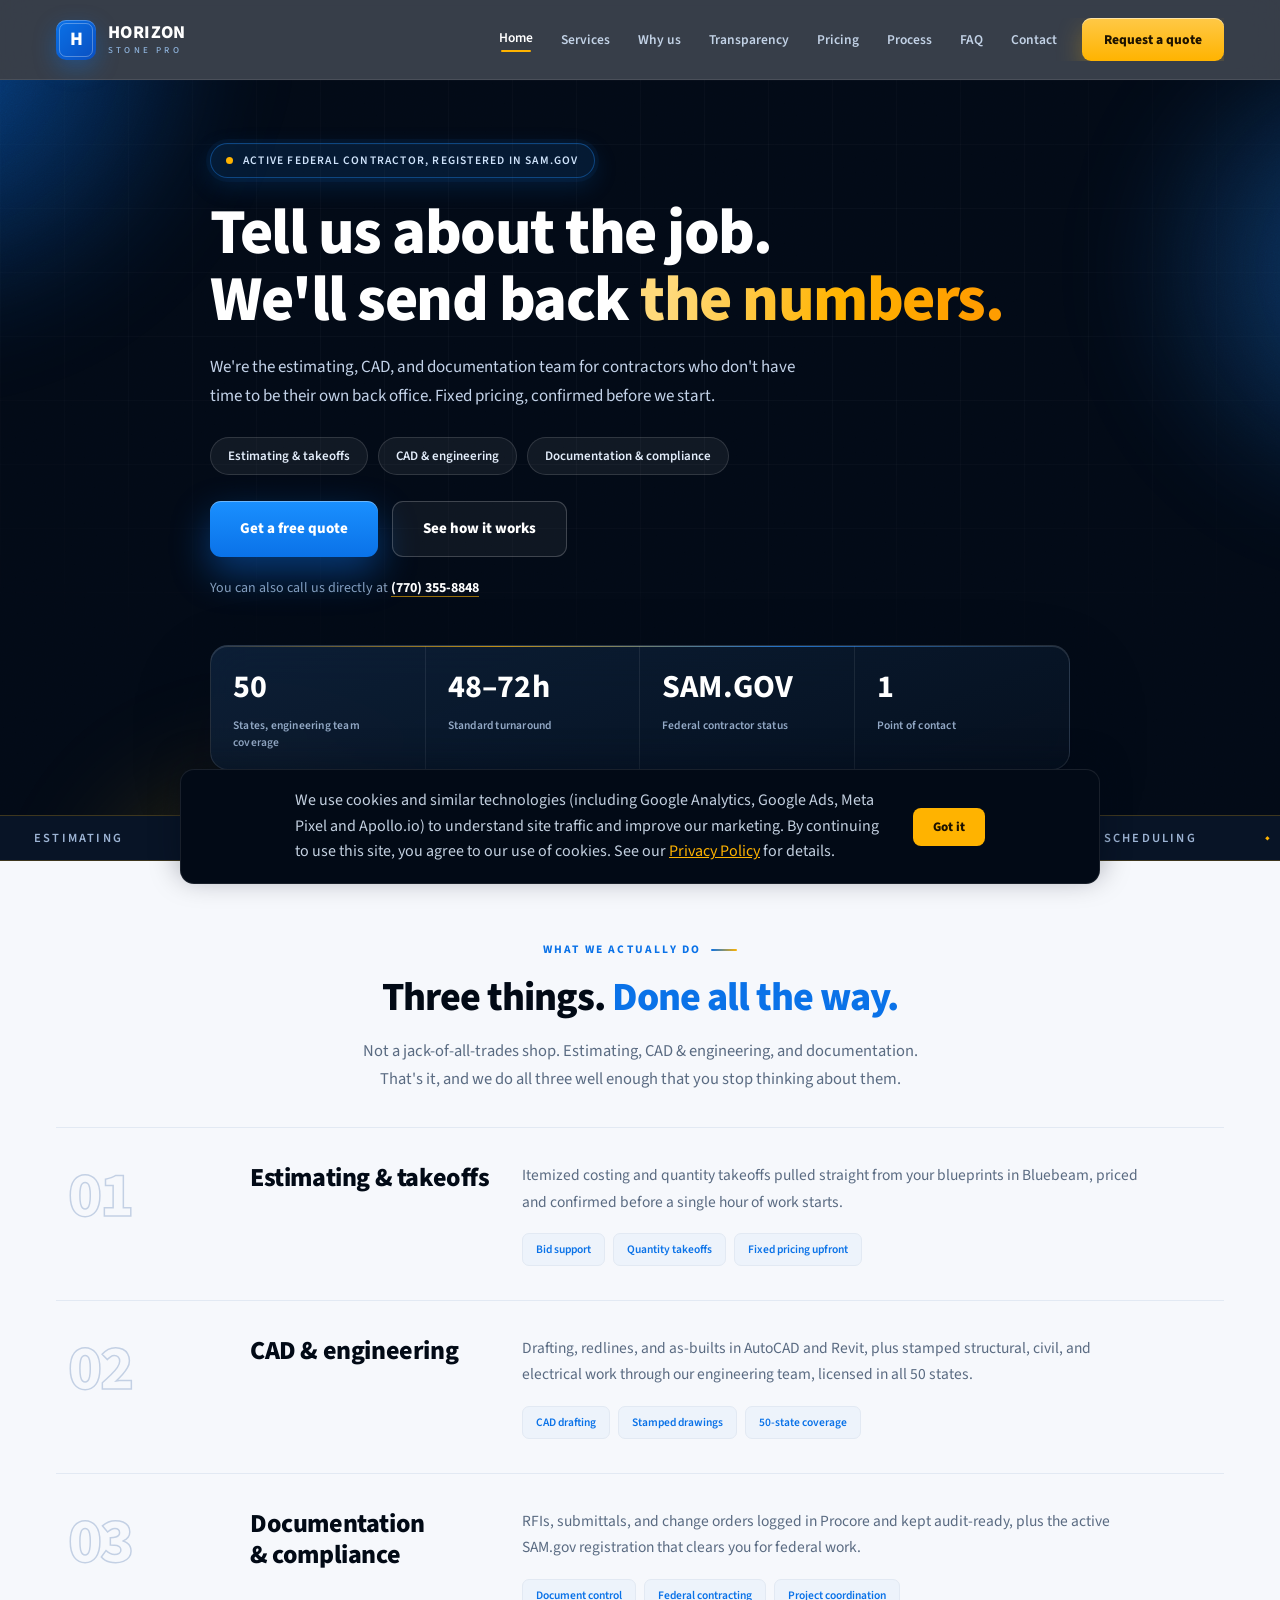
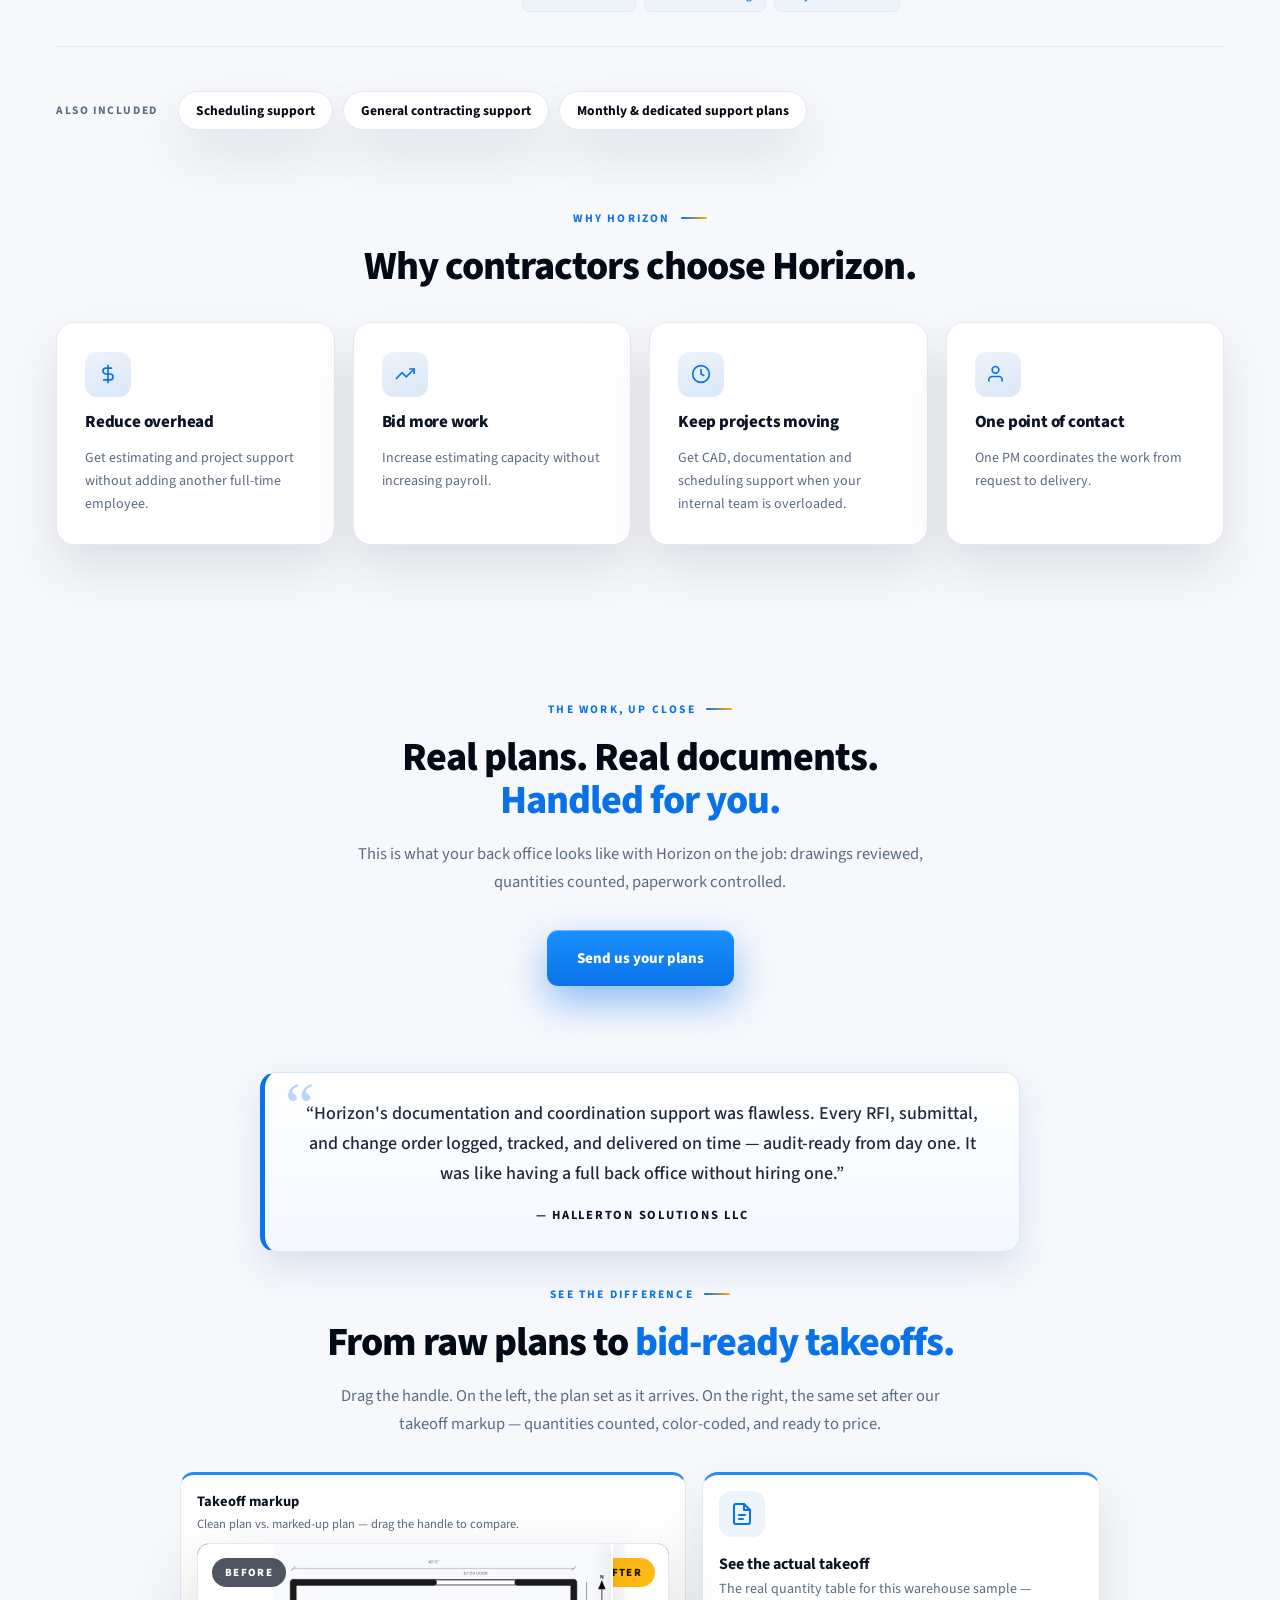
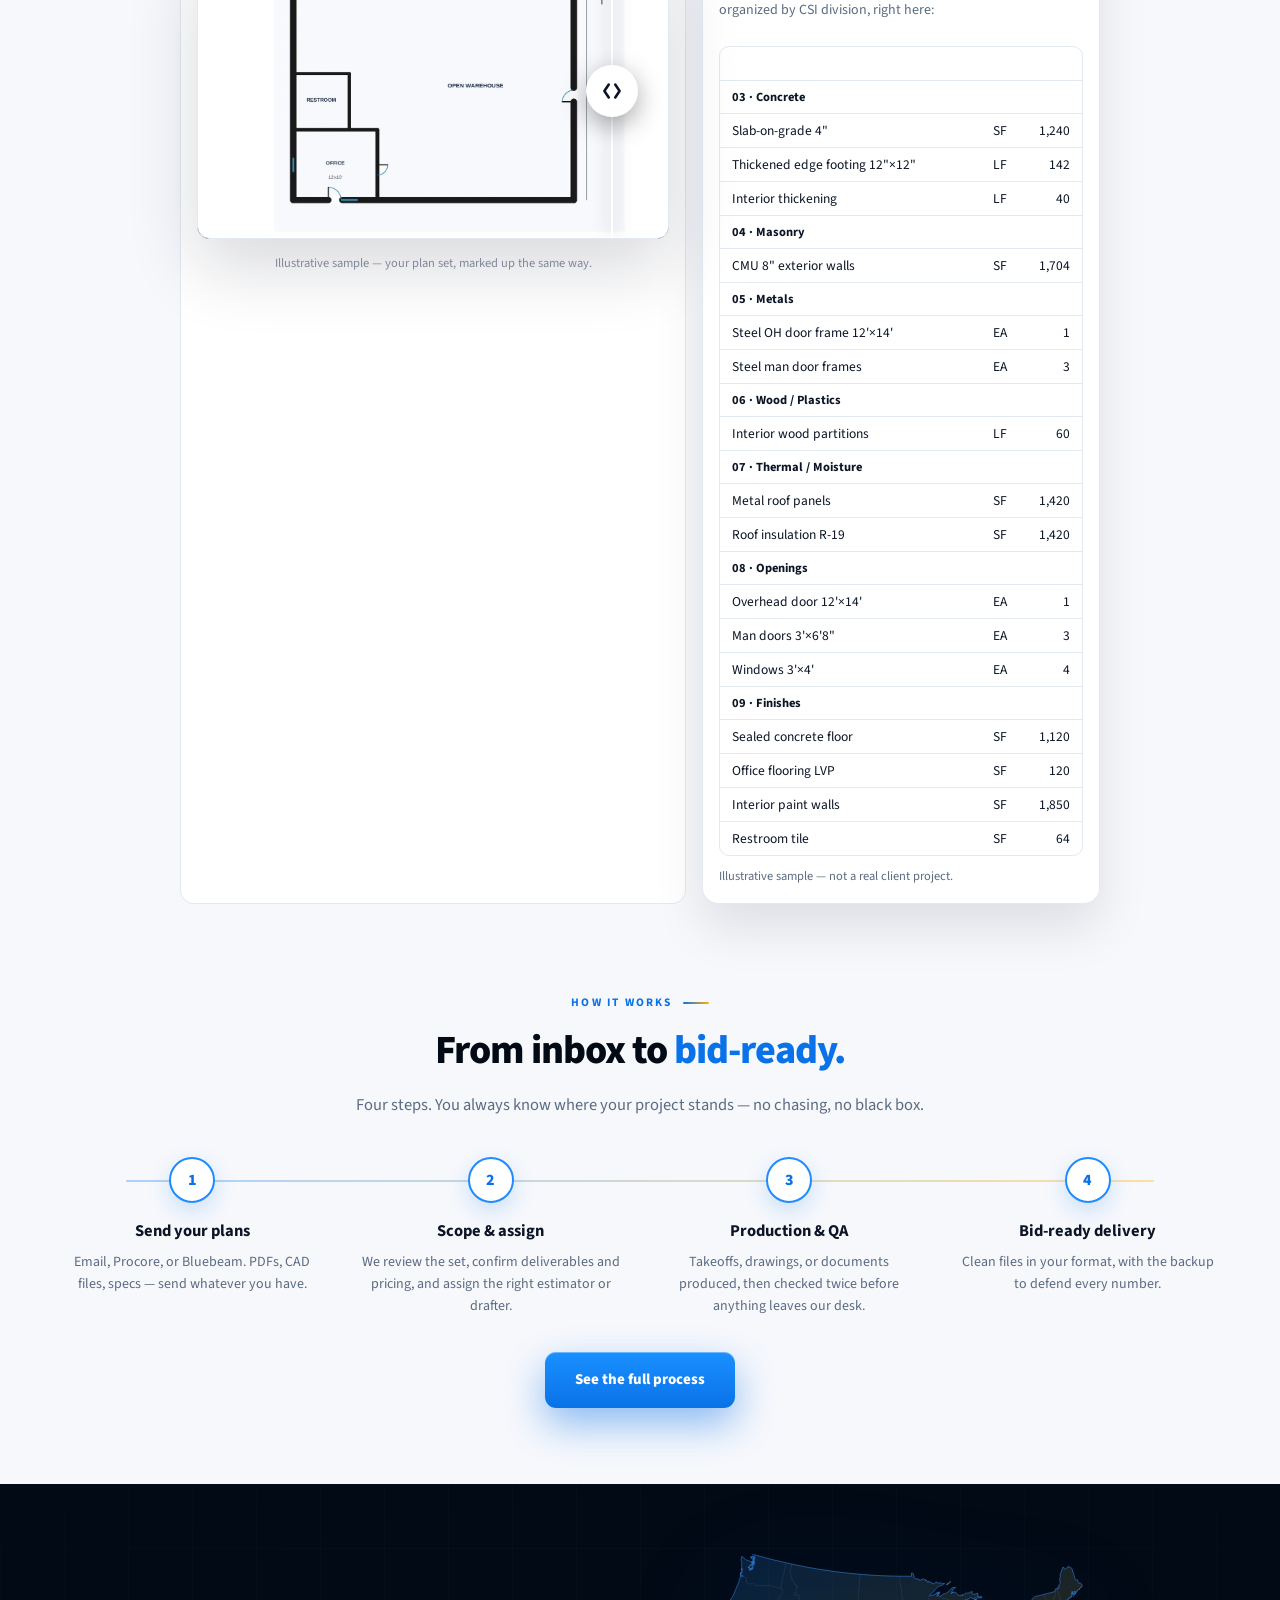
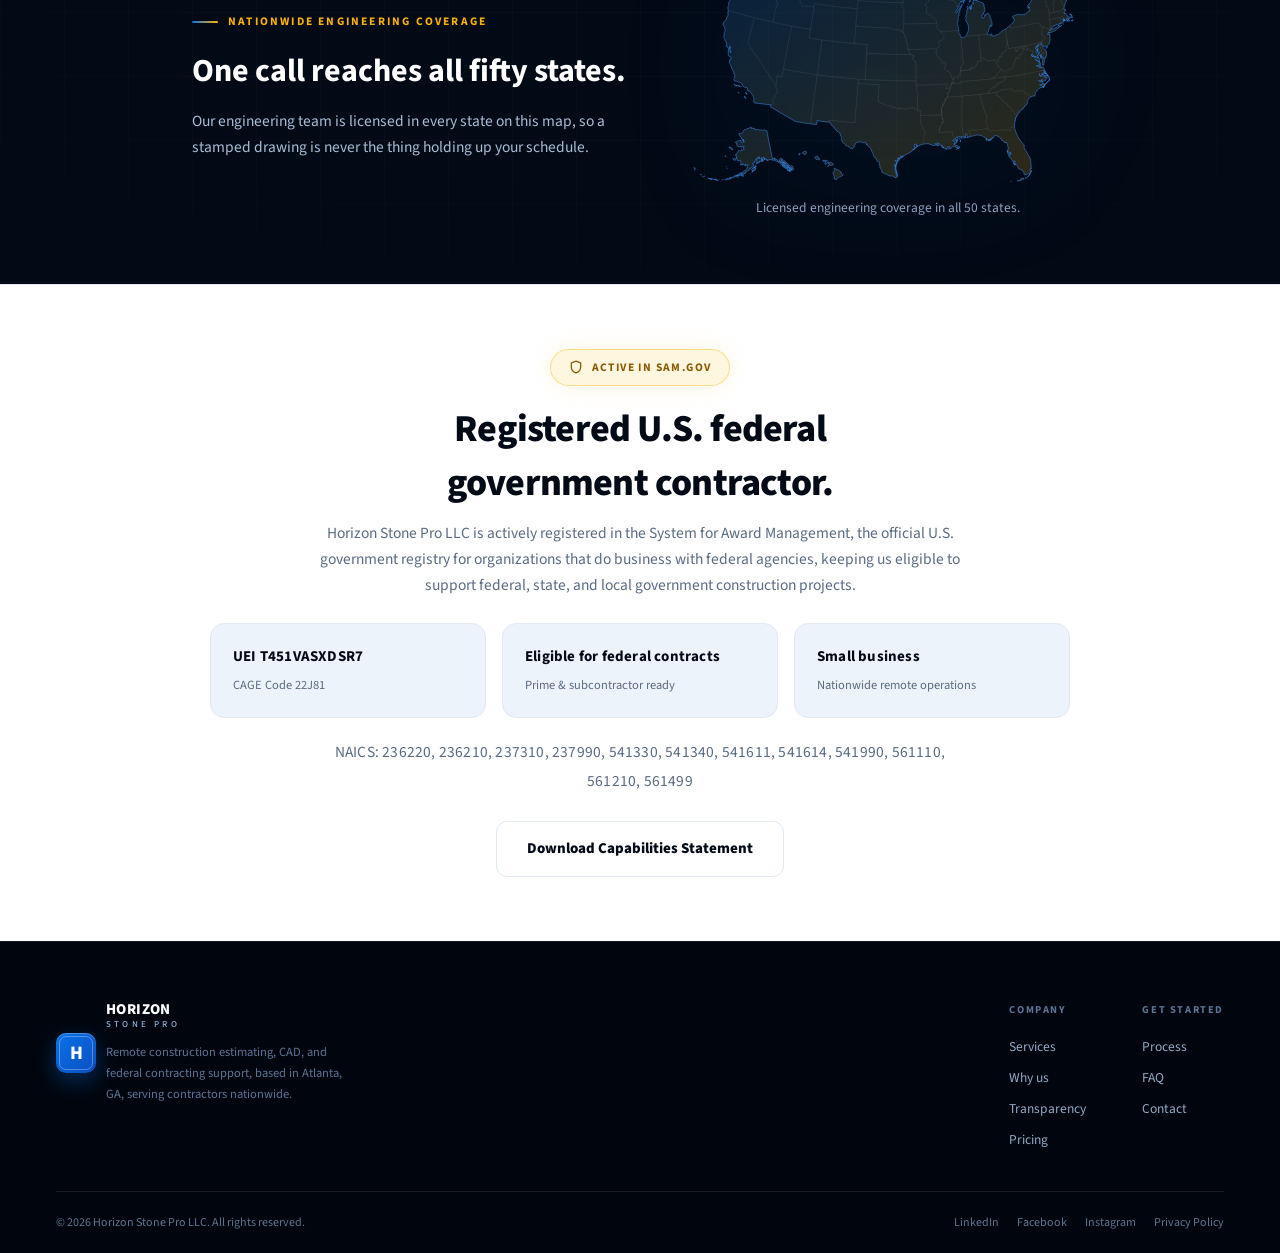
==== commit 2894809a: "Remove three-image gallery, takeoff samples carry the section" ====
--- a/index.html
+++ b/index.html
@@ -246,21 +246,7 @@
         <h2>Real plans. Real documents. <em>Handled for you.</em></h2>
         <p>This is what your back office looks like with Horizon on the job: drawings reviewed, quantities counted, paperwork controlled.</p>
       </div>
-      <div class="img-grid reveal-stagger">
-        <figure class="img-card">
-          <img src="assets/img/plan-takeoff-tools.webp" alt="Floor plan with tape measure and pen during a quantity takeoff" loading="lazy">
-          <figcaption><b>Plans &amp; takeoffs</b><span>Blueprints read sheet by sheet, quantities counted and verified.</span></figcaption>
-        </figure>
-        <figure class="img-card">
-          <img src="assets/img/cad-workstation.webp" alt="CAD floor plan open on a workstation screen" loading="lazy">
-          <figcaption><b>CAD drafting</b><span>Redlines, as-builts and detail drawings, drawn to standard.</span></figcaption>
-        </figure>
-        <figure class="img-card">
-          <img src="assets/img/plan-floorplan.webp" alt="Detailed architectural floor plan" loading="lazy">
-          <figcaption><b>Estimating support</b><span>Clean estimates and bid-ready numbers, delivered on schedule.</span></figcaption>
-        </figure>
-      </div>
-      <div class="reveal" style="text-align:center;margin-top:34px">
+      <div class="reveal" style="text-align:center;margin-top:6px">
         <a class="btn btn-primary" href="contact.html" data-track="quote">Send us your plans</a>
       </div>
     </div>
--- a/assets/styles.css
+++ b/assets/styles.css
@@ -715,14 +715,20 @@
 .sc-body b{display:block;font-size:16px;color:var(--ink);margin-bottom:4px}
 .sc-body>span{display:block;font-size:14px;color:#5b6b82;margin-bottom:12px;line-height:1.55}
 /* bid-ready showcase: plan slider + takeoff table side by side */
-.bid-showcase{display:grid;grid-template-columns:1.12fr .88fr;gap:20px;align-items:start;margin-top:26px}
-.bid-visual{min-width:0}
-.bid-visual .ba{margin-top:0;max-width:none}
-.bid-showcase .sample-card{margin-top:0;flex-direction:column;align-items:stretch;border-top:3px solid var(--blue-500)}
-.bid-showcase .sc-table-wrap{max-height:400px}
+.bid-showcase{display:grid;grid-template-columns:1.12fr .88fr;gap:16px;align-items:stretch;max-width:920px;margin:22px auto 0}
+.bid-visual{min-width:0;background:#fff;border:1px solid var(--line);border-top:3px solid var(--blue-500);
+  border-radius:14px;padding:16px;display:flex;flex-direction:column}
+.bv-head{margin-bottom:10px}
+.bv-head b{display:block;font-size:14.5px;color:var(--navy)}
+.bv-head span{display:block;margin-top:3px;font-size:12.5px;color:var(--muted)}
+.bid-visual .ba{margin-top:0;max-width:none;border-radius:12px}
+.bid-visual .ba-note{margin-bottom:0}
+.bid-showcase .sample-card{margin-top:0;max-width:none;flex-direction:column;align-items:stretch;border-top:3px solid var(--blue-500);display:flex;padding:16px}
+.bid-showcase .sc-body{flex:1;display:flex;flex-direction:column;min-height:0}
+.bid-showcase .sc-table-wrap{flex:1;min-height:200px;max-height:none}
 @media(max-width:900px){
   .bid-showcase{grid-template-columns:1fr}
-  .bid-showcase .sc-table-wrap{max-height:280px}
+  .bid-showcase .sc-table-wrap{flex:none;max-height:280px;min-height:0}
 }
 .sc-table-wrap{overflow:auto;margin-top:12px;border:1px solid var(--line);border-radius:10px;max-height:340px}
 .sc-table{width:100%;min-width:300px;border-collapse:collapse;font-size:13.5px}
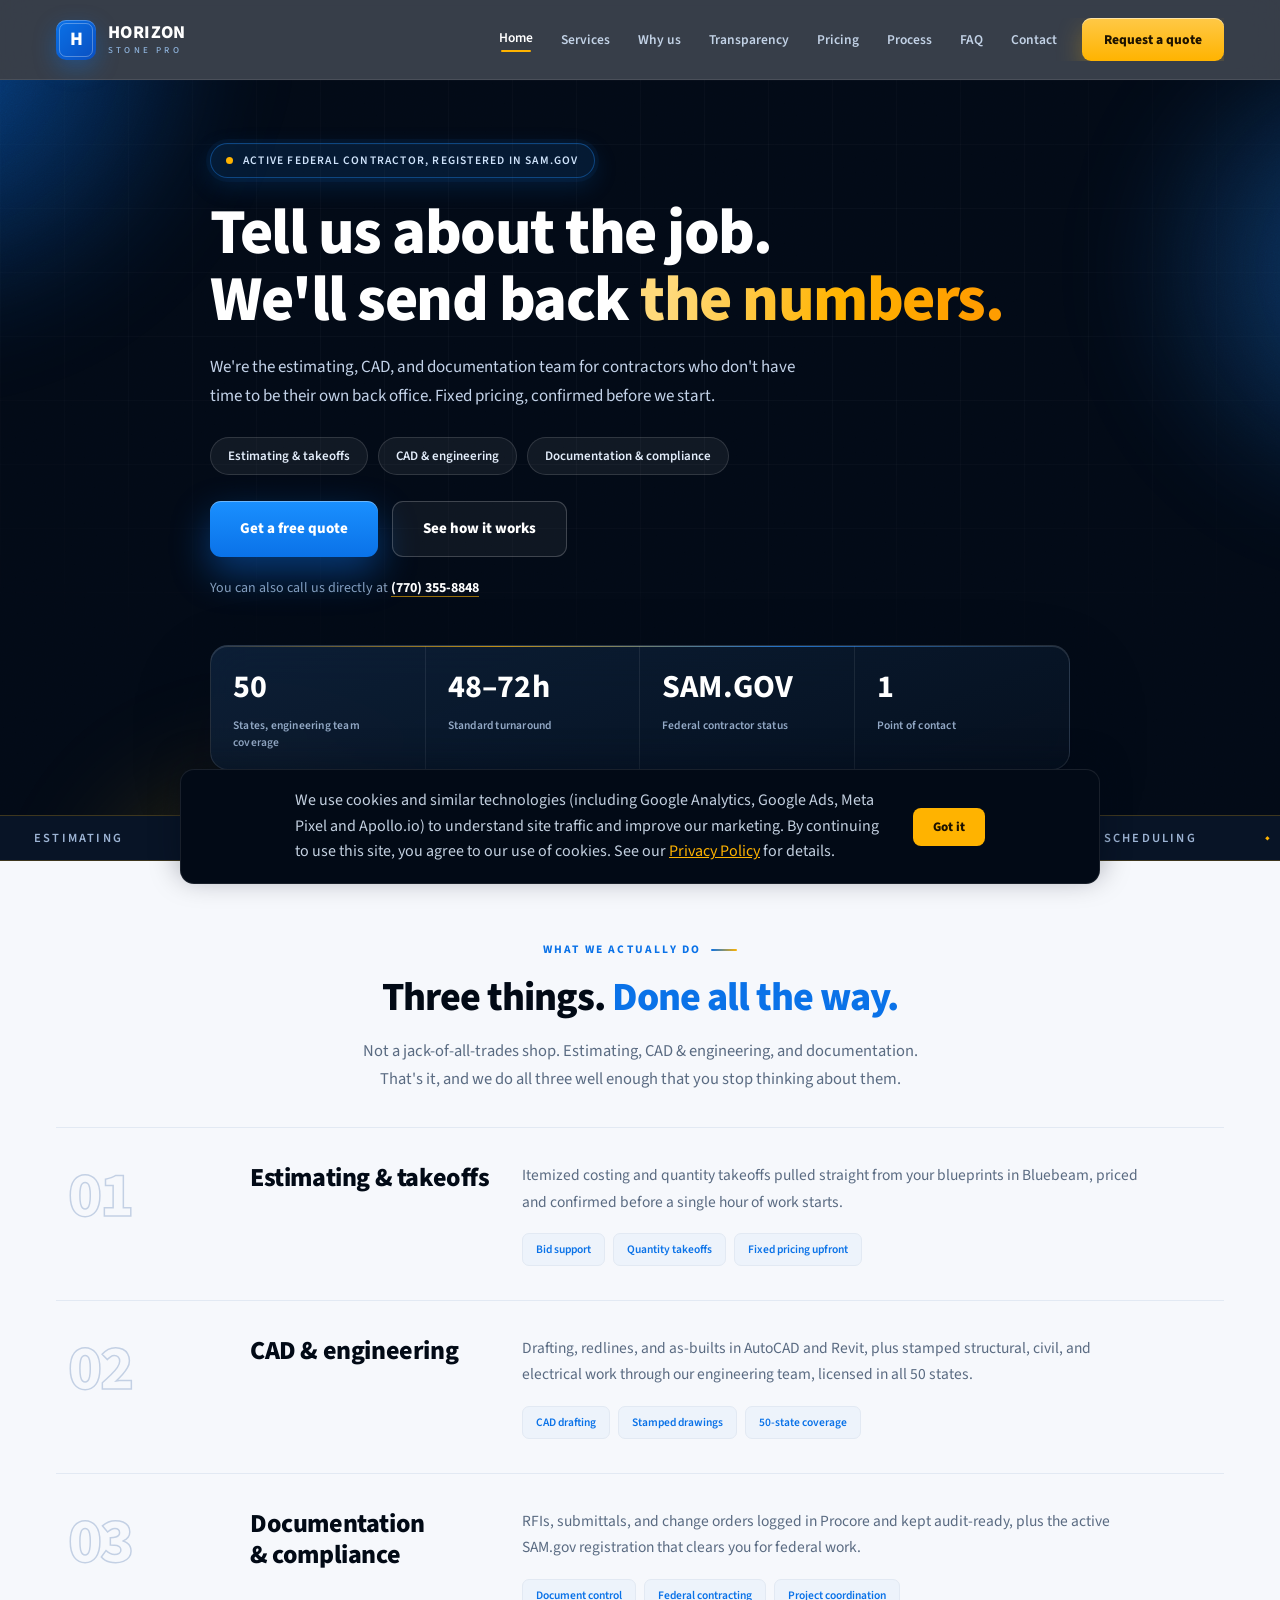
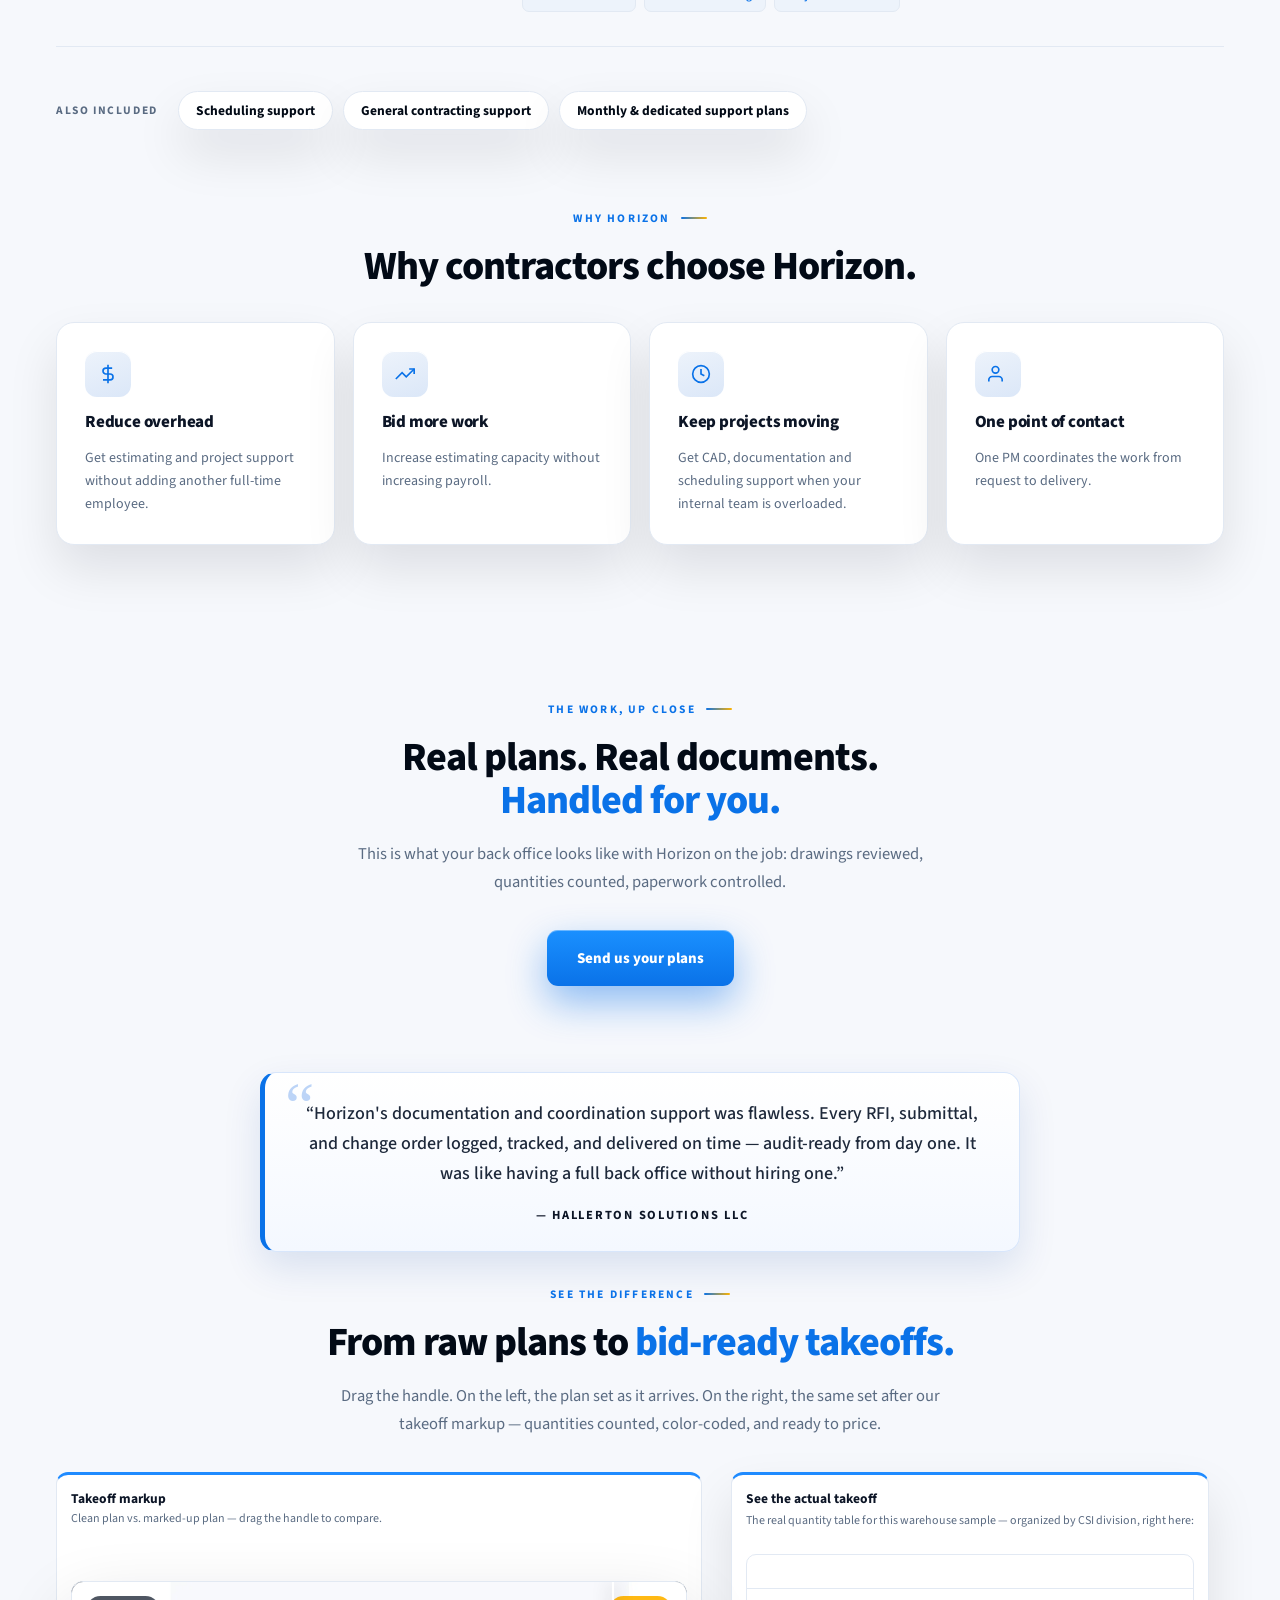
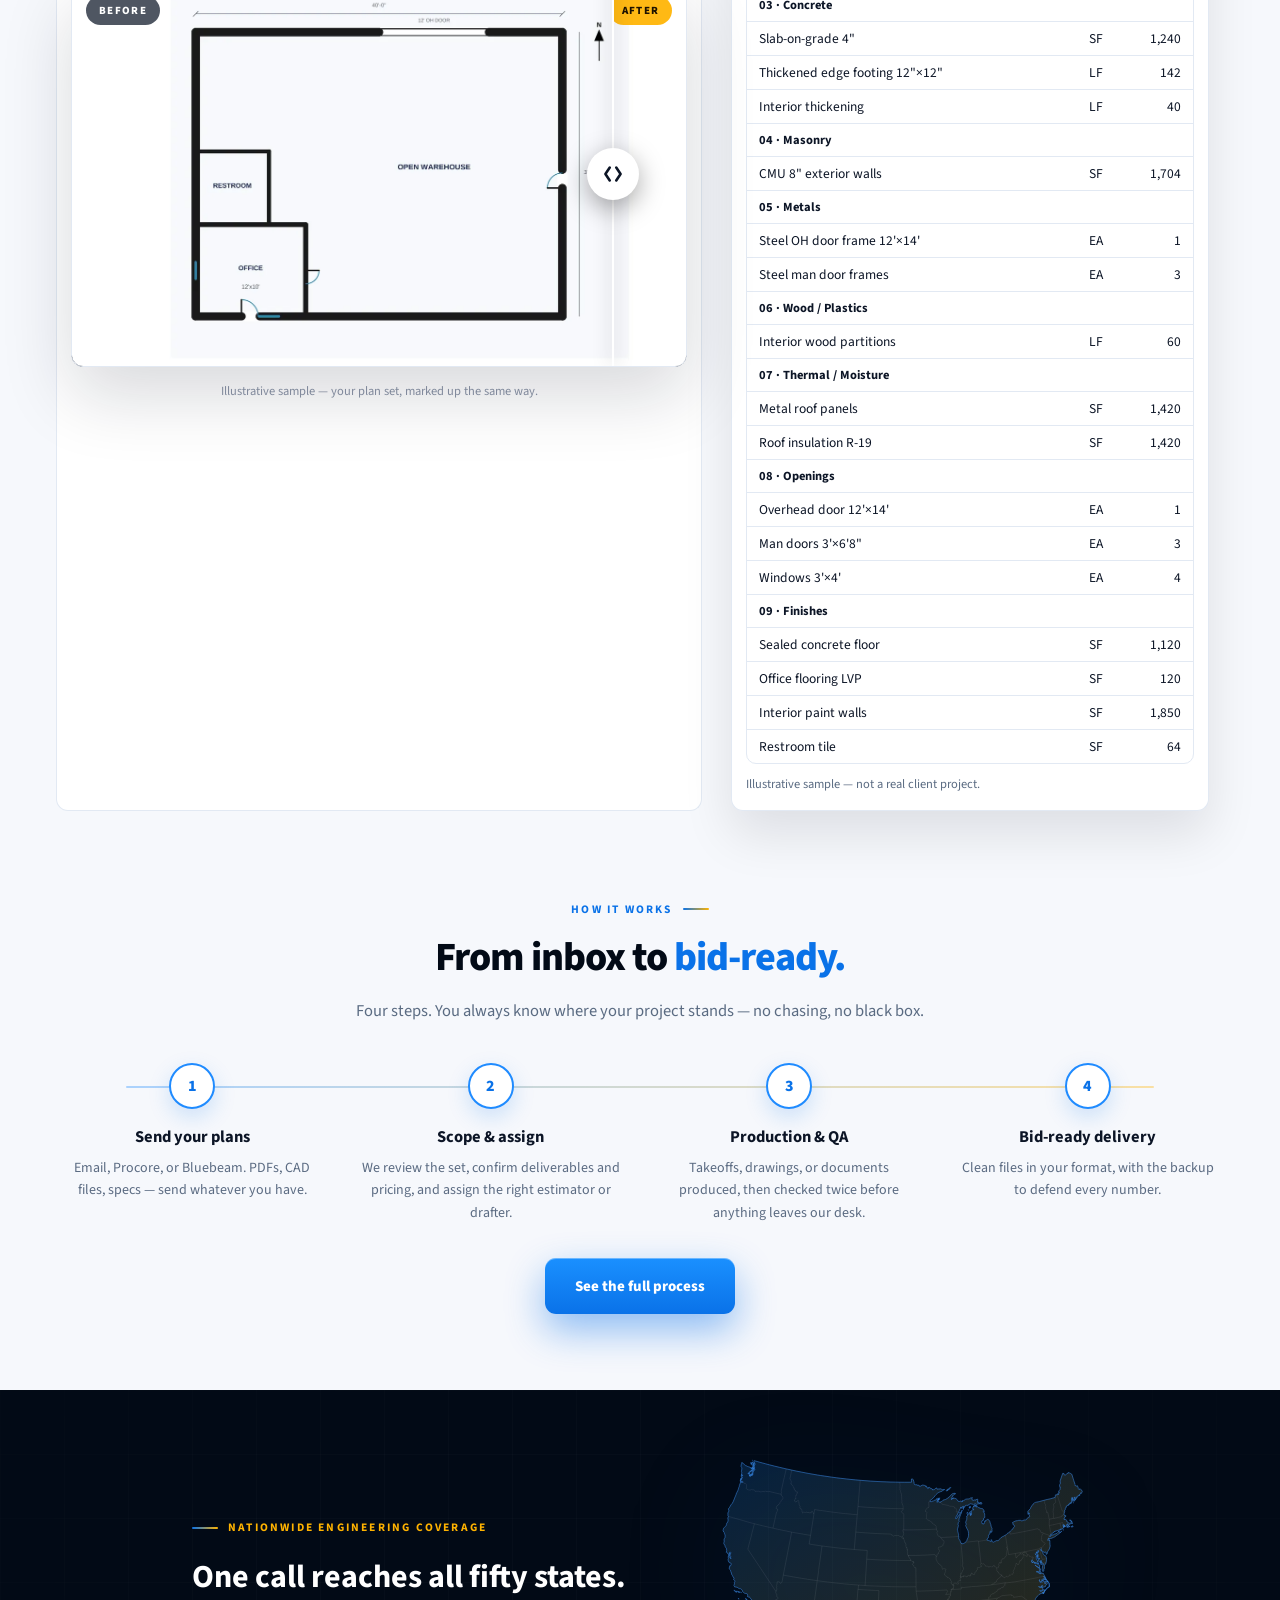
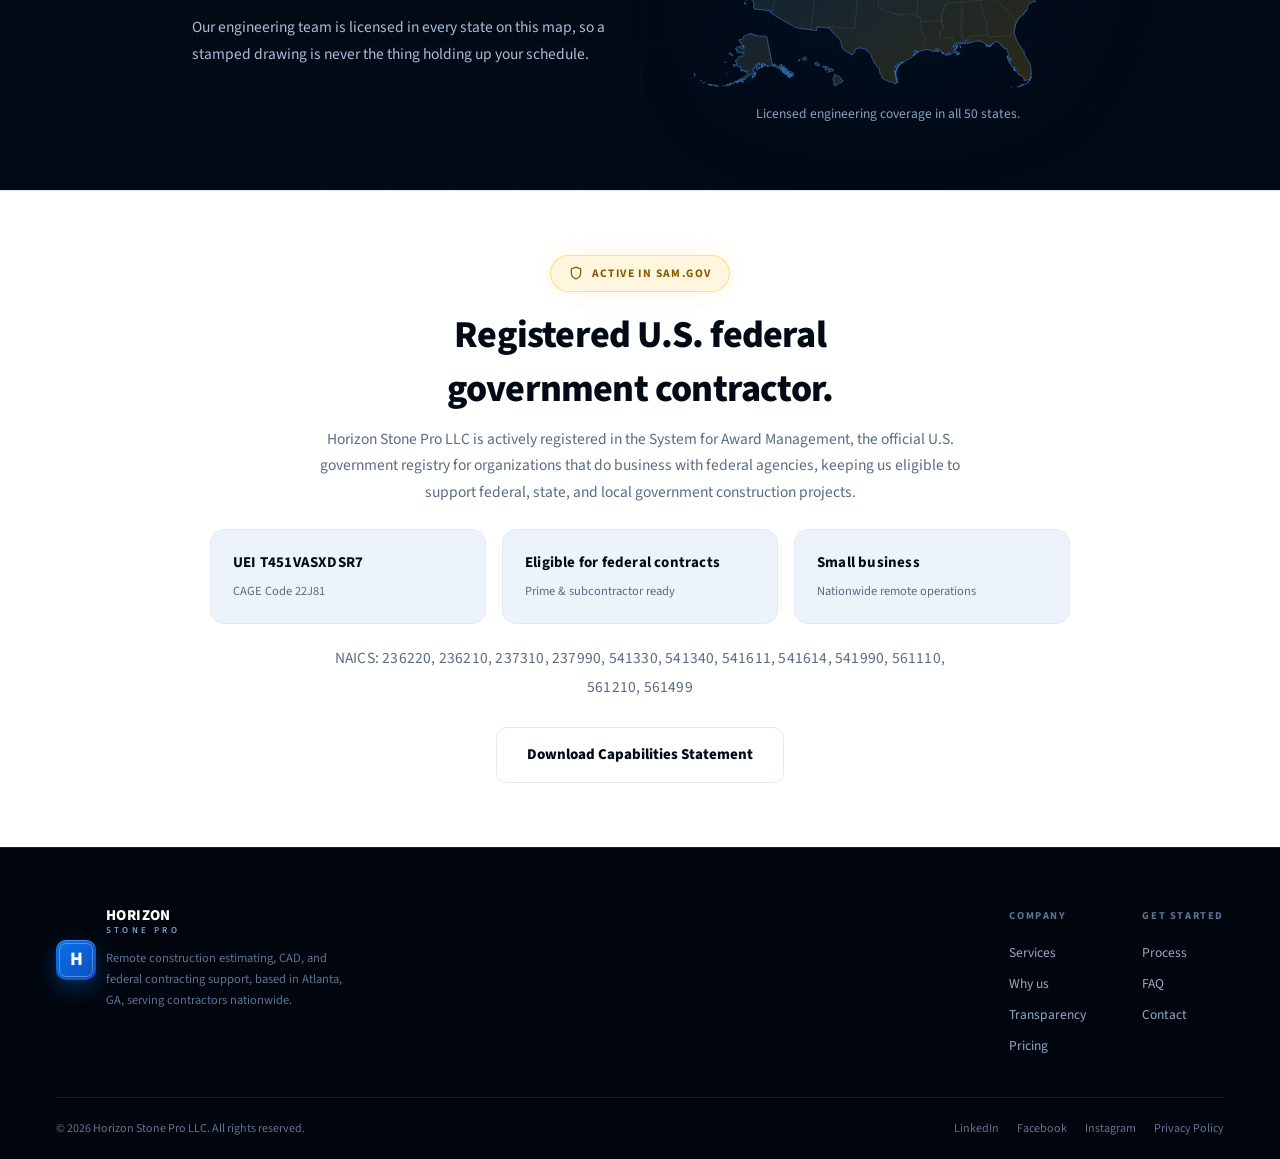
==== commit 2879d401: "Quote flow: project-first steps, deferred trackers, calculator anchor" ====
--- a/index.html
+++ b/index.html
@@ -3,33 +3,32 @@
 <head>
 <meta charset="UTF-8" />
 <meta name="viewport" content="width=device-width, initial-scale=1.0" />
-<script>function initApollo(){var n=Math.random().toString(36).substring(7),o=document.createElement("script");
-o.src="https://assets.apollo.io/micro/website-tracker/tracker.iife.js?nocache="+n,o.async=!0,o.defer=!0,
-o.onload=function(){window.trackingFunctions.onLoad({appId:"6a5068042f6001001c0e60f7"})},
-document.head.appendChild(o)}initApollo();</script>
 <script>
-!function(f,b,e,v,n,t,s)
-{if(f.fbq)return;n=f.fbq=function(){n.callMethod?
-n.callMethod.apply(n,arguments):n.queue.push(arguments)};
-if(!f._fbq)f._fbq=n;n.push=n;n.loaded=!0;n.version='2.0';
-n.queue=[];t=b.createElement(e);t.async=!0;
-t.src=v;s=b.getElementsByTagName(e)[0];
-s.parentNode.insertBefore(t,s)}(window, document,'script',
-'https://connect.facebook.net/en_US/fbevents.js');
-fbq('init', '1710334396977698');
-fbq('track', 'PageView');
+/* Marketing trackers load after idle / first interaction — keeps first paint fast. */
+window.dataLayer=window.dataLayer||[];function gtag(){dataLayer.push(arguments);}
+!function(f){if(f.fbq)return;var n=f.fbq=function(){n.callMethod?n.callMethod.apply(n,arguments):n.queue.push(arguments)};if(!f._fbq)f._fbq=n;n.push=n;n.loaded=!0;n.version='2.0';n.queue=[];}(window);
+function __loadTrackers(){
+  if(window.__trkDone)return;window.__trkDone=true;
+  var d=document;
+  var o=d.createElement('script');o.async=true;o.defer=true;
+  o.src='https://assets.apollo.io/micro/website-tracker/tracker.iife.js?nocache='+Math.random().toString(36).substring(7);
+  o.onload=function(){try{window.trackingFunctions.onLoad({appId:'6a5068042f6001001c0e60f7'});}catch(e){}};
+  d.head.appendChild(o);
+  var t=d.createElement('script');t.async=true;t.src='https://connect.facebook.net/en_US/fbevents.js';
+  t.onload=function(){try{fbq('init','1710334396977698');fbq('track','PageView');}catch(e){}};
+  d.head.appendChild(t);
+  var g=d.createElement('script');g.async=true;g.src='https://www.googletagmanager.com/gtag/js?id=G-XH3NT91CM4';
+  g.onload=function(){try{gtag('js',new Date());gtag('config','G-XH3NT91CM4');}catch(e){}};
+  d.head.appendChild(g);
+}
+function __trkKick(){if('requestIdleCallback' in window){requestIdleCallback(__loadTrackers,{timeout:5000});}else{setTimeout(__loadTrackers,3000);}}
+['pointerdown','keydown','scroll','touchstart'].forEach(function(ev){window.addEventListener(ev,__loadTrackers,{once:true,passive:true,capture:true});});
+__trkKick();
 </script>
 <noscript><img height="1" width="1" style="display:none"
 src="https://www.facebook.com/tr?id=1710334396977698&ev=PageView&noscript=1"
 /></noscript>
 <meta name="google-site-verification" content="11t34u-fYsiW8Rb8tABD-XB_9DcGZyjkOQjGakvrCC0" />
-<script async src="https://www.googletagmanager.com/gtag/js?id=G-XH3NT91CM4"></script>
-<script>
-  window.dataLayer = window.dataLayer || [];
-  function gtag(){dataLayer.push(arguments);}
-  gtag('js', new Date());
-  gtag('config', 'G-XH3NT91CM4');
-</script>
 <title>Horizon Stone Pro | Construction Estimating, CAD & Federal Contracting Support</title>
 <meta name="description" content="Horizon Stone Pro provides remote construction support: engineering handled by our engineering team (licensed in all 50 states), estimating, quantity takeoffs, CAD drafting, document control, project coordination, and federal contracting support for contractors across the United States." />
 <meta name="author" content="Horizon Stone Pro LLC" />
--- a/assets/styles.css
+++ b/assets/styles.css
@@ -715,19 +715,26 @@
 .sc-body b{display:block;font-size:16px;color:var(--ink);margin-bottom:4px}
 .sc-body>span{display:block;font-size:14px;color:#5b6b82;margin-bottom:12px;line-height:1.55}
 /* bid-ready showcase: plan slider + takeoff table side by side */
-.bid-showcase{display:grid;grid-template-columns:1.12fr .88fr;gap:16px;align-items:stretch;max-width:920px;margin:22px auto 0}
+.bid-showcase{display:grid;grid-template-columns:1.12fr .88fr;gap:14px;align-items:stretch;margin:20px 0 0}
 .bid-visual{min-width:0;background:#fff;border:1px solid var(--line);border-top:3px solid var(--blue-500);
-  border-radius:14px;padding:16px;display:flex;flex-direction:column}
-.bv-head{margin-bottom:10px}
-.bv-head b{display:block;font-size:14.5px;color:var(--navy)}
-.bv-head span{display:block;margin-top:3px;font-size:12.5px;color:var(--muted)}
+  border-radius:12px;padding:14px;display:flex;flex-direction:column}
+.bv-head{margin-bottom:8px}
+.bv-head b{display:block;font-size:13.5px;color:var(--navy)}
+.bv-head span{display:block;margin-top:2px;font-size:12px;color:var(--muted)}
 .bid-visual .ba{margin-top:0;max-width:none;border-radius:12px}
 .bid-visual .ba-note{margin-bottom:0}
-.bid-showcase .sample-card{margin-top:0;max-width:none;flex-direction:column;align-items:stretch;border-top:3px solid var(--blue-500);display:flex;padding:16px}
+.bid-showcase .sample-card{margin-top:0;max-width:none;flex-direction:column;align-items:stretch;border-top:3px solid var(--blue-500);display:flex;padding:14px;border-radius:12px}
 .bid-showcase .sc-body{flex:1;display:flex;flex-direction:column;min-height:0}
-.bid-showcase .sc-table-wrap{flex:1;min-height:200px;max-height:none}
+.bid-showcase .sc-table-wrap{flex:1;min-height:180px;max-height:none}
+.bid-showcase .sc-icon{display:none}
+.bid-showcase .sc-body b{font-size:13.5px;color:var(--navy)}
+.bid-showcase .sc-body>span{font-size:12px}
+.bid-visual .ba{margin-top:46px}
 @media(max-width:900px){
-  .bid-showcase{grid-template-columns:1fr}
+  .bid-showcase{gap:10px}
+  .bid-visual{padding:10px}
+  .bid-visual .ba{margin-top:40px}
+  .bid-showcase .sample-card{padding:10px}
   .bid-showcase .sc-table-wrap{flex:none;max-height:280px;min-height:0}
 }
 .sc-table-wrap{overflow:auto;margin-top:12px;border:1px solid var(--line);border-radius:10px;max-height:340px}
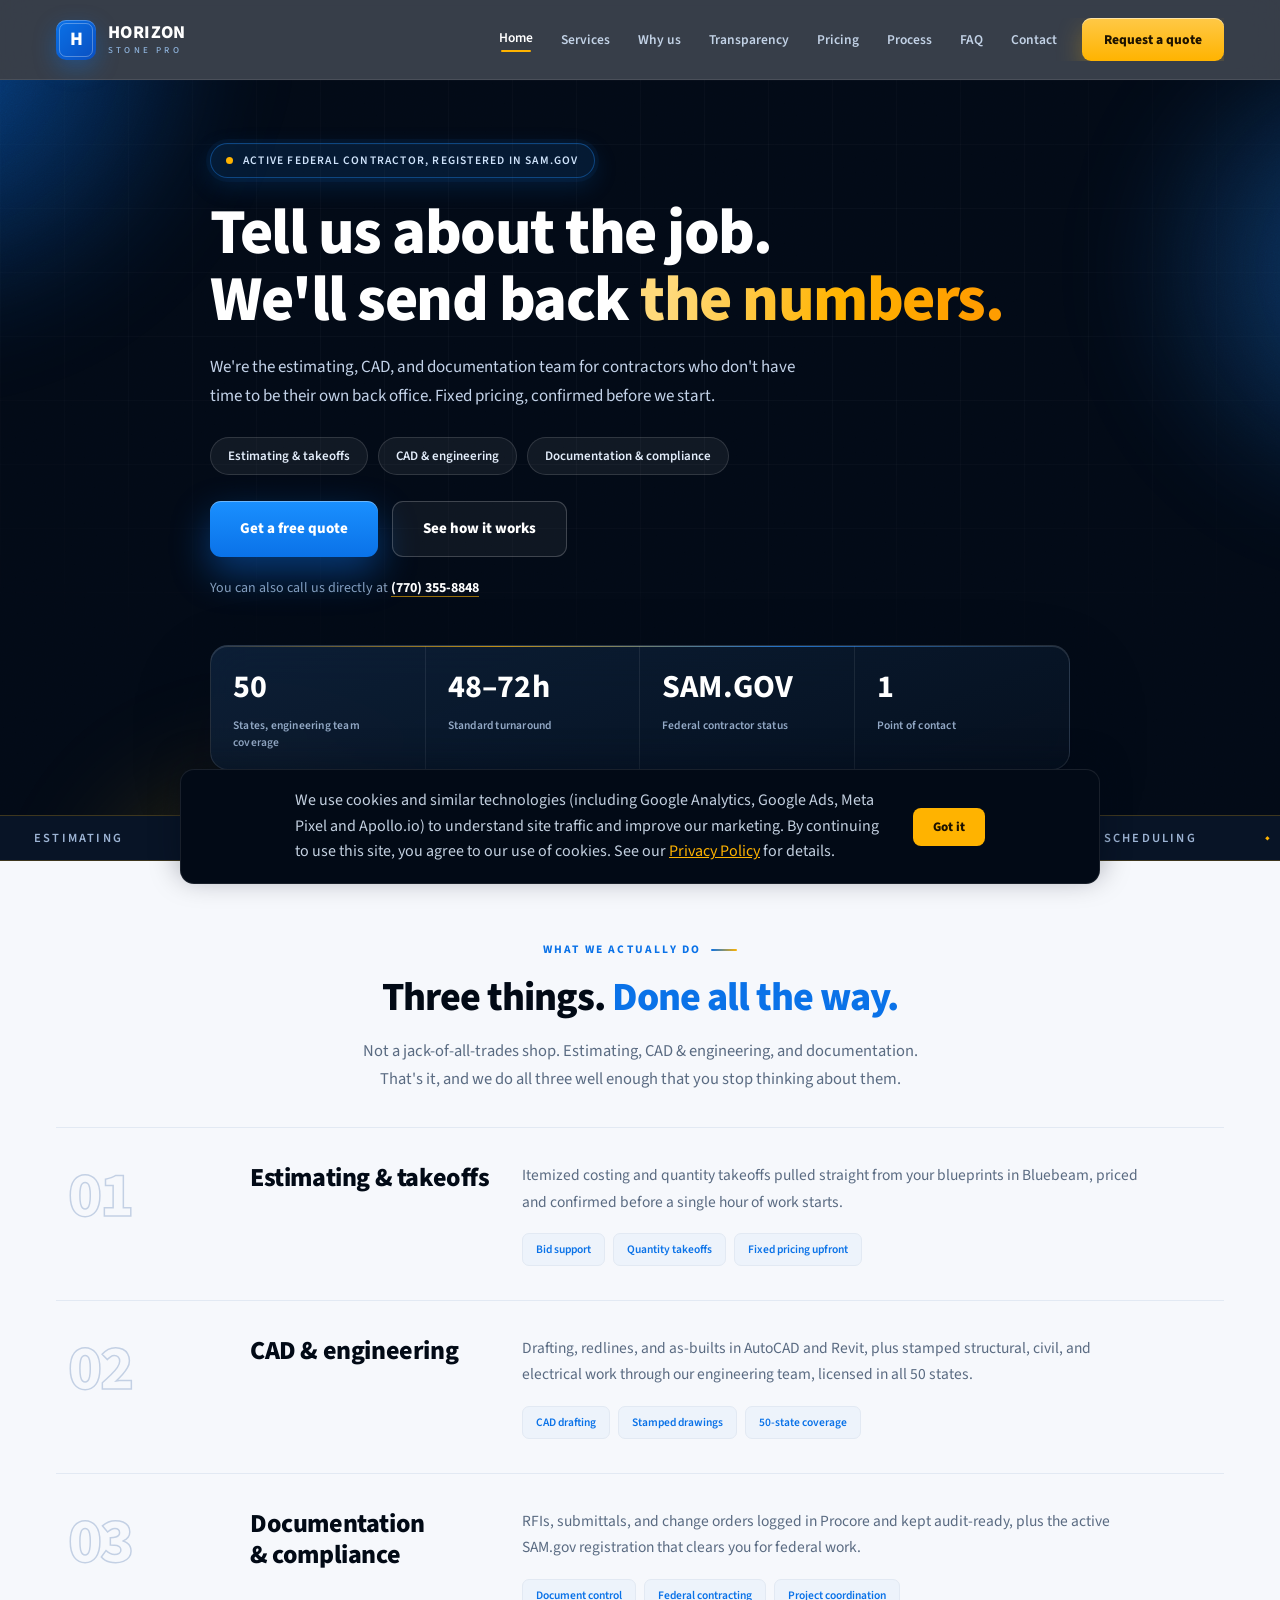
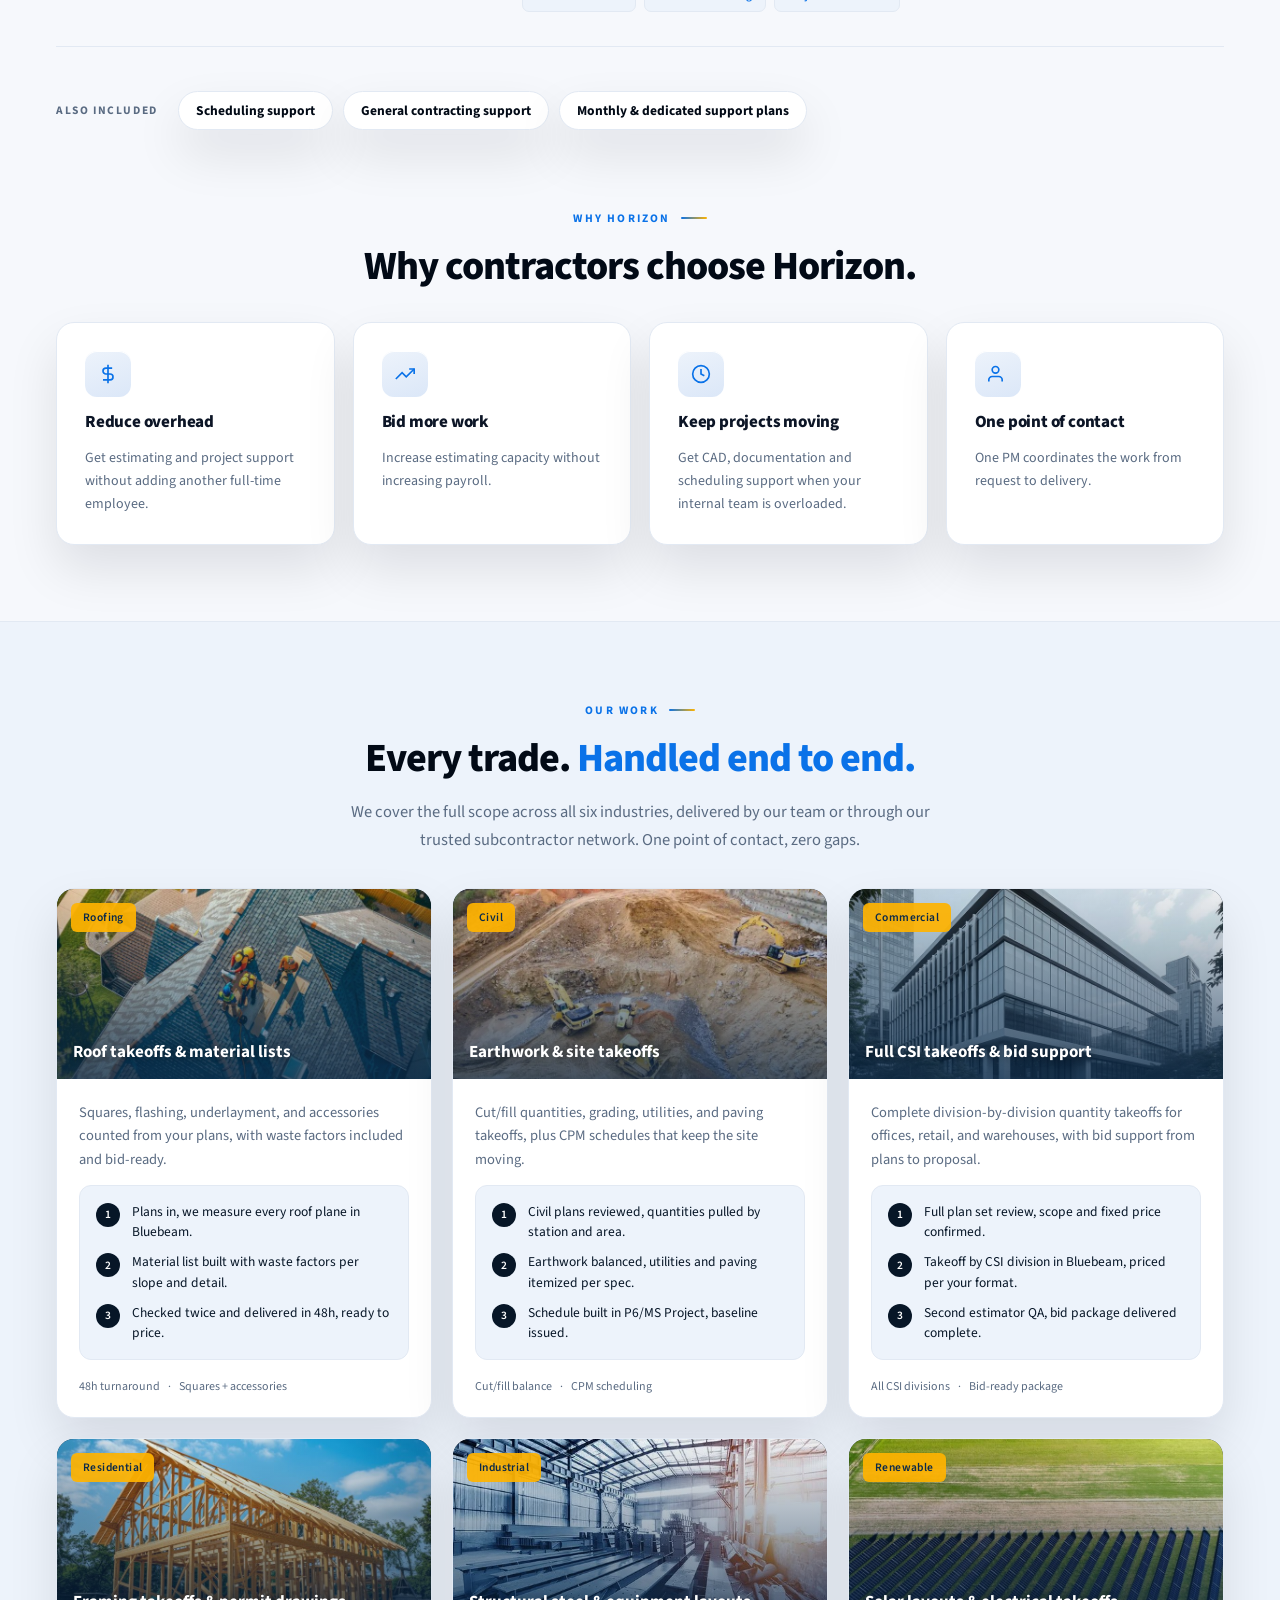
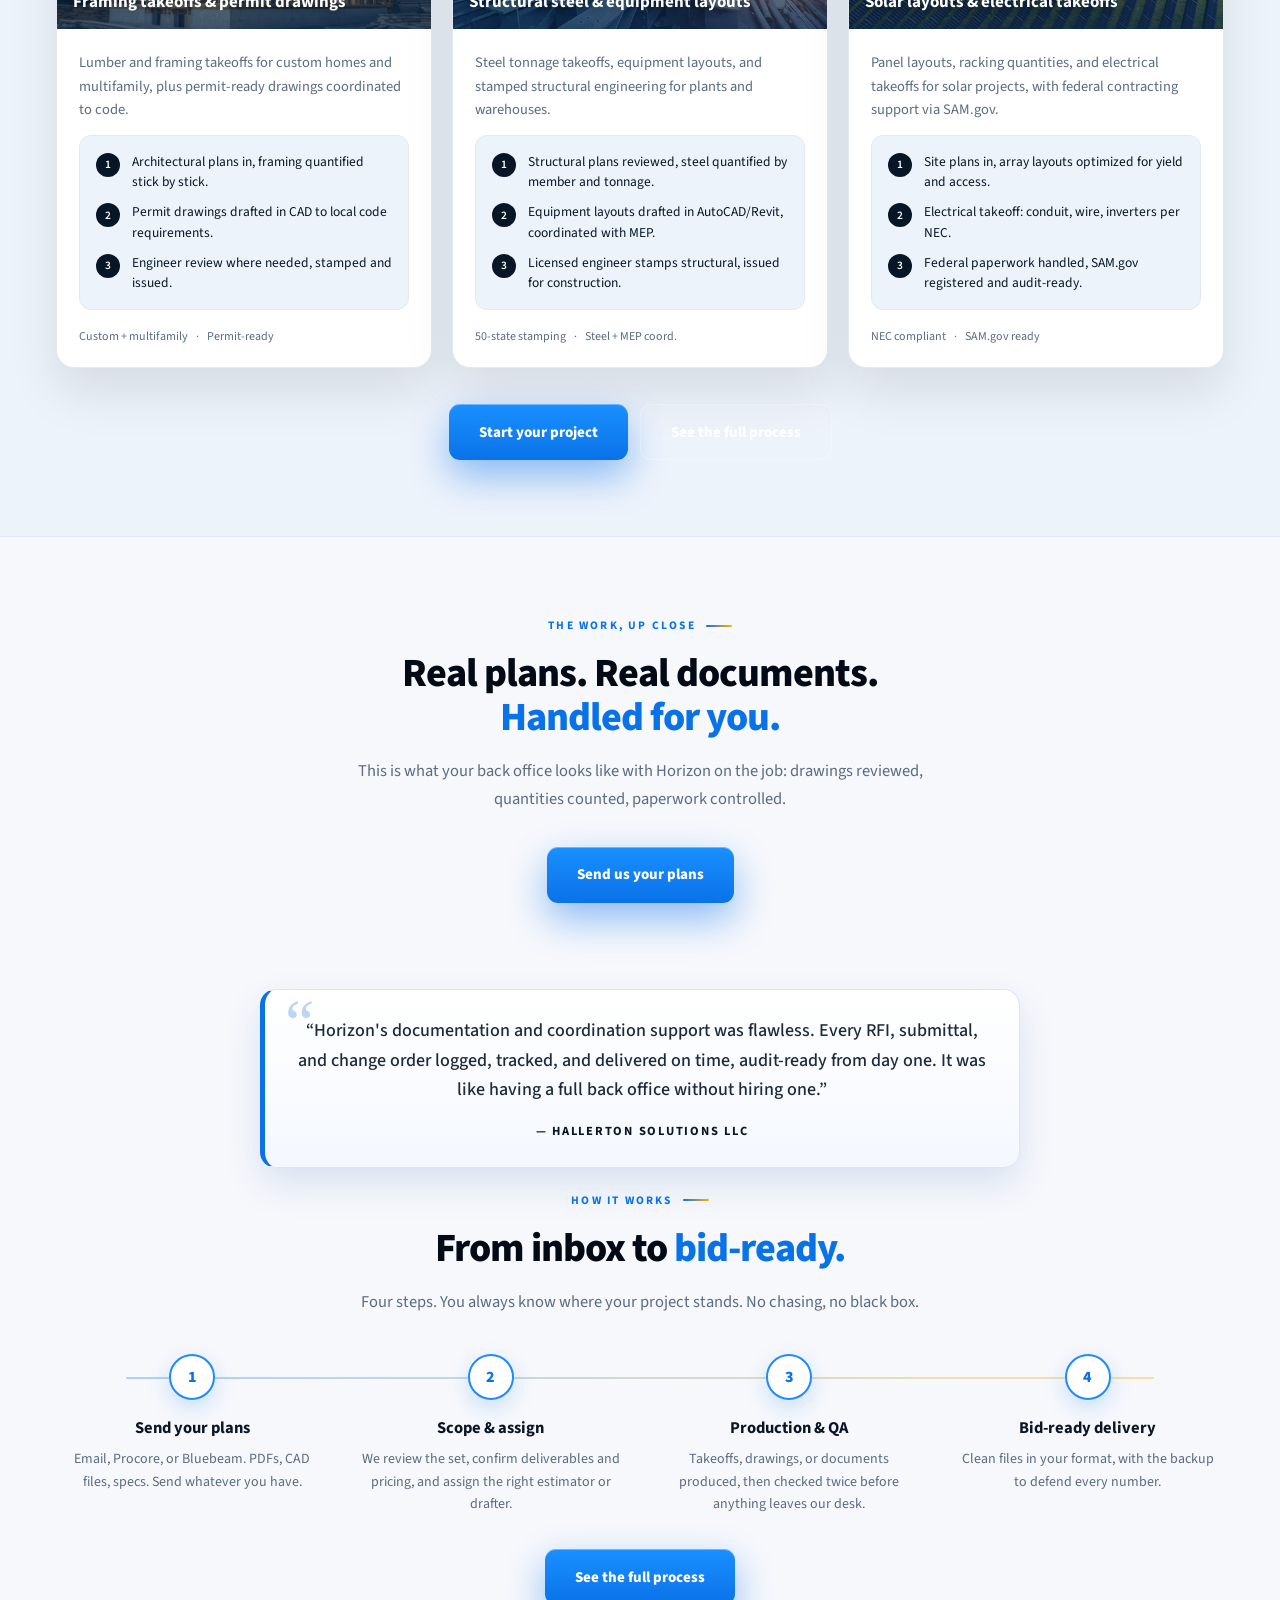
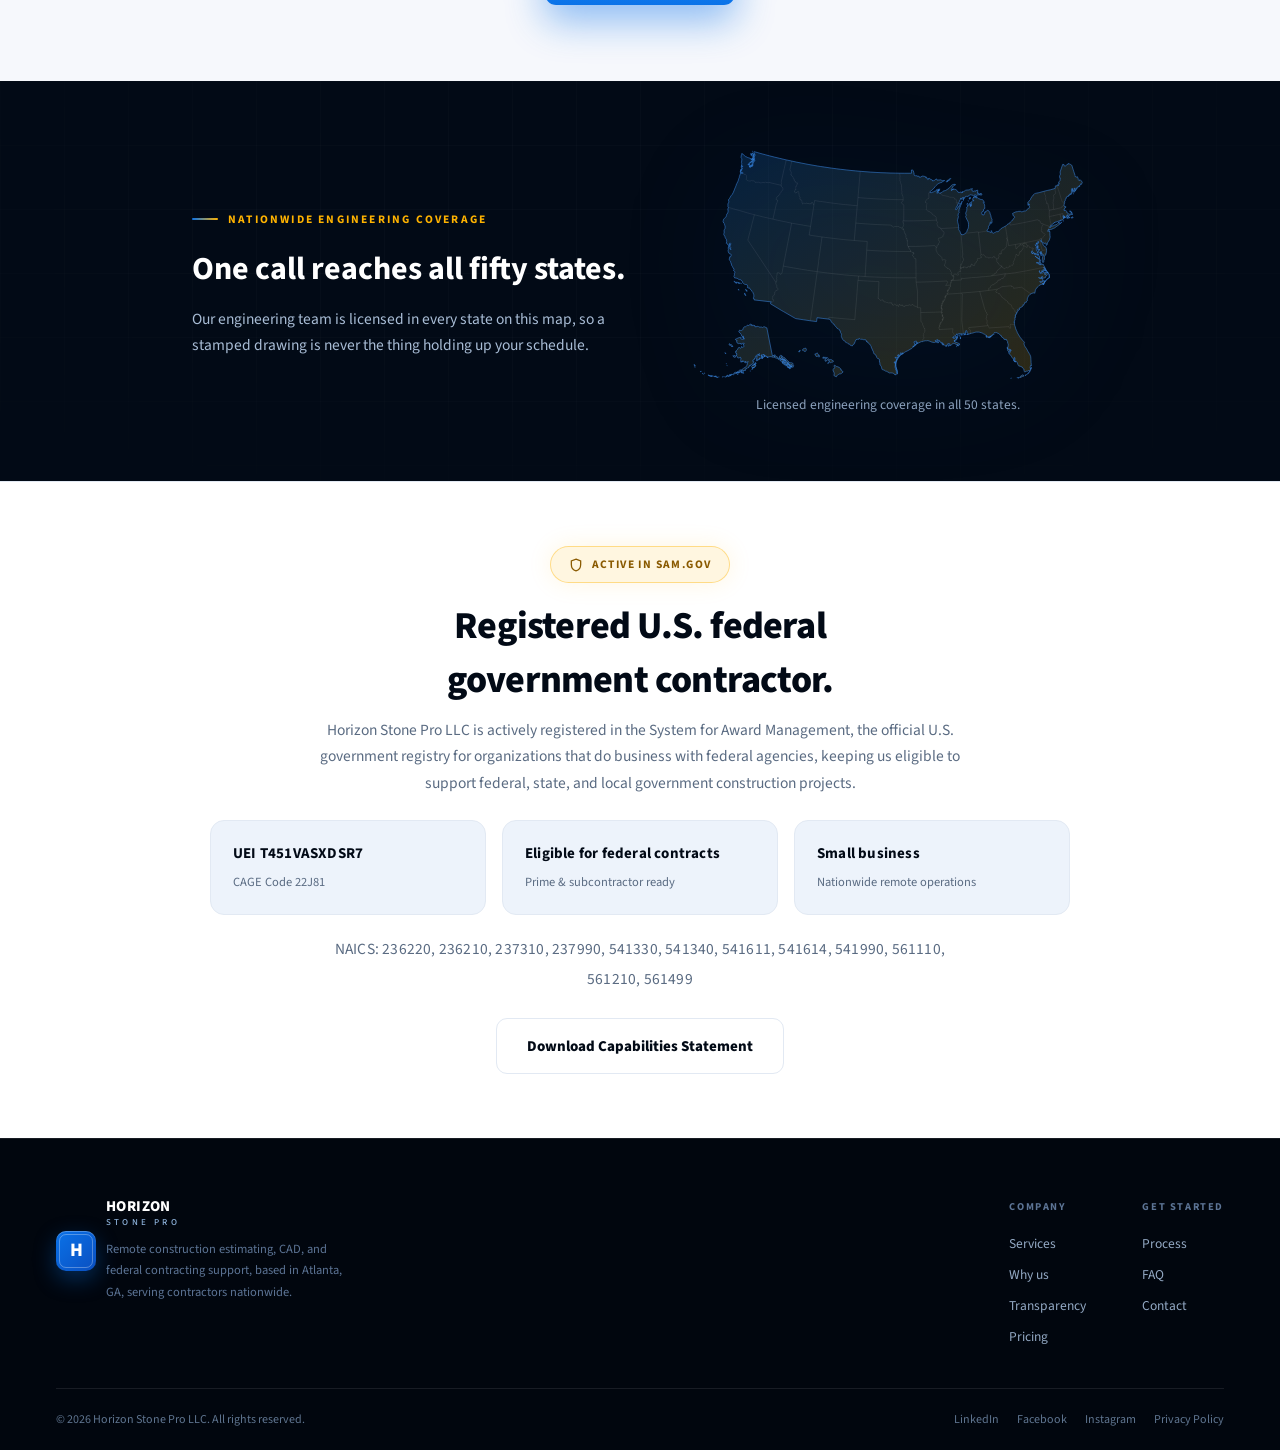
==== commit 863de3f7: "Homepage: new Our Work section with 6 industry cards (roofing, civil, commercial, residential, indus" ====
--- a/index.html
+++ b/index.html
@@ -4,7 +4,7 @@
 <meta charset="UTF-8" />
 <meta name="viewport" content="width=device-width, initial-scale=1.0" />
 <script>
-/* Marketing trackers load after idle / first interaction — keeps first paint fast. */
+/* Marketing trackers load after idle / first interaction, keeps first paint fast. */
 window.dataLayer=window.dataLayer||[];function gtag(){dataLayer.push(arguments);}
 !function(f){if(f.fbq)return;var n=f.fbq=function(){n.callMethod?n.callMethod.apply(n,arguments):n.queue.push(arguments)};if(!f._fbq)f._fbq=n;n.push=n;n.loaded=!0;n.version='2.0';n.queue=[];}(window);
 function __loadTrackers(){
@@ -238,6 +238,112 @@
   </section>
 
 
+<section class="psec work-sec">
+    <div class="wrap">
+      <div class="head center reveal">
+        <div class="sheet-label">Our work</div>
+        <h2>Every trade. <em>Handled end to end.</em></h2>
+        <p>We cover the full scope across all six industries, delivered by our team or through our trusted subcontractor network. One point of contact, zero gaps.</p>
+      </div>
+      <div class="work-grid reveal-stagger">
+        <article class="work-card">
+          <div class="work-media"><img src="assets/img/work/roofing.jpg" alt="Roofing crew installing shingles on a residential roof" loading="lazy">
+            <span class="work-tag">Roofing</span>
+            <div class="work-media-title">Roof takeoffs &amp; material lists</div>
+          </div>
+          <div class="work-body">
+            <p class="work-what">Squares, flashing, underlayment, and accessories counted from your plans, with waste factors included and bid-ready.</p>
+            <div class="work-how">
+              <div class="work-step"><span class="ws-n">1</span><span>Plans in, we measure every roof plane in Bluebeam.</span></div>
+              <div class="work-step"><span class="ws-n">2</span><span>Material list built with waste factors per slope and detail.</span></div>
+              <div class="work-step"><span class="ws-n">3</span><span>Checked twice and delivered in 48h, ready to price.</span></div>
+            </div>
+            <div class="work-meta"><span>48h turnaround</span><span>&middot;</span><span>Squares + accessories</span></div>
+          </div>
+        </article>
+        <article class="work-card">
+          <div class="work-media"><img src="assets/img/work/civil.jpg" alt="Aerial view of earthwork grading on a construction site" loading="lazy">
+            <span class="work-tag">Civil</span>
+            <div class="work-media-title">Earthwork &amp; site takeoffs</div>
+          </div>
+          <div class="work-body">
+            <p class="work-what">Cut/fill quantities, grading, utilities, and paving takeoffs, plus CPM schedules that keep the site moving.</p>
+            <div class="work-how">
+              <div class="work-step"><span class="ws-n">1</span><span>Civil plans reviewed, quantities pulled by station and area.</span></div>
+              <div class="work-step"><span class="ws-n">2</span><span>Earthwork balanced, utilities and paving itemized per spec.</span></div>
+              <div class="work-step"><span class="ws-n">3</span><span>Schedule built in P6/MS Project, baseline issued.</span></div>
+            </div>
+            <div class="work-meta"><span>Cut/fill balance</span><span>&middot;</span><span>CPM scheduling</span></div>
+          </div>
+        </article>
+        <article class="work-card">
+          <div class="work-media"><img src="assets/img/work/commercial.jpg" alt="Modern commercial office building exterior" loading="lazy">
+            <span class="work-tag">Commercial</span>
+            <div class="work-media-title">Full CSI takeoffs &amp; bid support</div>
+          </div>
+          <div class="work-body">
+            <p class="work-what">Complete division-by-division quantity takeoffs for offices, retail, and warehouses, with bid support from plans to proposal.</p>
+            <div class="work-how">
+              <div class="work-step"><span class="ws-n">1</span><span>Full plan set review, scope and fixed price confirmed.</span></div>
+              <div class="work-step"><span class="ws-n">2</span><span>Takeoff by CSI division in Bluebeam, priced per your format.</span></div>
+              <div class="work-step"><span class="ws-n">3</span><span>Second estimator QA, bid package delivered complete.</span></div>
+            </div>
+            <div class="work-meta"><span>All CSI divisions</span><span>&middot;</span><span>Bid-ready package</span></div>
+          </div>
+        </article>
+        <article class="work-card">
+          <div class="work-media"><img src="assets/img/work/residential.jpg" alt="Wood framing of a residential home under construction" loading="lazy">
+            <span class="work-tag">Residential</span>
+            <div class="work-media-title">Framing takeoffs &amp; permit drawings</div>
+          </div>
+          <div class="work-body">
+            <p class="work-what">Lumber and framing takeoffs for custom homes and multifamily, plus permit-ready drawings coordinated to code.</p>
+            <div class="work-how">
+              <div class="work-step"><span class="ws-n">1</span><span>Architectural plans in, framing quantified stick by stick.</span></div>
+              <div class="work-step"><span class="ws-n">2</span><span>Permit drawings drafted in CAD to local code requirements.</span></div>
+              <div class="work-step"><span class="ws-n">3</span><span>Engineer review where needed, stamped and issued.</span></div>
+            </div>
+            <div class="work-meta"><span>Custom + multifamily</span><span>&middot;</span><span>Permit-ready</span></div>
+          </div>
+        </article>
+        <article class="work-card">
+          <div class="work-media"><img src="assets/img/work/industrial.jpg" alt="Structural steel frame of an industrial facility" loading="lazy">
+            <span class="work-tag">Industrial</span>
+            <div class="work-media-title">Structural steel &amp; equipment layouts</div>
+          </div>
+          <div class="work-body">
+            <p class="work-what">Steel tonnage takeoffs, equipment layouts, and stamped structural engineering for plants and warehouses.</p>
+            <div class="work-how">
+              <div class="work-step"><span class="ws-n">1</span><span>Structural plans reviewed, steel quantified by member and tonnage.</span></div>
+              <div class="work-step"><span class="ws-n">2</span><span>Equipment layouts drafted in AutoCAD/Revit, coordinated with MEP.</span></div>
+              <div class="work-step"><span class="ws-n">3</span><span>Licensed engineer stamps structural, issued for construction.</span></div>
+            </div>
+            <div class="work-meta"><span>50-state stamping</span><span>&middot;</span><span>Steel + MEP coord.</span></div>
+          </div>
+        </article>
+        <article class="work-card">
+          <div class="work-media"><img src="assets/img/work/renewable.jpg" alt="Aerial view of a solar panel farm" loading="lazy">
+            <span class="work-tag">Renewable</span>
+            <div class="work-media-title">Solar layouts &amp; electrical takeoffs</div>
+          </div>
+          <div class="work-body">
+            <p class="work-what">Panel layouts, racking quantities, and electrical takeoffs for solar projects, with federal contracting support via SAM.gov.</p>
+            <div class="work-how">
+              <div class="work-step"><span class="ws-n">1</span><span>Site plans in, array layouts optimized for yield and access.</span></div>
+              <div class="work-step"><span class="ws-n">2</span><span>Electrical takeoff: conduit, wire, inverters per NEC.</span></div>
+              <div class="work-step"><span class="ws-n">3</span><span>Federal paperwork handled, SAM.gov registered and audit-ready.</span></div>
+            </div>
+            <div class="work-meta"><span>NEC compliant</span><span>&middot;</span><span>SAM.gov ready</span></div>
+          </div>
+        </article>
+      </div>
+      <div class="work-cta reveal">
+        <a class="btn btn-primary" href="contact.html">Start your project</a>
+        <a class="btn btn-ghost" href="process.html">See the full process</a>
+      </div>
+    </div>
+  </section>
+
   <section class="psec img-band">
     <div class="wrap">
       <div class="head center reveal">
@@ -255,93 +361,23 @@
     <div class="wrap reveal">
       <figure class="t-card">
         <blockquote>
-          <p>“Horizon's documentation and coordination support was flawless. Every RFI, submittal, and change order logged, tracked, and delivered on time — audit-ready from day one. It was like having a full back office without hiring one.”</p>
+          <p>“Horizon's documentation and coordination support was flawless. Every RFI, submittal, and change order logged, tracked, and delivered on time, audit-ready from day one. It was like having a full back office without hiring one.”</p>
         </blockquote>
         <figcaption><cite>— Hallerton Solutions LLC</cite></figcaption>
       </figure>
     </div>
   </section>
 
-  <section class="psec" style="padding-top:20px">
-    <div class="wrap">
-      <div class="head center reveal">
-        <span class="sheet-label">See the difference</span>
-        <h2>From raw plans to <em>bid-ready takeoffs.</em></h2>
-        <p>Drag the handle. On the left, the plan set as it arrives. On the right, the same set after our takeoff markup — quantities counted, color-coded, and ready to price.</p>
-      </div>
-      <div class="bid-showcase">
-      <div class="bid-visual">
-      <div class="bv-head">
-        <b>Takeoff markup</b>
-        <span>Clean plan vs. marked-up plan — drag the handle to compare.</span>
-      </div>
-      <div class="ba reveal" id="ba-slider" style="--bapos:50%" role="slider" aria-label="Before and after takeoff markup comparison" aria-valuemin="0" aria-valuemax="100" aria-valuenow="50" tabindex="0">
-        <div class="ba-before">
-          <img src="assets/img/bodega-antes.webp" alt="Clean architectural floor plan of a 40 by 31 foot warehouse, as received from client" loading="lazy">
-          <span class="ba-tag before">Before</span>
-        </div>
-        <div class="ba-after">
-          <img src="assets/img/bodega-despues.webp" alt="Same warehouse floor plan with quantity takeoff markup: color-coded zones with slab, walls, roof, doors and office quantities" loading="lazy" aria-hidden="true">
-          <span class="ba-tag after">After</span>
-        </div>
-        <div class="ba-handle" aria-hidden="true">
-          <span class="ba-grip"><svg viewBox="0 0 24 24" fill="none" stroke="currentColor" stroke-width="2.4" stroke-linecap="round" stroke-linejoin="round"><path d="M9 6l-4 6 4 6M15 6l4 6-4 6"/></svg></span>
-        </div>
-      </div>
-      <p class="ba-note">Illustrative sample — your plan set, marked up the same way.</p>
-      </div><!-- /bid-visual -->
-      <div class="sample-card reveal">
-        <div class="sc-icon"><svg viewBox="0 0 24 24" fill="none" stroke="currentColor" stroke-width="2" stroke-linecap="round" stroke-linejoin="round"><path d="M14 2H6a2 2 0 0 0-2 2v16a2 2 0 0 0 2 2h12a2 2 0 0 0 2-2V8z"/><polyline points="14 2 14 8 20 8"/><line x1="9" y1="13" x2="15" y2="13"/><line x1="9" y1="17" x2="13" y2="17"/></svg></div>
-        <div class="sc-body">
-          <b>See the actual takeoff</b>
-          <span>The real quantity table for this warehouse sample — organized by CSI division, right here:</span>
-          <div class="sc-table-wrap">
-            <table class="sc-table">
-              <thead><tr><th>Item</th><th>Unit</th><th>Qty</th></tr></thead>
-              <tbody>
-                <tr class="sc-div"><td colspan="3">03 · Concrete</td></tr>
-                <tr><td>Slab-on-grade 4"</td><td>SF</td><td>1,240</td></tr>
-                <tr><td>Thickened edge footing 12"×12"</td><td>LF</td><td>142</td></tr>
-                <tr><td>Interior thickening</td><td>LF</td><td>40</td></tr>
-                <tr class="sc-div"><td colspan="3">04 · Masonry</td></tr>
-                <tr><td>CMU 8" exterior walls</td><td>SF</td><td>1,704</td></tr>
-                <tr class="sc-div"><td colspan="3">05 · Metals</td></tr>
-                <tr><td>Steel OH door frame 12'×14'</td><td>EA</td><td>1</td></tr>
-                <tr><td>Steel man door frames</td><td>EA</td><td>3</td></tr>
-                <tr class="sc-div"><td colspan="3">06 · Wood / Plastics</td></tr>
-                <tr><td>Interior wood partitions</td><td>LF</td><td>60</td></tr>
-                <tr class="sc-div"><td colspan="3">07 · Thermal / Moisture</td></tr>
-                <tr><td>Metal roof panels</td><td>SF</td><td>1,420</td></tr>
-                <tr><td>Roof insulation R-19</td><td>SF</td><td>1,420</td></tr>
-                <tr class="sc-div"><td colspan="3">08 · Openings</td></tr>
-                <tr><td>Overhead door 12'×14'</td><td>EA</td><td>1</td></tr>
-                <tr><td>Man doors 3'×6'8"</td><td>EA</td><td>3</td></tr>
-                <tr><td>Windows 3'×4'</td><td>EA</td><td>4</td></tr>
-                <tr class="sc-div"><td colspan="3">09 · Finishes</td></tr>
-                <tr><td>Sealed concrete floor</td><td>SF</td><td>1,120</td></tr>
-                <tr><td>Office flooring LVP</td><td>SF</td><td>120</td></tr>
-                <tr><td>Interior paint walls</td><td>SF</td><td>1,850</td></tr>
-                <tr><td>Restroom tile</td><td>SF</td><td>64</td></tr>
-              </tbody>
-            </table>
-          </div>
-          <p class="sc-note">Illustrative sample — not a real client project.</p>
-        </div>
-      </div>
-      </div><!-- /bid-showcase -->
-    </div>
-  </section>
-
   <section class="psec" style="padding-top:10px">
     <div class="wrap">
       <div class="head center reveal">
         <span class="sheet-label">How it works</span>
         <h2>From inbox to <em>bid-ready.</em></h2>
-        <p>Four steps. You always know where your project stands — no chasing, no black box.</p>
+        <p>Four steps. You always know where your project stands. No chasing, no black box.</p>
       </div>
       <div class="tl">
         <div class="tl-rail">
-          <div class="tl-step reveal" style="transition-delay:.05s"><div class="tl-dot">1</div><h3>Send your plans</h3><p>Email, Procore, or Bluebeam. PDFs, CAD files, specs — send whatever you have.</p></div>
+          <div class="tl-step reveal" style="transition-delay:.05s"><div class="tl-dot">1</div><h3>Send your plans</h3><p>Email, Procore, or Bluebeam. PDFs, CAD files, specs. Send whatever you have.</p></div>
           <div class="tl-step reveal" style="transition-delay:.15s"><div class="tl-dot">2</div><h3>Scope &amp; assign</h3><p>We review the set, confirm deliverables and pricing, and assign the right estimator or drafter.</p></div>
           <div class="tl-step reveal" style="transition-delay:.25s"><div class="tl-dot">3</div><h3>Production &amp; QA</h3><p>Takeoffs, drawings, or documents produced, then checked twice before anything leaves our desk.</p></div>
           <div class="tl-step reveal" style="transition-delay:.35s"><div class="tl-dot">4</div><h3>Bid-ready delivery</h3><p>Clean files in your format, with the backup to defend every number.</p></div>
--- a/assets/styles.css
+++ b/assets/styles.css
@@ -584,9 +584,6 @@
   .tst-card{border-radius:16px;padding:22px 18px}
   .tst-card p{font-size:14.5px}
   /* before/after slider */
-  .ba{margin-top:20px;border-radius:14px}
-  .ba-grip{width:44px;height:44px}
-  .ba-note{font-size:12px;margin-top:10px}
   /* onboarding timeline */
   .tl{margin-top:22px}
   .tl-step{padding:0 0 18px 54px}
@@ -628,13 +625,6 @@
   .hero-aurora{filter:blur(28px);opacity:.75}
   .hero-aurora i{animation:none}
   /* sample lead magnet */
-  .sample-card{flex-direction:column;align-items:stretch;padding:16px;margin-top:18px}
-  .sc-table-wrap{max-height:280px}
-  .sc-table{font-size:12.5px}
-  .sc-table th,.sc-table td{padding:6px 10px}
-  .sc-icon{width:40px;height:40px}
-  .sc-body b{font-size:15px}
-  .sc-body>span{font-size:13.5px}
   /* testimonial highlight */
   .t-card{padding:22px 18px 20px;text-align:left}
   .t-card::before{font-size:46px;left:14px}
@@ -657,20 +647,6 @@
 }
 
 /* ============ Before/After takeoff slider ============ */
-.ba{position:relative;max-width:980px;margin:34px auto 0;border-radius:20px;overflow:hidden;border:1px solid var(--line);box-shadow:0 28px 70px rgba(12,21,38,.16);user-select:none;-webkit-user-select:none;touch-action:pan-y;cursor:ew-resize;background:#0c1526}
-.ba img{display:block;width:100%;height:auto;aspect-ratio:16/10;object-fit:cover;pointer-events:none}
-.ba-before{position:relative}
-.ba-after{position:absolute;inset:0;clip-path:inset(0 0 0 var(--bapos,50%))}
-.ba.auto .ba-after{transition:clip-path .85s cubic-bezier(.6,0,.3,1)}
-.ba.auto .ba-handle{transition:left .85s cubic-bezier(.6,0,.3,1)}
-.ba-after .ba-mark{position:absolute;inset:0;width:100%;height:100%;pointer-events:none}
-.ba-tag{position:absolute;top:14px;z-index:3;font-size:11px;font-weight:800;letter-spacing:.12em;text-transform:uppercase;padding:7px 13px;border-radius:999px;background:rgba(12,21,38,.72);color:#fff;backdrop-filter:blur(6px)}
-.ba-tag.before{left:14px}
-.ba-tag.after{right:14px;background:rgba(255,179,0,.92);color:#1d1200}
-.ba-handle{position:absolute;top:0;bottom:0;left:var(--bapos,50%);width:2px;margin-left:-1px;background:#fff;z-index:2;box-shadow:0 0 18px rgba(0,0,0,.45)}
-.ba-grip{position:absolute;top:50%;left:50%;transform:translate(-50%,-50%);width:52px;height:52px;border-radius:50%;background:#fff;display:flex;align-items:center;justify-content:center;box-shadow:0 8px 26px rgba(0,0,0,.35);color:#0c1526}
-.ba-grip svg{width:26px;height:26px}
-.ba-note{margin:14px auto 0;max-width:980px;text-align:center;font-size:12.5px;color:#8a94a6}
 
 /* ============ Onboarding timeline ============ */
 .tl{position:relative;margin-top:38px}
@@ -707,44 +683,9 @@
 @media(max-width:640px){.calc-body{padding:24px 20px}.calc-out{padding:24px 20px}.calc-fine{padding:12px 20px}}
 
 /* ============ Sample report lead magnet ============ */
-.sample-card{max-width:680px;margin:24px auto 0;background:#fff;border:1px solid var(--line);border-radius:16px;
-  padding:20px 22px;display:flex;gap:16px;align-items:flex-start;box-shadow:var(--shadow)}
-.sc-icon{width:46px;height:46px;flex-shrink:0;border-radius:12px;background:#eef4fc;color:var(--blue-600);
-  display:flex;align-items:center;justify-content:center}
-.sc-icon svg{width:24px;height:24px}
-.sc-body b{display:block;font-size:16px;color:var(--ink);margin-bottom:4px}
-.sc-body>span{display:block;font-size:14px;color:#5b6b82;margin-bottom:12px;line-height:1.55}
 /* bid-ready showcase: plan slider + takeoff table side by side */
-.bid-showcase{display:grid;grid-template-columns:1.12fr .88fr;gap:14px;align-items:stretch;margin:20px 0 0}
-.bid-visual{min-width:0;background:#fff;border:1px solid var(--line);border-top:3px solid var(--blue-500);
-  border-radius:12px;padding:14px;display:flex;flex-direction:column}
-.bv-head{margin-bottom:8px}
-.bv-head b{display:block;font-size:13.5px;color:var(--navy)}
-.bv-head span{display:block;margin-top:2px;font-size:12px;color:var(--muted)}
-.bid-visual .ba{margin-top:0;max-width:none;border-radius:12px}
-.bid-visual .ba-note{margin-bottom:0}
-.bid-showcase .sample-card{margin-top:0;max-width:none;flex-direction:column;align-items:stretch;border-top:3px solid var(--blue-500);display:flex;padding:14px;border-radius:12px}
-.bid-showcase .sc-body{flex:1;display:flex;flex-direction:column;min-height:0}
-.bid-showcase .sc-table-wrap{flex:1;min-height:180px;max-height:none}
-.bid-showcase .sc-icon{display:none}
-.bid-showcase .sc-body b{font-size:13.5px;color:var(--navy)}
-.bid-showcase .sc-body>span{font-size:12px}
-.bid-visual .ba{margin-top:46px}
 @media(max-width:900px){
-  .bid-showcase{gap:10px}
-  .bid-visual{padding:10px}
-  .bid-visual .ba{margin-top:40px}
-  .bid-showcase .sample-card{padding:10px}
-  .bid-showcase .sc-table-wrap{flex:none;max-height:280px;min-height:0}
 }
-.sc-table-wrap{overflow:auto;margin-top:12px;border:1px solid var(--line);border-radius:10px;max-height:340px}
-.sc-table{width:100%;min-width:300px;border-collapse:collapse;font-size:13.5px}
-.sc-table thead th{position:sticky;top:0;z-index:1}
-.sc-table th{text-align:left;padding:8px 12px;background:var(--navy);color:#fff;font-size:11.5px;letter-spacing:.06em;text-transform:uppercase}
-.sc-table td{padding:7px 12px;border-top:1px solid var(--line)}
-.sc-table th:nth-child(2),.sc-table th:nth-child(3),.sc-table td:nth-child(2),.sc-table td:nth-child(3){text-align:right;white-space:nowrap}
-.sc-table .sc-div td{background:var(--blue-50);font-weight:700;color:var(--navy);font-size:12.5px;border-top:1px solid var(--line)}
-.sc-note{margin:10px 0 0;font-size:12.5px;color:var(--muted)}
 
 /* ============ Testimonial highlight ============ */
 .tsec{padding-top:10px;padding-bottom:10px}
@@ -788,3 +729,23 @@
 .msf-nav{display:flex;justify-content:space-between;gap:12px;margin-top:26px}
 .msf-err{display:none;margin-top:14px;font-size:13.5px;font-weight:600;color:#c2410c;background:#fff7ed;border:1px solid #fed7aa;border-radius:10px;padding:10px 14px}
 .msf-err.show{display:block}
+
+/* ---------- our work ---------- */
+.work-sec{background:var(--paper-2);border-top:1px solid var(--line);border-bottom:1px solid var(--line)}
+.work-grid{display:grid;grid-template-columns:repeat(auto-fit,minmax(300px,1fr));gap:20px;margin-top:8px}
+.work-card{background:var(--white);border:1px solid var(--line);border-radius:18px;overflow:hidden;box-shadow:var(--shadow);display:flex;flex-direction:column;transition:transform .25s,box-shadow .25s}
+.work-card:hover{transform:translateY(-4px);box-shadow:var(--shadow-lg)}
+.work-media{position:relative;height:190px;overflow:hidden;display:flex;align-items:flex-end;padding:16px;background:var(--navy-900)}
+.work-media img{position:absolute;inset:0;width:100%;height:100%;object-fit:cover;transition:transform .4s}
+.work-card:hover .work-media img{transform:scale(1.05)}
+.work-media::after{content:"";position:absolute;inset:0;background:linear-gradient(to top,rgba(11,42,74,.75),rgba(11,42,74,.05))}
+.work-tag{position:absolute;top:14px;left:14px;z-index:2;font-family:var(--mono);font-size:11.5px;font-weight:600;background:rgba(255,179,0,.92);color:#0b2a4a;padding:6px 12px;border-radius:6px;letter-spacing:.4px}
+.work-media-title{color:#fff;font-family:var(--display);font-size:17px;font-weight:700;line-height:1.3;position:relative;z-index:2;text-shadow:0 1px 8px rgba(0,0,0,.4)}
+.work-body{padding:22px;display:flex;flex-direction:column;gap:14px;flex:1}
+.work-what{font-size:14.5px;color:var(--muted);line-height:1.6;margin:0}
+.work-how{display:flex;flex-direction:column;gap:10px;background:var(--paper-2);border:1px solid var(--line);border-radius:12px;padding:16px}
+.work-step{display:flex;gap:12px;align-items:flex-start;font-size:13.5px;color:var(--navy-900);line-height:1.5}
+.ws-n{flex:none;width:24px;height:24px;border-radius:50%;background:var(--navy-900);color:#fff;font-family:var(--mono);font-size:11.5px;font-weight:600;display:flex;align-items:center;justify-content:center;margin-top:1px}
+.work-meta{display:flex;gap:8px;align-items:center;font-family:var(--mono);font-size:12px;color:var(--muted);margin-top:auto;padding-top:4px}
+.work-cta{display:flex;gap:12px;justify-content:center;margin-top:36px;flex-wrap:wrap}
+@media(max-width:640px){.work-media{height:130px}.work-body{padding:20px}}
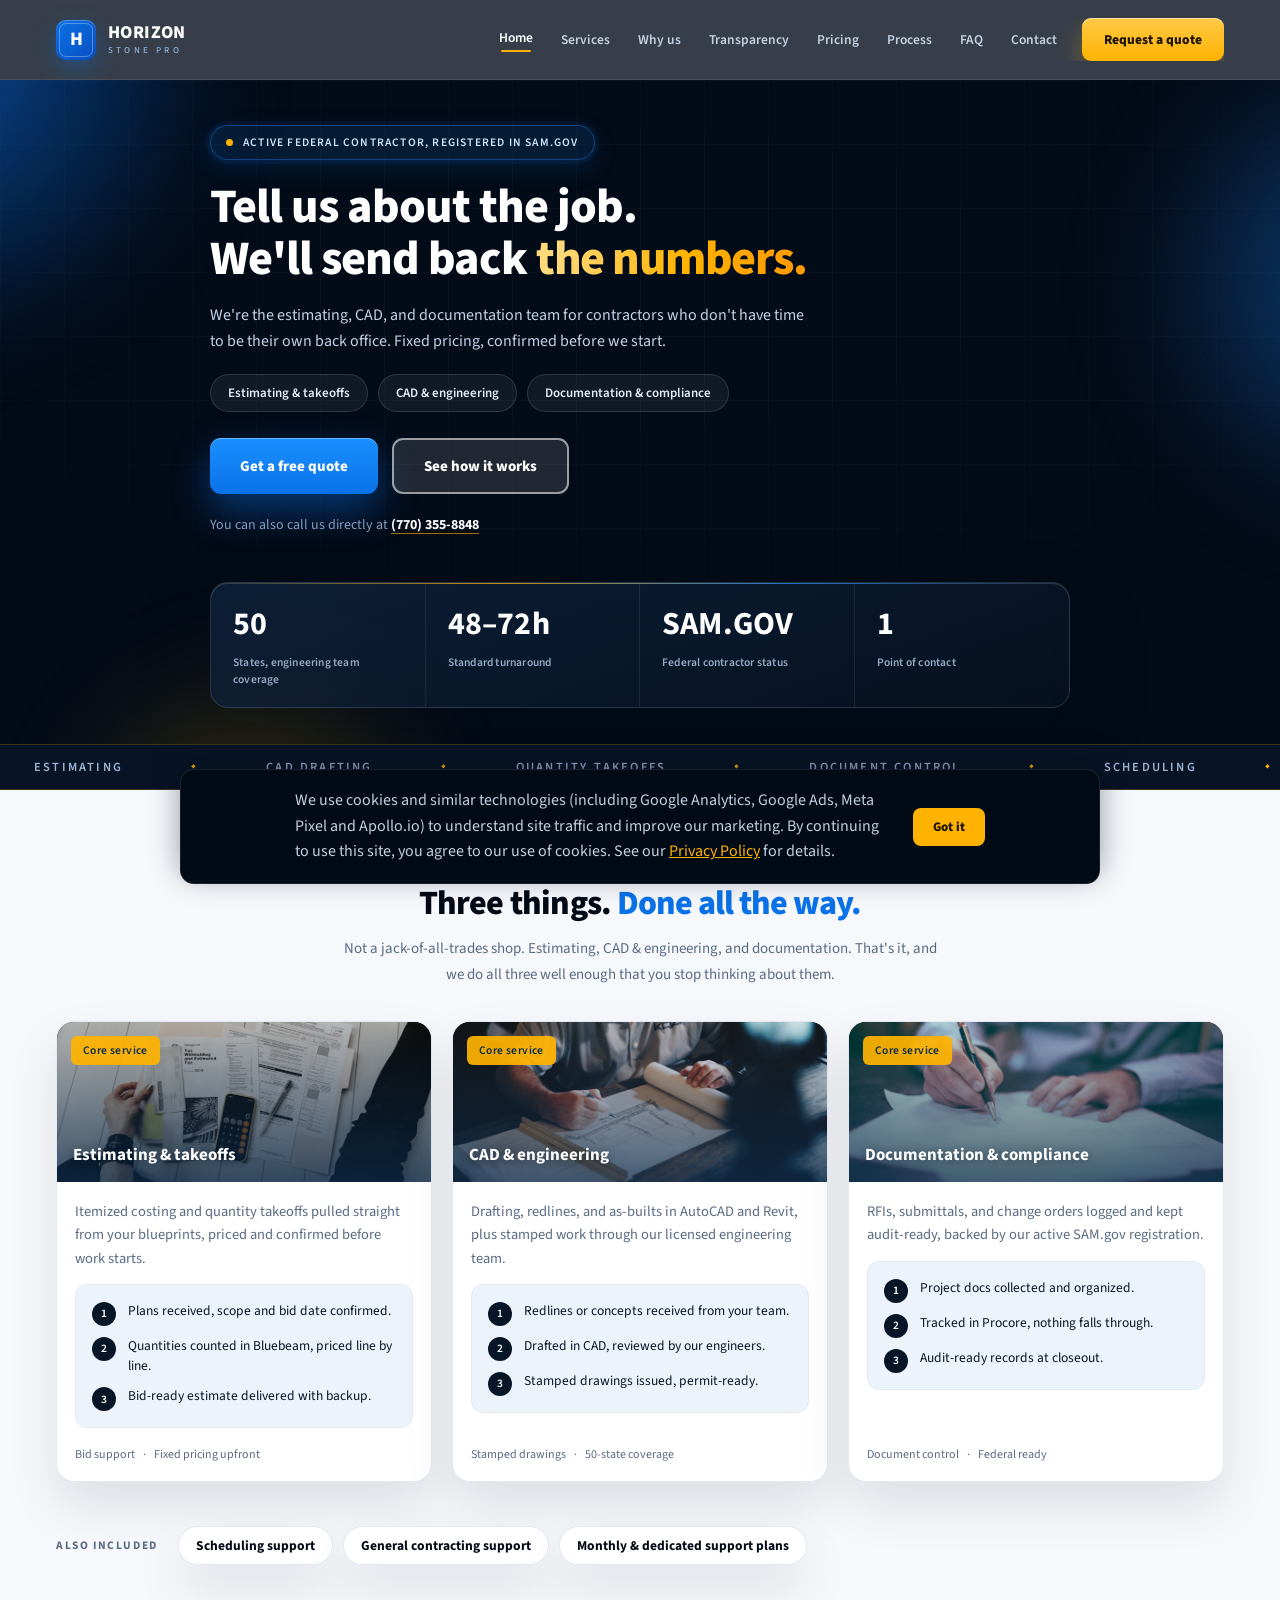
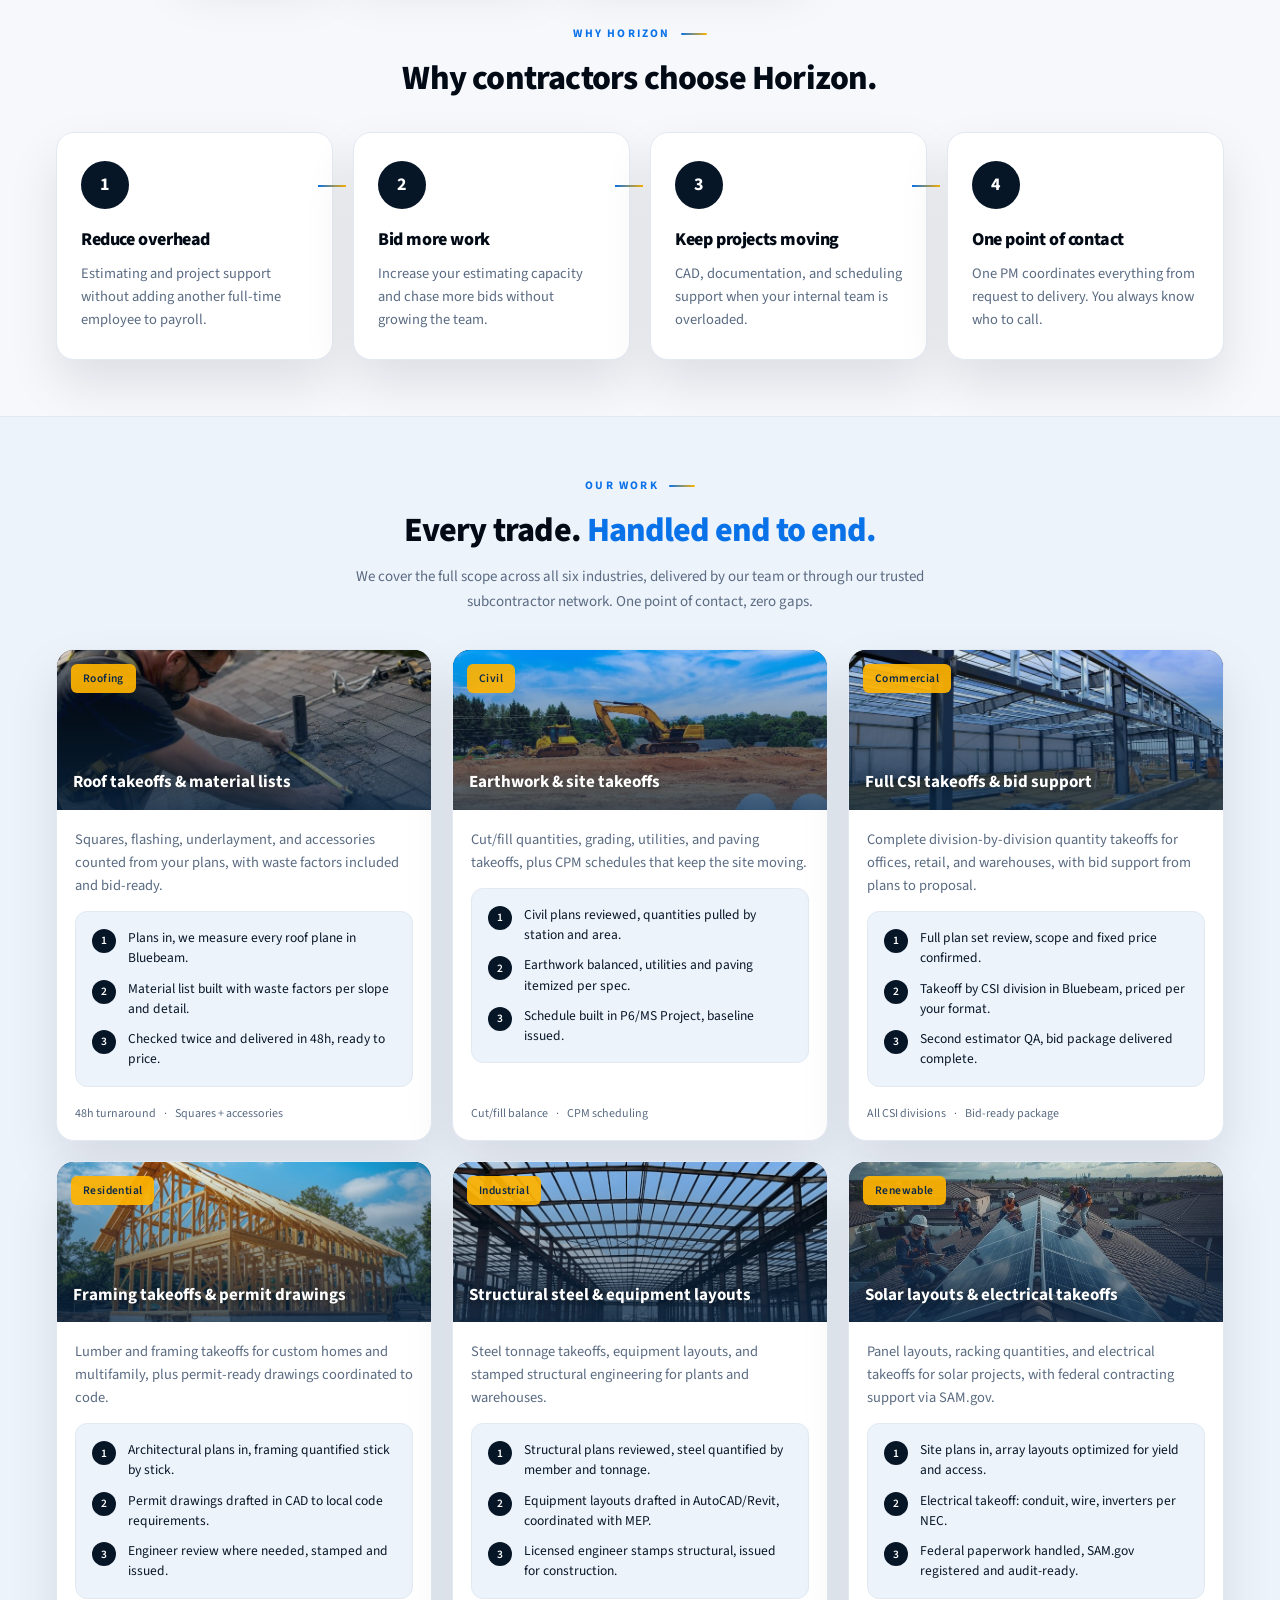
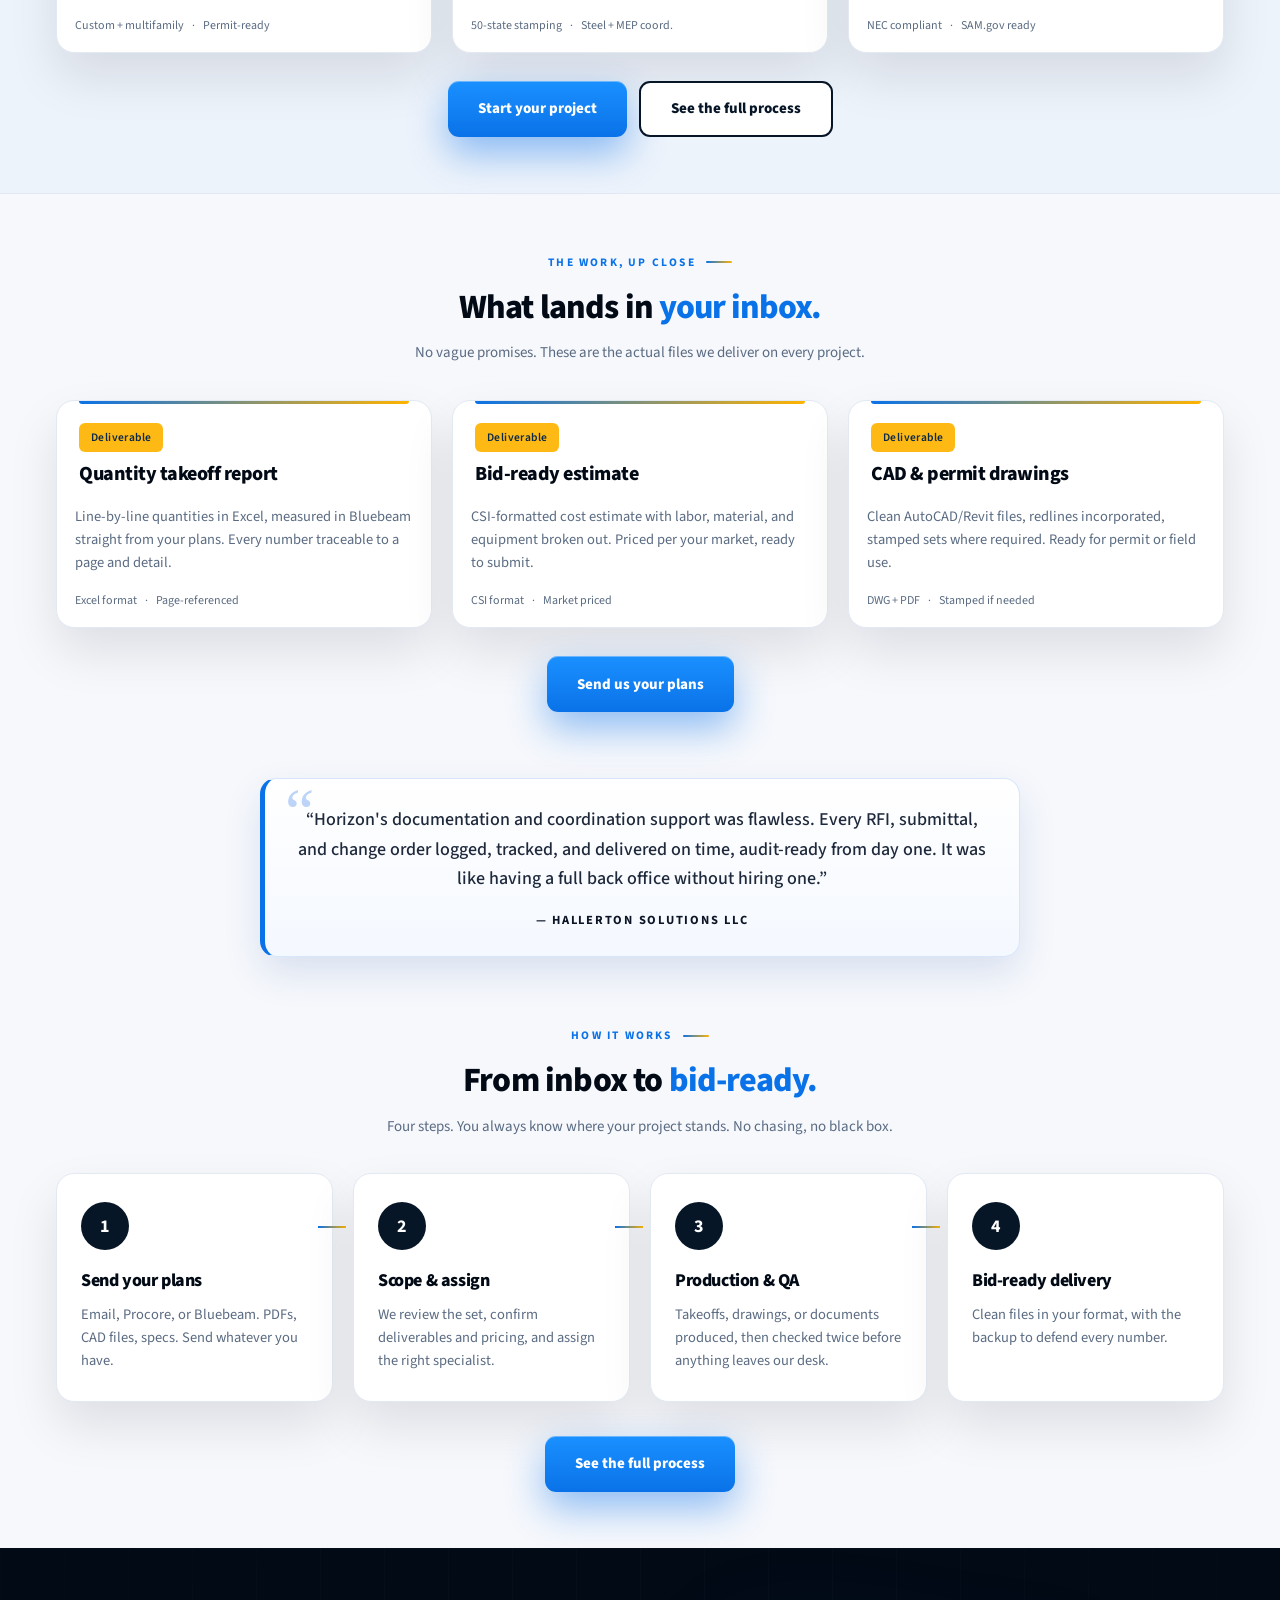
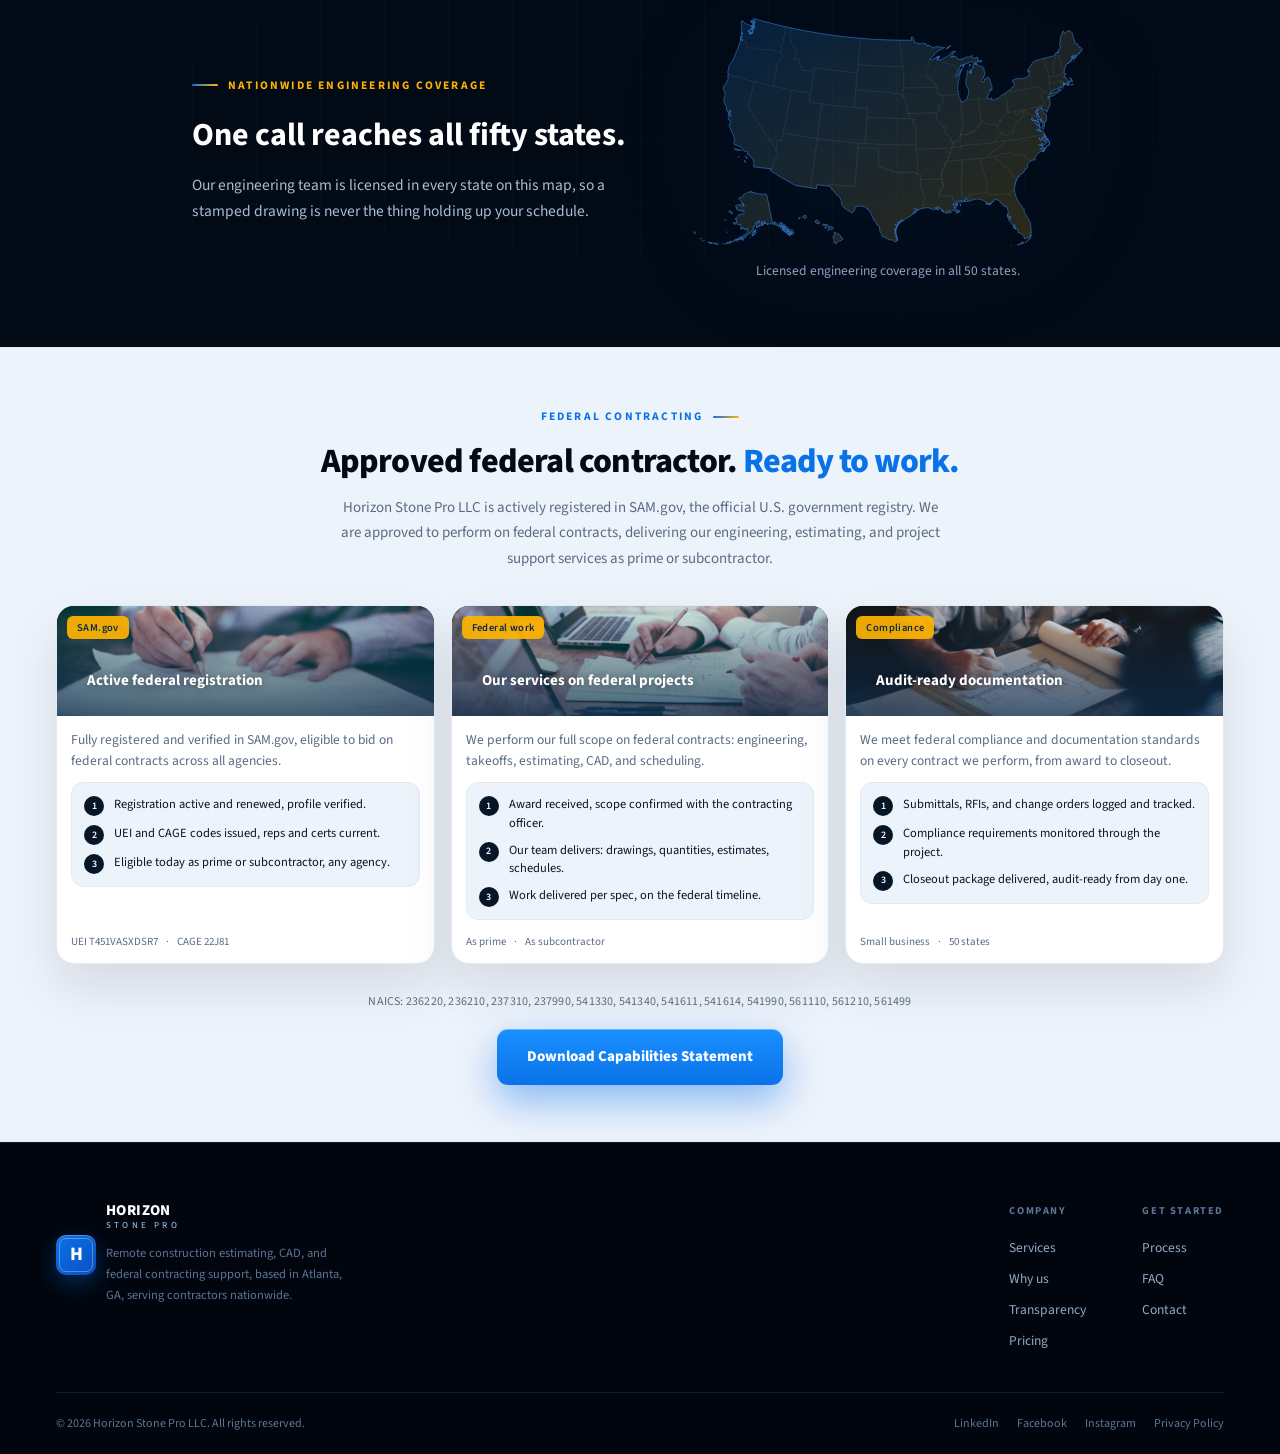
==== commit 7cf2ee75: "Homepage redesign: unified card style across all sections, real task-related imagery for Our Work, c" ====
--- a/index.html
+++ b/index.html
@@ -169,31 +169,52 @@
         <h2>Three things. <em>Done all the way.</em></h2>
         <p>Not a jack-of-all-trades shop. Estimating, CAD &amp; engineering, and documentation. That's it, and we do all three well enough that you stop thinking about them.</p>
       </div>
-      <div class="pillar-list reveal-stagger">
-        <div class="pillar-row">
-          <div class="pillar-n">01</div>
-          <div><h3 class="pillar-name">Estimating &amp; takeoffs</h3></div>
-          <div class="pillar-body">
-            <p>Itemized costing and quantity takeoffs pulled straight from your blueprints in Bluebeam, priced and confirmed before a single hour of work starts.</p>
-            <div class="pillar-tags"><span>Bid support</span><span>Quantity takeoffs</span><span>Fixed pricing upfront</span></div>
-          </div>
-        </div>
-        <div class="pillar-row">
-          <div class="pillar-n">02</div>
-          <div><h3 class="pillar-name">CAD &amp; engineering</h3></div>
-          <div class="pillar-body">
-            <p>Drafting, redlines, and as-builts in AutoCAD and Revit, plus stamped structural, civil, and electrical work through our engineering team, licensed in all 50 states.</p>
-            <div class="pillar-tags"><span>CAD drafting</span><span>Stamped drawings</span><span>50-state coverage</span></div>
-          </div>
-        </div>
-        <div class="pillar-row">
-          <div class="pillar-n">03</div>
-          <div><h3 class="pillar-name">Documentation &amp; compliance</h3></div>
-          <div class="pillar-body">
-            <p>RFIs, submittals, and change orders logged in Procore and kept audit-ready, plus the active SAM.gov registration that clears you for federal work.</p>
-            <div class="pillar-tags"><span>Document control</span><span>Federal contracting</span><span>Project coordination</span></div>
-          </div>
-        </div>
+      <div class="work-grid reveal-stagger">
+        <article class="work-card">
+          <div class="work-media"><img src="assets/img/services/estimating.jpg" alt="Construction cost estimating with calculator and plans" loading="lazy">
+            <span class="work-tag">Core service</span>
+            <div class="work-media-title">Estimating &amp; takeoffs</div>
+          </div>
+          <div class="work-body">
+            <p class="work-what">Itemized costing and quantity takeoffs pulled straight from your blueprints, priced and confirmed before work starts.</p>
+            <div class="work-how">
+              <div class="work-step"><span class="ws-n">1</span><span>Plans received, scope and bid date confirmed.</span></div>
+              <div class="work-step"><span class="ws-n">2</span><span>Quantities counted in Bluebeam, priced line by line.</span></div>
+              <div class="work-step"><span class="ws-n">3</span><span>Bid-ready estimate delivered with backup.</span></div>
+            </div>
+            <div class="work-meta"><span>Bid support</span><span>&middot;</span><span>Fixed pricing upfront</span></div>
+          </div>
+        </article>
+        <article class="work-card">
+          <div class="work-media"><img src="assets/img/services/cad.jpg" alt="CAD drafting on computer screen" loading="lazy">
+            <span class="work-tag">Core service</span>
+            <div class="work-media-title">CAD &amp; engineering</div>
+          </div>
+          <div class="work-body">
+            <p class="work-what">Drafting, redlines, and as-builts in AutoCAD and Revit, plus stamped work through our licensed engineering team.</p>
+            <div class="work-how">
+              <div class="work-step"><span class="ws-n">1</span><span>Redlines or concepts received from your team.</span></div>
+              <div class="work-step"><span class="ws-n">2</span><span>Drafted in CAD, reviewed by our engineers.</span></div>
+              <div class="work-step"><span class="ws-n">3</span><span>Stamped drawings issued, permit-ready.</span></div>
+            </div>
+            <div class="work-meta"><span>Stamped drawings</span><span>&middot;</span><span>50-state coverage</span></div>
+          </div>
+        </article>
+        <article class="work-card">
+          <div class="work-media"><img src="assets/img/services/docs.jpg" alt="Construction documents and paperwork" loading="lazy">
+            <span class="work-tag">Core service</span>
+            <div class="work-media-title">Documentation &amp; compliance</div>
+          </div>
+          <div class="work-body">
+            <p class="work-what">RFIs, submittals, and change orders logged and kept audit-ready, backed by our active SAM.gov registration.</p>
+            <div class="work-how">
+              <div class="work-step"><span class="ws-n">1</span><span>Project docs collected and organized.</span></div>
+              <div class="work-step"><span class="ws-n">2</span><span>Tracked in Procore, nothing falls through.</span></div>
+              <div class="work-step"><span class="ws-n">3</span><span>Audit-ready records at closeout.</span></div>
+            </div>
+            <div class="work-meta"><span>Document control</span><span>&middot;</span><span>Federal ready</span></div>
+          </div>
+        </article>
       </div>
       <div class="soft-strip reveal">
         <span class="soft-label">Also included</span>
@@ -212,26 +233,26 @@
         <div class="sheet-label">Why Horizon</div>
         <h2>Why contractors choose Horizon.</h2>
       </div>
-      <div class="svc-grid reveal-stagger">
-        <div class="svc-card">
-          <div class="svc-icon"><svg viewBox="0 0 24 24"><path d="M12 1v22M17 5H9.5a3.5 3.5 0 0 0 0 7h5a3.5 3.5 0 0 1 0 7H6"/></svg></div>
+      <div class="steps-grid reveal-stagger">
+        <div class="step-card">
+          <div class="step-num">1</div>
           <h3>Reduce overhead</h3>
-          <p>Get estimating and project support without adding another full-time employee.</p>
-        </div>
-        <div class="svc-card">
-          <div class="svc-icon"><svg viewBox="0 0 24 24"><path d="M23 6l-9.5 9.5-5-5L1 18"/><path d="M17 6h6v6"/></svg></div>
+          <p>Estimating and project support without adding another full-time employee to payroll.</p>
+        </div>
+        <div class="step-card">
+          <div class="step-num">2</div>
           <h3>Bid more work</h3>
-          <p>Increase estimating capacity without increasing payroll.</p>
-        </div>
-        <div class="svc-card">
-          <div class="svc-icon"><svg viewBox="0 0 24 24"><circle cx="12" cy="12" r="10"/><polyline points="12 6 12 12 16 14"/></svg></div>
+          <p>Increase your estimating capacity and chase more bids without growing the team.</p>
+        </div>
+        <div class="step-card">
+          <div class="step-num">3</div>
           <h3>Keep projects moving</h3>
-          <p>Get CAD, documentation and scheduling support when your internal team is overloaded.</p>
-        </div>
-        <div class="svc-card">
-          <div class="svc-icon"><svg viewBox="0 0 24 24"><path d="M17 21v-2a4 4 0 0 0-4-4H5a4 4 0 0 0-4 4v2"/><circle cx="9" cy="7" r="4"/></svg></div>
+          <p>CAD, documentation, and scheduling support when your internal team is overloaded.</p>
+        </div>
+        <div class="step-card">
+          <div class="step-num">4</div>
           <h3>One point of contact</h3>
-          <p>One PM coordinates the work from request to delivery.</p>
+          <p>One PM coordinates everything from request to delivery. You always know who to call.</p>
         </div>
       </div>
     </div>
@@ -247,7 +268,7 @@
       </div>
       <div class="work-grid reveal-stagger">
         <article class="work-card">
-          <div class="work-media"><img src="assets/img/work/roofing.jpg" alt="Roofing crew installing shingles on a residential roof" loading="lazy">
+          <div class="work-media"><img src="assets/img/work/roofing.jpg" alt="Roofer measuring shingles on a roof" loading="lazy">
             <span class="work-tag">Roofing</span>
             <div class="work-media-title">Roof takeoffs &amp; material lists</div>
           </div>
@@ -262,7 +283,7 @@
           </div>
         </article>
         <article class="work-card">
-          <div class="work-media"><img src="assets/img/work/civil.jpg" alt="Aerial view of earthwork grading on a construction site" loading="lazy">
+          <div class="work-media"><img src="assets/img/work/civil.jpg" alt="Site grading and earthwork in progress" loading="lazy">
             <span class="work-tag">Civil</span>
             <div class="work-media-title">Earthwork &amp; site takeoffs</div>
           </div>
@@ -277,7 +298,7 @@
           </div>
         </article>
         <article class="work-card">
-          <div class="work-media"><img src="assets/img/work/commercial.jpg" alt="Modern commercial office building exterior" loading="lazy">
+          <div class="work-media"><img src="assets/img/work/commercial.jpg" alt="Steel frame of a commercial building under construction" loading="lazy">
             <span class="work-tag">Commercial</span>
             <div class="work-media-title">Full CSI takeoffs &amp; bid support</div>
           </div>
@@ -292,7 +313,7 @@
           </div>
         </article>
         <article class="work-card">
-          <div class="work-media"><img src="assets/img/work/residential.jpg" alt="Wood framing of a residential home under construction" loading="lazy">
+          <div class="work-media"><img src="assets/img/work/residential.jpg" alt="Wood framing of a residential house under construction" loading="lazy">
             <span class="work-tag">Residential</span>
             <div class="work-media-title">Framing takeoffs &amp; permit drawings</div>
           </div>
@@ -307,7 +328,7 @@
           </div>
         </article>
         <article class="work-card">
-          <div class="work-media"><img src="assets/img/work/industrial.jpg" alt="Structural steel frame of an industrial facility" loading="lazy">
+          <div class="work-media"><img src="assets/img/work/industrial.jpg" alt="Steel structure of an industrial warehouse" loading="lazy">
             <span class="work-tag">Industrial</span>
             <div class="work-media-title">Structural steel &amp; equipment layouts</div>
           </div>
@@ -322,7 +343,7 @@
           </div>
         </article>
         <article class="work-card">
-          <div class="work-media"><img src="assets/img/work/renewable.jpg" alt="Aerial view of a solar panel farm" loading="lazy">
+          <div class="work-media"><img src="assets/img/work/renewable.jpg" alt="Team installing solar panels" loading="lazy">
             <span class="work-tag">Renewable</span>
             <div class="work-media-title">Solar layouts &amp; electrical takeoffs</div>
           </div>
@@ -339,19 +360,42 @@
       </div>
       <div class="work-cta reveal">
         <a class="btn btn-primary" href="contact.html">Start your project</a>
-        <a class="btn btn-ghost" href="process.html">See the full process</a>
-      </div>
-    </div>
-  </section>
-
-  <section class="psec img-band">
+        <a class="btn btn-outline" href="process.html">See the full process</a>
+      </div>
+    </div>
+  </section>
+
+  <section class="psec">
     <div class="wrap">
       <div class="head center reveal">
         <span class="sheet-label">The work, up close</span>
-        <h2>Real plans. Real documents. <em>Handled for you.</em></h2>
-        <p>This is what your back office looks like with Horizon on the job: drawings reviewed, quantities counted, paperwork controlled.</p>
-      </div>
-      <div class="reveal" style="text-align:center;margin-top:6px">
+        <h2>What lands in <em>your inbox.</em></h2>
+        <p>No vague promises. These are the actual files we deliver on every project.</p>
+      </div>
+      <div class="work-grid reveal-stagger">
+        <article class="work-card">
+          <div class="work-head"><span class="work-tag">Deliverable</span><h3 class="work-card-title">Quantity takeoff report</h3></div>
+          <div class="work-body">
+            <p class="work-what">Line-by-line quantities in Excel, measured in Bluebeam straight from your plans. Every number traceable to a page and detail.</p>
+            <div class="work-meta"><span>Excel format</span><span>&middot;</span><span>Page-referenced</span></div>
+          </div>
+        </article>
+        <article class="work-card">
+          <div class="work-head"><span class="work-tag">Deliverable</span><h3 class="work-card-title">Bid-ready estimate</h3></div>
+          <div class="work-body">
+            <p class="work-what">CSI-formatted cost estimate with labor, material, and equipment broken out. Priced per your market, ready to submit.</p>
+            <div class="work-meta"><span>CSI format</span><span>&middot;</span><span>Market priced</span></div>
+          </div>
+        </article>
+        <article class="work-card">
+          <div class="work-head"><span class="work-tag">Deliverable</span><h3 class="work-card-title">CAD &amp; permit drawings</h3></div>
+          <div class="work-body">
+            <p class="work-what">Clean AutoCAD/Revit files, redlines incorporated, stamped sets where required. Ready for permit or field use.</p>
+            <div class="work-meta"><span>DWG + PDF</span><span>&middot;</span><span>Stamped if needed</span></div>
+          </div>
+        </article>
+      </div>
+      <div class="reveal" style="text-align:center;margin-top:28px">
         <a class="btn btn-primary" href="contact.html" data-track="quote">Send us your plans</a>
       </div>
     </div>
@@ -368,19 +412,33 @@
     </div>
   </section>
 
-  <section class="psec" style="padding-top:10px">
+  <section class="psec">
     <div class="wrap">
       <div class="head center reveal">
         <span class="sheet-label">How it works</span>
         <h2>From inbox to <em>bid-ready.</em></h2>
         <p>Four steps. You always know where your project stands. No chasing, no black box.</p>
       </div>
-      <div class="tl">
-        <div class="tl-rail">
-          <div class="tl-step reveal" style="transition-delay:.05s"><div class="tl-dot">1</div><h3>Send your plans</h3><p>Email, Procore, or Bluebeam. PDFs, CAD files, specs. Send whatever you have.</p></div>
-          <div class="tl-step reveal" style="transition-delay:.15s"><div class="tl-dot">2</div><h3>Scope &amp; assign</h3><p>We review the set, confirm deliverables and pricing, and assign the right estimator or drafter.</p></div>
-          <div class="tl-step reveal" style="transition-delay:.25s"><div class="tl-dot">3</div><h3>Production &amp; QA</h3><p>Takeoffs, drawings, or documents produced, then checked twice before anything leaves our desk.</p></div>
-          <div class="tl-step reveal" style="transition-delay:.35s"><div class="tl-dot">4</div><h3>Bid-ready delivery</h3><p>Clean files in your format, with the backup to defend every number.</p></div>
+      <div class="steps-grid reveal-stagger">
+        <div class="step-card">
+          <div class="step-num">1</div>
+          <h3>Send your plans</h3>
+          <p>Email, Procore, or Bluebeam. PDFs, CAD files, specs. Send whatever you have.</p>
+        </div>
+        <div class="step-card">
+          <div class="step-num">2</div>
+          <h3>Scope &amp; assign</h3>
+          <p>We review the set, confirm deliverables and pricing, and assign the right specialist.</p>
+        </div>
+        <div class="step-card">
+          <div class="step-num">3</div>
+          <h3>Production &amp; QA</h3>
+          <p>Takeoffs, drawings, or documents produced, then checked twice before anything leaves our desk.</p>
+        </div>
+        <div class="step-card">
+          <div class="step-num">4</div>
+          <h3>Bid-ready delivery</h3>
+          <p>Clean files in your format, with the backup to defend every number.</p>
         </div>
       </div>
       <div class="reveal" style="text-align:center;margin-top:34px">
@@ -419,21 +477,64 @@
     </div>
   </section>
 
-  <section class="psec fed fed-light">
-    <div class="wrap fed-in reveal">
-      <div class="fed-badge">
-        <svg viewBox="0 0 24 24" fill="none" stroke="currentColor" stroke-width="2.2"><path d="M12 2l8 3v6c0 5.25-3.4 9.74-8 11-4.6-1.26-8-5.75-8-11V5l8-3z"/></svg>
-        Active in SAM.gov
-      </div>
-      <h2>Registered U.S. federal government contractor.</h2>
-      <p>Horizon Stone Pro LLC is actively registered in the System for Award Management, the official U.S. government registry for organizations that do business with federal agencies, keeping us eligible to support federal, state, and local government construction projects.</p>
-      <div class="fed-grid">
-        <div class="fed-item"><strong>UEI T451VASXDSR7</strong><span>CAGE Code 22J81</span></div>
-        <div class="fed-item"><strong>Eligible for federal contracts</strong><span>Prime &amp; subcontractor ready</span></div>
-        <div class="fed-item"><strong>Small business</strong><span>Nationwide remote operations</span></div>
-      </div>
-      <p class="naics">NAICS: 236220, 236210, 237310, 237990, 541330, 541340, 541611, 541614, 541990, 561110, 561210, 561499</p>
-      <a class="btn btn-outline-light" href="horizon-stone-pro-capability-statement.pdf" download>Download Capabilities Statement</a>
+<section class="psec work-sec fed-sec">
+    <div class="wrap">
+      <div class="head center reveal">
+        <div class="sheet-label">Federal contracting</div>
+        <h2>Approved federal contractor. <em>Ready to work.</em></h2>
+        <p>Horizon Stone Pro LLC is actively registered in SAM.gov, the official U.S. government registry. We are approved to perform on federal contracts, delivering our engineering, estimating, and project support services as prime or subcontractor.</p>
+      </div>
+      <div class="work-grid reveal-stagger">
+        <article class="work-card">
+          <div class="work-media"><img src="assets/img/fed/sam-registered.jpg" alt="Official documents being signed" loading="lazy">
+            <span class="work-tag">SAM.gov</span>
+            <div class="work-media-title">Active federal registration</div>
+          </div>
+          <div class="work-body">
+            <p class="work-what">Fully registered and verified in SAM.gov, eligible to bid on federal contracts across all agencies.</p>
+            <div class="work-how">
+              <div class="work-step"><span class="ws-n">1</span><span>Registration active and renewed, profile verified.</span></div>
+              <div class="work-step"><span class="ws-n">2</span><span>UEI and CAGE codes issued, reps and certs current.</span></div>
+              <div class="work-step"><span class="ws-n">3</span><span>Eligible today as prime or subcontractor, any agency.</span></div>
+            </div>
+            <div class="work-meta"><span>UEI T451VASXDSR7</span><span>&middot;</span><span>CAGE 22J81</span></div>
+          </div>
+        </article>
+        <article class="work-card">
+          <div class="work-media"><img src="assets/img/fed/bid-support.jpg" alt="Federal contract documents being executed" loading="lazy">
+            <span class="work-tag">Federal work</span>
+            <div class="work-media-title">Our services on federal projects</div>
+          </div>
+          <div class="work-body">
+            <p class="work-what">We perform our full scope on federal contracts: engineering, takeoffs, estimating, CAD, and scheduling.</p>
+            <div class="work-how">
+              <div class="work-step"><span class="ws-n">1</span><span>Award received, scope confirmed with the contracting officer.</span></div>
+              <div class="work-step"><span class="ws-n">2</span><span>Our team delivers: drawings, quantities, estimates, schedules.</span></div>
+              <div class="work-step"><span class="ws-n">3</span><span>Work delivered per spec, on the federal timeline.</span></div>
+            </div>
+            <div class="work-meta"><span>As prime</span><span>&middot;</span><span>As subcontractor</span></div>
+          </div>
+        </article>
+        <article class="work-card">
+          <div class="work-media"><img src="assets/img/fed/fed-projects.jpg" alt="Architectural blueprints and project documents" loading="lazy">
+            <span class="work-tag">Compliance</span>
+            <div class="work-media-title">Audit-ready documentation</div>
+          </div>
+          <div class="work-body">
+            <p class="work-what">We meet federal compliance and documentation standards on every contract we perform, from award to closeout.</p>
+            <div class="work-how">
+              <div class="work-step"><span class="ws-n">1</span><span>Submittals, RFIs, and change orders logged and tracked.</span></div>
+              <div class="work-step"><span class="ws-n">2</span><span>Compliance requirements monitored through the project.</span></div>
+              <div class="work-step"><span class="ws-n">3</span><span>Closeout package delivered, audit-ready from day one.</span></div>
+            </div>
+            <div class="work-meta"><span>Small business</span><span>&middot;</span><span>50 states</span></div>
+          </div>
+        </article>
+      </div>
+      <div class="work-cta reveal">
+        <p class="naics">NAICS: 236220, 236210, 237310, 237990, 541330, 541340, 541611, 541614, 541990, 561110, 561210, 561499</p>
+        <a class="btn btn-primary" href="horizon-stone-pro-capability-statement.pdf" download>Download Capabilities Statement</a>
+      </div>
     </div>
   </section>
 
--- a/assets/styles.css
+++ b/assets/styles.css
@@ -109,7 +109,7 @@
   -webkit-mask-image:radial-gradient(ellipse 90% 70% at 50% 30%,#000 30%,transparent 85%)}
 .hero-grain{position:absolute;inset:0;z-index:1;pointer-events:none;opacity:.5;mix-blend-mode:overlay;
   background-image:url("data:image/svg+xml,%3Csvg xmlns='http://www.w3.org/2000/svg' width='140' height='140'%3E%3Cfilter id='n'%3E%3CfeTurbulence type='fractalNoise' baseFrequency='.9' numOctaves='2'/%3E%3CfeColorMatrix type='saturate' values='0'/%3E%3C/filter%3E%3Crect width='140' height='140' filter='url(%23n)' opacity='.34'/%3E%3C/svg%3E")}
-.hero-in{position:relative;z-index:2;padding:clamp(48px,7vh,76px) 0 clamp(36px,5vh,52px);max-width:860px}
+.hero-in{position:relative;z-index:2;padding:clamp(32px,5vh,52px) 0 clamp(24px,4vh,36px);max-width:860px}
 .eyebrow{display:inline-flex;align-items:center;gap:10px;font-family:var(--body);font-size:11.5px;font-weight:600;
   letter-spacing:1.2px;text-transform:uppercase;color:#cfe3fb;
   background:rgba(31,139,255,.12);border:1px solid rgba(31,139,255,.38);
@@ -117,7 +117,7 @@
   box-shadow:0 0 0 4px rgba(31,139,255,.06),0 8px 24px rgba(10,114,232,.18)}
 .eyebrow .d{width:7px;height:7px;border-radius:50%;background:var(--amber-500);flex-shrink:0;animation:pulse 2.2s ease-in-out infinite}
 @keyframes pulse{0%,100%{opacity:1;box-shadow:0 0 0 0 rgba(255,179,0,.55)}50%{opacity:.75;box-shadow:0 0 0 6px rgba(255,179,0,0)}}
-.hero h1{font-weight:800;font-size:clamp(36px,5.4vw,64px);line-height:1.04;letter-spacing:-1.5px;margin-bottom:20px;color:#fff}
+.hero h1{font-weight:800;font-size:clamp(30px,4.2vw,48px);line-height:1.08;letter-spacing:-1px;margin-bottom:16px;color:#fff}
 .hero h1 .line{display:block;overflow:hidden;padding-bottom:.08em;margin-bottom:-.08em}
 .hero h1 .line>span{display:block;transform:translateY(112%);animation:riseUp 1.05s var(--ease) forwards}
 .hero h1 .line:nth-child(2)>span{animation-delay:.12s}
@@ -126,7 +126,7 @@
 .hero h1 em{font-style:normal;font-weight:800;letter-spacing:-1.5px;
   background:linear-gradient(100deg,var(--amber-300) 10%,var(--amber-500) 55%,#ff9d00 90%);
   -webkit-background-clip:text;background-clip:text;color:transparent}
-.hero p.lead{font-size:clamp(15px,1.4vw,17px);color:#c3d2e8;max-width:600px;margin-bottom:26px;line-height:1.7}
+.hero p.lead{font-size:clamp(14px,1.3vw,16px);color:#c3d2e8;max-width:600px;margin-bottom:20px;line-height:1.65}
 .chip-row{display:flex;flex-wrap:wrap;gap:10px;margin-bottom:26px}
 .chip{font-size:13px;font-weight:600;color:#e2ecfa;background:rgba(255,255,255,.06);
   border:1px solid rgba(255,255,255,.13);padding:9px 17px;border-radius:999px;transition:border-color .25s,transform .25s var(--ease)}
@@ -140,11 +140,11 @@
   background:linear-gradient(100deg,transparent,rgba(255,255,255,.35),transparent);transform:skewX(-20deg);transition:left .6s var(--ease)}
 .btn-primary:hover{transform:translateY(-3px);box-shadow:0 22px 48px rgba(10,114,232,.55),inset 0 1px 0 rgba(255,255,255,.35)}
 .btn-primary:hover:after{left:130%}
-.btn-ghost{background:rgba(255,255,255,.05);color:#fff;border:1px solid rgba(255,255,255,.2)}
-.btn-ghost:hover{background:rgba(255,255,255,.12);transform:translateY(-3px);border-color:rgba(255,255,255,.35)}
-.btn-outline{background:transparent;border:1.5px solid var(--line);color:var(--ink)}
+.btn-ghost{background:rgba(255,255,255,.12);color:#fff;border:2px solid rgba(255,255,255,.55)}
+.btn-ghost:hover{background:rgba(255,255,255,.22);transform:translateY(-3px);border-color:#fff}
+.btn-outline{background:#fff;border:2px solid var(--navy-900);color:var(--navy-900)}
 .btn-outline:hover{border-color:var(--blue-600);color:var(--blue-600);transform:translateY(-2px)}
-.btn-outline-light{background:transparent;border:1.5px solid rgba(255,255,255,.25);color:#fff}
+.btn-outline-light{background:rgba(255,255,255,.08);border:2px solid rgba(255,255,255,.6);color:#fff}
 .btn-outline-light:hover{border-color:var(--amber-500);color:var(--amber-500);transform:translateY(-2px)}
 .call-line{font-size:14px;color:#8ea3bd;margin-bottom:44px}
 .call-line a{color:#fff;font-weight:700;text-decoration:underline;text-underline-offset:4px;text-decoration-color:rgba(255,179,0,.6)}
@@ -180,7 +180,7 @@
 @media(prefers-reduced-motion:reduce){.marquee-track{animation:none}}
 
 /* ---------- sections shared ---------- */
-.psec{padding:clamp(48px,6vw,76px) 0;position:relative}
+.psec{padding:clamp(36px,4.5vw,56px) 0;position:relative}
 .head{max-width:680px;margin:0 auto 34px}
 .head.center{text-align:center;margin-left:auto;margin-right:auto}
 .sheet-label{display:inline-flex;align-items:center;gap:10px;font-family:var(--body);font-size:11.5px;font-weight:700;
@@ -189,9 +189,9 @@
 .head.center .sheet-label{justify-content:center}
 .head.center .sheet-label:before{display:none}
 .head.center .sheet-label:after{content:"";width:26px;height:2px;background:linear-gradient(90deg,var(--blue-600),var(--amber-500));border-radius:2px}
-.head h2{font-weight:800;font-size:clamp(28px,3.6vw,40px);letter-spacing:-1px;line-height:1.08;margin-bottom:18px;color:var(--navy-950)}
+.head h2{font-weight:800;font-size:clamp(24px,3vw,34px);letter-spacing:-.8px;line-height:1.1;margin-bottom:14px;color:var(--navy-950)}
 .head h2 em{font-style:normal;font-weight:800;color:var(--blue-600);letter-spacing:-1px}
-.head p{font-size:16.5px;max-width:600px}
+.head p{font-size:15px;max-width:600px}
 .head.center p{margin:0 auto}
 .reveal{opacity:0;transform:translateY(28px);transition:opacity .8s var(--ease),transform .8s var(--ease)}
 .reveal.in{opacity:1;transform:none}
@@ -733,19 +733,53 @@
 /* ---------- our work ---------- */
 .work-sec{background:var(--paper-2);border-top:1px solid var(--line);border-bottom:1px solid var(--line)}
 .work-grid{display:grid;grid-template-columns:repeat(auto-fit,minmax(300px,1fr));gap:20px;margin-top:8px}
+.work-grid-4{grid-template-columns:repeat(4,1fr)}
+@media(max-width:1100px){.work-grid-4{grid-template-columns:repeat(2,1fr)}}
+@media(max-width:600px){.work-grid-4{grid-template-columns:1fr}}
 .work-card{background:var(--white);border:1px solid var(--line);border-radius:18px;overflow:hidden;box-shadow:var(--shadow);display:flex;flex-direction:column;transition:transform .25s,box-shadow .25s}
 .work-card:hover{transform:translateY(-4px);box-shadow:var(--shadow-lg)}
-.work-media{position:relative;height:190px;overflow:hidden;display:flex;align-items:flex-end;padding:16px;background:var(--navy-900)}
+.work-media{position:relative;height:160px;overflow:hidden;display:flex;align-items:flex-end;padding:16px;background:var(--navy-900)}
 .work-media img{position:absolute;inset:0;width:100%;height:100%;object-fit:cover;transition:transform .4s}
 .work-card:hover .work-media img{transform:scale(1.05)}
 .work-media::after{content:"";position:absolute;inset:0;background:linear-gradient(to top,rgba(11,42,74,.75),rgba(11,42,74,.05))}
 .work-tag{position:absolute;top:14px;left:14px;z-index:2;font-family:var(--mono);font-size:11.5px;font-weight:600;background:rgba(255,179,0,.92);color:#0b2a4a;padding:6px 12px;border-radius:6px;letter-spacing:.4px}
 .work-media-title{color:#fff;font-family:var(--display);font-size:17px;font-weight:700;line-height:1.3;position:relative;z-index:2;text-shadow:0 1px 8px rgba(0,0,0,.4)}
-.work-body{padding:22px;display:flex;flex-direction:column;gap:14px;flex:1}
+.work-head{padding:22px 22px 0;position:relative}
+.work-head:before{content:"";position:absolute;top:0;left:22px;right:22px;height:3px;border-radius:0 0 3px 3px;
+  background:linear-gradient(90deg,var(--blue-600),var(--amber-500))}
+.work-head .work-tag{position:static;display:inline-block;margin-bottom:10px}
+.work-card-title{font-size:20px;font-weight:800;letter-spacing:-.5px;color:var(--navy-950);line-height:1.25;margin:0}
+.work-body{padding:18px;display:flex;flex-direction:column;gap:14px;flex:1}
 .work-what{font-size:14.5px;color:var(--muted);line-height:1.6;margin:0}
 .work-how{display:flex;flex-direction:column;gap:10px;background:var(--paper-2);border:1px solid var(--line);border-radius:12px;padding:16px}
 .work-step{display:flex;gap:12px;align-items:flex-start;font-size:13.5px;color:var(--navy-900);line-height:1.5}
 .ws-n{flex:none;width:24px;height:24px;border-radius:50%;background:var(--navy-900);color:#fff;font-family:var(--mono);font-size:11.5px;font-weight:600;display:flex;align-items:center;justify-content:center;margin-top:1px}
 .work-meta{display:flex;gap:8px;align-items:center;font-family:var(--mono);font-size:12px;color:var(--muted);margin-top:auto;padding-top:4px}
-.work-cta{display:flex;gap:12px;justify-content:center;margin-top:36px;flex-wrap:wrap}
+.work-cta{display:flex;gap:12px;justify-content:center;margin-top:28px;flex-wrap:wrap}
+/* ---------- steps (how it works, no images) ---------- */
+.steps-grid{display:grid;grid-template-columns:repeat(4,1fr);gap:20px;margin-top:8px}
+.step-card{background:var(--white);border:1px solid var(--line);border-radius:18px;padding:28px 24px;box-shadow:var(--shadow);position:relative;transition:transform .25s,box-shadow .25s}
+.step-card:hover{transform:translateY(-4px);box-shadow:var(--shadow-lg)}
+.step-card:not(:last-child):after{content:"";position:absolute;top:52px;right:-14px;width:28px;height:2px;background:linear-gradient(90deg,var(--blue-600),var(--amber-500))}
+.step-num{width:48px;height:48px;border-radius:50%;background:var(--navy-900);color:#fff;font-family:var(--mono);font-size:18px;font-weight:700;display:flex;align-items:center;justify-content:center;margin-bottom:18px}
+.step-card h3{font-size:18px;font-weight:800;letter-spacing:-.4px;color:var(--navy-950);margin:0 0 10px}
+.step-card p{font-size:14.5px;color:var(--muted);line-height:1.6;margin:0}
+@media(max-width:900px){.steps-grid{grid-template-columns:repeat(2,1fr)}.step-card:nth-child(2):after{display:none}}
+@media(max-width:600px){.steps-grid{grid-template-columns:1fr}.step-card:after{display:none!important}}
 @media(max-width:640px){.work-media{height:130px}.work-body{padding:20px}}
+
+/* ---------- federal section ---------- */
+.fed-sec .work-cta{flex-direction:column;align-items:center;gap:16px}
+.fed-sec .naics{font-family:var(--mono);font-size:12px;color:var(--muted);margin:0;text-align:center;line-height:1.7;max-width:640px}
+
+/* ---------- federal section: compact ---------- */
+.fed-sec .work-media{height:110px}
+.fed-sec .work-media-title{font-size:15px;left:14px;bottom:10px;right:14px}
+.fed-sec .work-tag{font-size:10.5px;padding:4px 10px;top:10px;left:10px}
+.fed-sec .work-body{padding:14px;gap:10px}
+.fed-sec .work-what{font-size:13.5px;line-height:1.55}
+.fed-sec .work-how{padding:12px;gap:8px}
+.fed-sec .work-step{font-size:12.5px;gap:10px}
+.fed-sec .ws-n{width:20px;height:20px;font-size:10px}
+.fed-sec .work-meta{font-size:11px}
+.fed-sec .work-grid{gap:16px}
